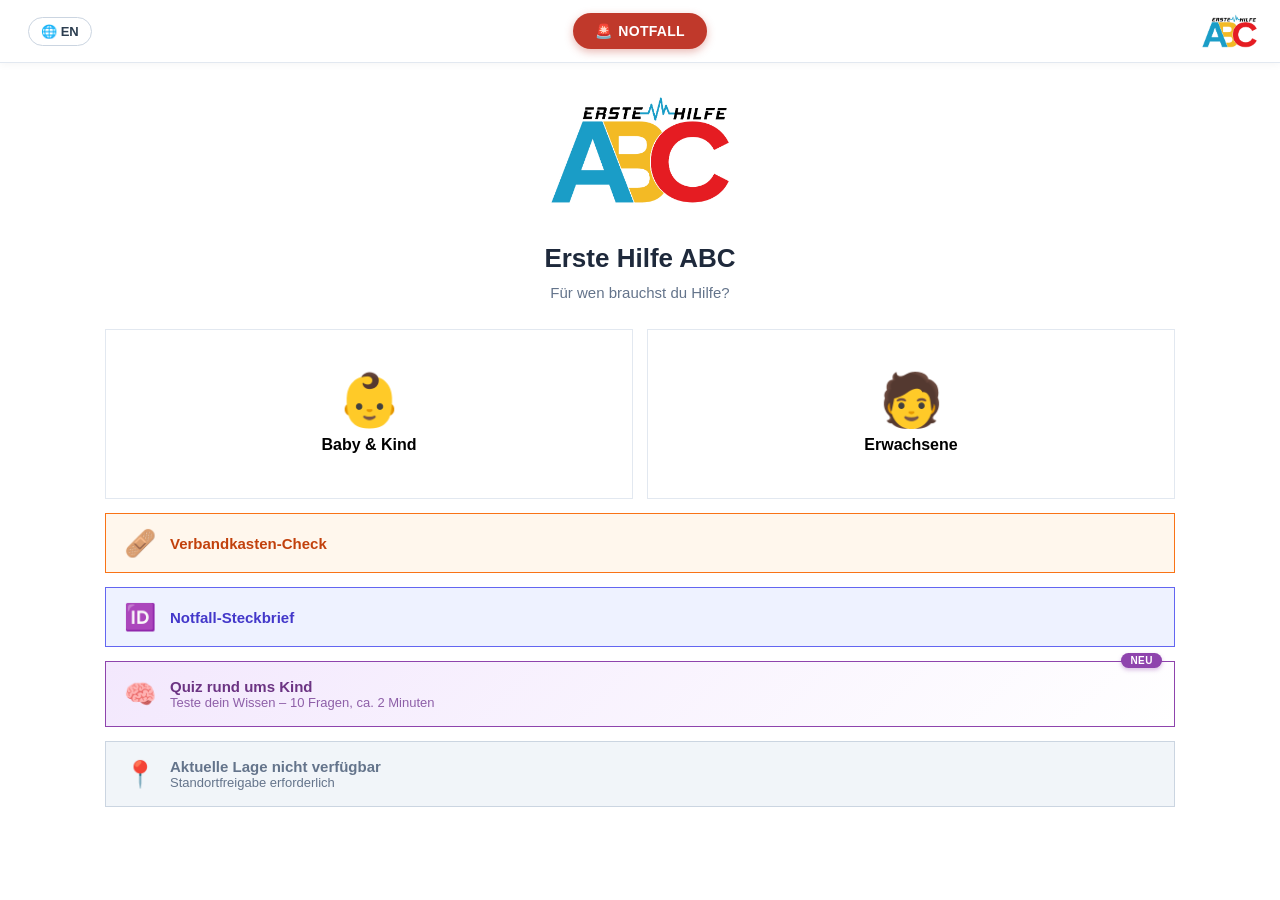
==== index.html @ 03a79d4d "Translation english" ====
<!DOCTYPE html>
<html lang="de">
<head>
    <meta charset="UTF-8">
    <meta name="viewport" content="width=device-width, initial-scale=1.0, maximum-scale=1.0, user-scalable=no"> 
    <title>Erste Hilfe ABC</title>
    
    <!-- 🍎 Apple / iOS Spezifika für PWAs -->
    <meta name="apple-mobile-web-app-capable" content="yes">
    <meta name="apple-mobile-web-app-status-bar-style" content="black-translucent">
    <meta name="apple-mobile-web-app-title" content="Erste Hilfe">
    <link rel="apple-touch-icon" href="./icons/icon-180.png">
    
    <link rel="stylesheet" href="./style.css">
    <link rel="manifest" href="./manifest.json">
</head>
<body>

    <!-- Globale Navigation: Notfall-Button (auf allen Screens an gleicher Stelle) -->
    <div id="mode-switcher-container">
        <div class="switch-inner">
            <button id="emergency-toggle-btn" class="emergency-toggle-btn" onclick="toggleEmergencyMode()">
                🚨 <span data-i18n="emergencyBtn">NOTFALL</span>
            </button>
        </div>

        <!-- Sprachumschalter -->
        <button id="lang-toggle-btn" onclick="toggleLanguage()" title="Language / Sprache" style="background:#fff; border:1px solid #cbd5e1; border-radius:20px; padding:6px 12px; font-size:13px; font-weight:700; color:#2c3e50; cursor:pointer; margin-left:8px;">
            🌐 <span id="lang-toggle-label">EN</span>
        </button>

        <!-- Kleines Logo im Header -->
        <img src="logo.jpg" alt="Erste Hilfe ABC Logo" class="header-logo" onclick="goToCategoryChooser()" style="cursor: pointer;">
    </div>

    <!-- Hauptinhalt der App -->
    <main id="app-content" class="mode-learn">

        <!-- KATEGORIE-AUSWAHL (NEUE STARTSEITE) -->
        <section id="screen-category" class="app-screen screen-active">

            <div style="text-align: center; margin-bottom: 15px; margin-top: 10px;">
                <img src="logo.jpg" alt="Erste Hilfe ABC" class="main-logo">
            </div>

            <h1 id="main-title" data-i18n="appTitle">Erste Hilfe ABC</h1>
            <p id="main-subtitle" data-i18n="categorySubtitle">Für wen brauchst du Hilfe?</p>

            <div class="category-grid">
                <button class="category-card" onclick="showScreen('screen-start')">
                    <span class="category-icon">👶</span>
                    <strong data-i18n="categoryChild">Baby &amp; Kind</strong>
                </button>
                <button class="category-card" onclick="showScreen('screen-erwachsene')">
                    <span class="category-icon">🧑</span>
                    <strong data-i18n="categoryAdult">Erwachsene</strong>
                </button>
            </div>

            <!-- Schnellzugriff: Verbandkasten-Check & Notfall-Steckbrief -->
            <button class="lage-tile" style="background-color:#fff7ed; border-color:#f97316; color:#c2410c; margin-bottom:12px;" onclick="showScreen('screen-verbandkasten')">
                <span class="lage-tile-icon">🩹</span>
                <span class="lage-tile-text" data-i18n="vkTileTitle">Verbandkasten-Check</span>
            </button>
            <button class="lage-tile" style="background-color:#eef2ff; border-color:#6366f1; color:#4338ca; margin-bottom:12px;" onclick="showScreen('screen-notfallsteckbrief')">
                <span class="lage-tile-icon">🆔</span>
                <span class="lage-tile-text" data-i18n="nsTileTitle">Notfall-Steckbrief</span>
            </button>

            <!-- Spiele-Kachel: Wissens-Quiz direkt von der Startseite aus spielbar -->
            <button id="quiz-home-tile-btn" class="lage-tile quiz-home-tile" onclick="showScreen('screen-wissensquiz')">
                <span class="quiz-home-badge">NEU</span>
                <span class="lage-tile-icon">🧠</span>
                <span class="lage-tile-text">
                    <span>Quiz rund ums Kind</span>
                    <span class="quiz-home-subtitle">Teste dein Wissen – 10 Fragen, ca. 2 Minuten</span>
                </span>
            </button>

            <!-- Saisonale Hinweise: Status-Kachel (Pollen/UV/Grippewelle) -->
            <button id="lage-status-tile" class="lage-tile lage-tile-neutral" onclick="showScreen('screen-aktuelle-lage')" style="display: none;">
                <span class="lage-tile-icon" id="lage-tile-icon">📍</span>
                <span class="lage-tile-text">
                    <span id="lage-tile-title" style="display:block;">Aktuelle Lage wird geprüft…</span>
                    <span id="lage-tile-subtitle" style="display:block; font-weight:400; font-size:13px;"></span>
                </span>
            </button>
        </section>

        <!-- DETAIL-SCREEN: AKTUELLE LAGE (Saisonale Hinweise) -->
        <section id="screen-aktuelle-lage" class="app-screen screen-hidden">
            <button class="back-btn" onclick="goToCategoryChooser()"><span data-i18n="backToChooser">⬅ Zurück zur Auswahl</span></button>

            <h1 id="main-title-lage">🌍 Aktuelle Lage</h1>
            <p id="main-subtitle-lage" style="text-align: center; font-size: 15px; color: #64748b; margin: 0 0 20px 0;">Saisonale Hinweise für deinen Standort</p>

            <div id="lage-liste"></div>

            <div class="app-disclaimer" style="margin-top: 20px;">
                Die Angaben stammen von den jeweils genannten Quellen (Deutscher Wetterdienst, Robert Koch-Institut) und werden automatisch alle paar Stunden aktualisiert. Sie ersetzen keine individuelle ärztliche oder amtliche Warnung.
            </div>
        </section>

        <!-- STARTSEITE: BABY & KIND -->
        <section id="screen-start" class="app-screen screen-hidden">
            <button class="back-btn" onclick="goToCategoryChooser()"><span data-i18n="backToChooser">⬅ Zurück zur Auswahl</span></button>

            <h1 id="main-title-kind">👶 Baby &amp; Kind</h1>
            <p id="main-subtitle-kind">Wähle eine Situation aus:</p>

            <!-- Prominenter Präventions-Banner -->
            <button onclick="showScreen('screen-pravention')" class="promo-banner">
                🛡️ Interaktiver Zuhause-Check (Prävention)
            </button>

            <!-- Suche -->
            <div style="margin-bottom: 20px;">
                <input type="text" id="search-input" onkeyup="filterTopics()" data-i18n-placeholder="searchPlaceholderChild" placeholder="🔍 Situation suchen... (z.B. Strom, Biene, Husten)">
            </div>
            
            <!-- Hier werden die Kacheln via script.js eingefügt (Feedback, Reanimation, SIDS, etc.) -->
            <div class="grid-container" id="topics-grid"></div>

            <!-- Installations-Button für das Handy -->
            <button onclick="showInstallGuide()" class="btn-secondary" style="background-color: #27ae60; color: white !important; border: none;">
                📲 <span data-i18n="installBtn">App zum Handy-Startbildschirm hinzufügen</span>
            </button>

            <!-- Feedback Button -->
            <button onclick="showScreen('screen-feedback')" class="btn-secondary">
                💬 <span data-i18n="feedbackBtn">Feedback &amp; Verbesserungsvorschläge</span>
            </button>

            <!-- ⚖️ RECHTLICHER HINWEIS / DISCLAIMER -->
            <div class="app-disclaimer">
                <strong>Rechtlicher Hinweis &amp; Haftungsausschluss:</strong><br>
                Die Inhalte dieser App wurden mit größter Sorgfalt und nach aktuellen medizinischen Leitlinien erstellt. Sie dienen ausschließlich der unverbindlichen Information und als Gedächtnisstütze. Die Nutzung der bereitgestellten Informationen erfolgt auf eigene Verantwortung. 
                <br><br>
                <strong>Wichtig:</strong> Diese App ersetzt im Ernstfall niemals den professionellen Notruf (112), die medizinische Diagnose oder die Behandlung durch einen Arzt! Es wird keinerlei Haftung für Schäden übernommen, die aus der Anwendung oder Nichtanwendung der hier bereitgestellten Informationen entstehen.
                <br><br>
                <small><em>Hinweis zur Transparenz: Als Amazon-Partner verdiene ich an qualifizierten Verkäufen über die in der App enthaltenen Empfehlungslinks.</em></small>
                <div style="text-align:center; margin-top:12px; font-size:12px;">
                    <a href="./datenschutz.html" style="color:#2980b9; text-decoration:none;" data-i18n="privacyLink">Datenschutz</a>
                    &nbsp;·&nbsp;
                    <a href="./impressum.html" style="color:#2980b9; text-decoration:none;" data-i18n="imprintLink">Impressum</a>
                </div>
            </div>
        </section>

        <!-- STARTSEITE: ERWACHSENE -->
        <section id="screen-erwachsene" class="app-screen screen-hidden">
            <button class="back-btn" onclick="goToCategoryChooser()"><span data-i18n="backToChooser">⬅ Zurück zur Auswahl</span></button>

            <h1 id="main-title-erwachsene">🧑 Erwachsene</h1>
            <p id="main-subtitle-erwachsene">Wähle eine Situation aus:</p>

            <!-- Suche -->
            <div style="margin-bottom: 20px;">
                <input type="text" id="search-input-erwachsene" onkeyup="filterAdultTopics()" data-i18n-placeholder="searchPlaceholderAdult" placeholder="🔍 Situation suchen...">
            </div>

            <!-- Hier werden die Kacheln via script.js eingefügt -->
            <div class="grid-container" id="topics-grid-erwachsene"></div>

            <!-- Feedback Button -->
            <button onclick="showScreen('screen-feedback')" class="btn-secondary">
                💬 <span data-i18n="feedbackBtn">Feedback &amp; Verbesserungsvorschläge</span>
            </button>

            <!-- ⚖️ RECHTLICHER HINWEIS / DISCLAIMER -->
            <div class="app-disclaimer">
                <strong>Rechtlicher Hinweis &amp; Haftungsausschluss:</strong><br>
                Die Inhalte dieser App wurden mit größter Sorgfalt und nach aktuellen medizinischen Leitlinien erstellt. Sie dienen ausschließlich der unverbindlichen Information und als Gedächtnisstütze. Die Nutzung der bereitgestellten Informationen erfolgt auf eigene Verantwortung. 
                <br><br>
                <strong>Wichtig:</strong> Diese App ersetzt im Ernstfall niemals den professionellen Notruf (112), die medizinische Diagnose oder die Behandlung durch einen Arzt! Es wird keinerlei Haftung für Schäden übernommen, die aus der Anwendung oder Nichtanwendung der hier bereitgestellten Informationen entstehen.
                <br><br>
                <small><em>Hinweis zur Transparenz: Als Amazon-Partner verdiene ich an qualifizierten Verkäufen über die in der App enthaltenen Empfehlungslinks.</em></small>
                <div style="text-align:center; margin-top:12px; font-size:12px;">
                    <a href="./datenschutz.html" style="color:#2980b9; text-decoration:none;" data-i18n="privacyLink">Datenschutz</a>
                    &nbsp;·&nbsp;
                    <a href="./impressum.html" style="color:#2980b9; text-decoration:none;" data-i18n="imprintLink">Impressum</a>
                </div>
            </div>
        </section>

        <!-- Ab hier werden nach und nach die einzelnen Erwachsenen-Themen-Screens ergänzt -->

        <!-- BILDSCHIRM: BEWUSSTLOSIGKEIT & SEITENLAGE (ERWACHSENE) -->
        <section id="screen-bewusstlosigkeit_erw" class="app-screen screen-hidden">
            <button class="back-btn" onclick="goToStart()"><span data-i18n="back">⬅ Zurück</span></button>

            <div class="panic-content" data-i18n-html="content_bewusstlosigkeit_erw_panic">
                <h1 style="color: #34495e;">😵 NOTFALL: BEWUSSTLOSIGKEIT</h1>

                <div class="emergency-step">
                    <span class="step-num">1</span>
                    <strong>ANSPRECHEN &amp; RÜTTELN:</strong> Person laut ansprechen ("Hören Sie mich?") und kräftig an beiden Schultern rütteln. Keine Reaktion? Laut um Hilfe rufen.
                </div>

                <div class="emergency-step">
                    <span class="step-num">2</span>
                    <strong>ATMUNG PRÜFEN (max. 10 Sek.):</strong> Kopf vorsichtig überstrecken (Kinn anheben, Stirn nach hinten drücken) und mit Wange/Ohr über Mund und Nase Atmung sehen, hören und fühlen.
                </div>

                <div class="emergency-step" style="background-color: #78281f; border-color: #c0392b;">
                    <span class="step-num">3</span>
                    <strong>ENTSCHEIDEN:</strong><br>
                    • Atmet <strong>normal</strong> → Sofort in die <strong>Seitenlage</strong> bringen (Schritt 4).<br>
                    • Atmet <strong>nicht oder nicht normal</strong> (z. B. Schnappatmung) → Notruf 112 und sofort mit der <strong>Reanimation</strong> beginnen!
                </div>

                <div class="emergency-step">
                    <span class="step-num">4</span>
                    <strong>SEITENLAGE:</strong><br>
                    • Seitlich neben die Person knien, nahen Arm angewinkelt neben den Kopf legen.<br>
                    • Fernen Arm über die Brust führen und die Hand an die nahe Wange legen und dort halten.<br>
                    • Fernes Bein am Knie fassen und die Person vorsichtig zu sich auf die Seite ziehen.<br>
                    • Kopf leicht in den Nacken beugen und Mund öffnen, damit Flüssigkeit ablaufen kann. Zudecken und bis zum Eintreffen der Rettung ständig die Atmung kontrollieren.
                </div>

                <div class="emergency-step" style="background-color: #2c0e0e; border-left-color: #c0392b;">
                    <span class="step-num">5</span>
                    <strong>NOTRUF 112</strong> nicht vergessen, sobald die Situation klar ist.
                </div>
            </div>

            <div class="learn-content" data-i18n-html="content_bewusstlosigkeit_erw_learn">
                <h1>🔬 Hintergrundwissen: Bewusstlosigkeit</h1>
                <p>Ist jemand bewusstlos, sind die schützenden Reflexe des Körpers ausgeschaltet und die Muskulatur vollkommen erschlafft. Dadurch kann die Zunge in den Rachen zurücksinken und die Atemwege blockieren. Weil auch der Hustenreflex fehlt, können außerdem Speichel, Erbrochenes oder Blut ungehindert in die Atemwege gelangen und zum Ersticken führen.</p>

                <h3>Mögliche Ursachen</h3>
                <p>Bewusstlosigkeit kann viele Auslöser haben: schwere Kopfverletzungen, Hitzschlag, Krampfanfälle, starke Blutungen sowie – speziell bei Erwachsenen – akute Erkrankungen wie Schlaganfall, Herzinfarkt oder Herzrhythmusstörungen.</p>

                <h3>Warum die Atemkontrolle so wichtig ist</h3>
                <p>Sobald du feststellst, dass jemand nicht reagiert, sich nicht bewegt und die Augen geschlossen bleiben, musst du als Erstes die Atmung überprüfen. Eine bewusstlose Person, die noch normal atmet, darf niemals auf dem Rücken liegen bleiben – sie könnte daran ersticken, dass die Zunge die Atemwege verlegt. Deshalb bringt man sie in die stabile Seitenlage. Atmet die Person hingegen nicht oder nur unregelmäßig (z. B. mit einzelnen "schnappenden" Atemzügen), ist sofortiges Handeln mit Wiederbelebungsmaßnahmen entscheidend.</p>
            </div>
        </section>

        <!-- BILDSCHIRM: REANIMATION & DEFIBRILLATION (ERWACHSENE) -->
        <section id="screen-reanimation_erw" class="app-screen screen-hidden">
            <button class="back-btn" onclick="goToStart()"><span data-i18n="back">⬅ Zurück</span></button>

            <div class="panic-content" data-i18n-html="content_reanimation_erw_panic">
                <h1 style="color: #c0392b;">🫀 NOTFALL: REANIMATION</h1>
                <p style="color: #e74c3c; font-weight: bold; text-align: center; margin-bottom: 15px;">⚠️ Person reagiert nicht und atmet nicht oder nicht normal? Sofort handeln!</p>

                <div class="emergency-step">
                    <span class="step-num">1</span>
                    <strong>HILFE HOLEN:</strong> Laut um Hilfe rufen. Notruf 112 wählen (Lautsprecher an!). Ist eine zweite Person da, soll sie sofort ein Defibrillationsgerät (AED) holen, falls in der Nähe eines vorhanden ist.
                </div>

                <div class="emergency-step" style="background-color: #78281f; border-color: #c0392b;">
                    <span class="step-num">2</span>
                    <strong>HERZDRUCKMASSAGE:</strong><br>
                    • Person auf harten Untergrund legen, Oberkörper freimachen.<br>
                    • Handballen auf die untere Hälfte des Brustbeins setzen, zweite Hand darüber, Finger verschränken.<br>
                    • Mit gestreckten Armen <strong>5–6 cm tief</strong> drücken, Frequenz <strong>100–120 Kompressionen/Minute</strong>. Nach jedem Druck das Brustbein vollständig entlasten.
                </div>

                <div class="emergency-step">
                    <span class="step-num">3</span>
                    <strong>IM WECHSEL BEATMEN:</strong> Nach 30 Herzdruckmassagen: Kopf überstrecken, Nase zuhalten, normal einatmen und ca. 1 Sekunde lang gleichmäßig in den Mund blasen, bis sich der Brustkorb hebt. Zweimal beatmen, dann wieder 30 Kompressionen. Immer im Rhythmus <strong>30 : 2</strong> weitermachen.
                </div>

                <div class="emergency-step" style="background-color: #2c0e0e; border-left-color: #c0392b;">
                    <span class="step-num">4</span>
                    <strong>AED (DEFIBRILLATOR) NUTZEN, SOBALD VERFÜGBAR:</strong> Gerät einschalten und den Sprachanweisungen folgen. Elektroden wie abgebildet auf den freien Brustkorb kleben. <strong>Bei der Analyse/Schockabgabe darf niemand die Person berühren!</strong> Zwischen den Analysen jeweils 2 Minuten mit Herzdruckmassage/Beatmung weitermachen.
                </div>

                <div class="emergency-step">
                    <span class="step-num">5</span>
                    <strong>WEITERMACHEN</strong> bis der Rettungsdienst übernimmt oder die Person Lebenszeichen zeigt (z. B. eigene Atmung, Husten, Bewegung) – dann in die Seitenlage bringen und die Atmung weiter beobachten.
                </div>

                <div style="text-align: center; margin-top: 20px; margin-bottom: 10px;">
                    <button class="metronome-btn" data-i18n="metronomeStart" onclick="toggleMetronome()" style="background-color: #e74c3c; color: white; border: 2px solid #ffffff; padding: 15px 25px; border-radius: 30px; font-weight: bold; font-size: 18px; cursor: pointer; display: inline-flex; align-items: center; gap: 8px; width: 100%; justify-content: center; box-shadow: 0 4px 6px rgba(0,0,0,0.3);">
                        🔊 Taktgeber starten (110 BPM)
                    </button>
                </div>
            </div>

            <div class="learn-content" data-i18n-html="content_reanimation_erw_learn">
                <h1>🔬 Hintergrundwissen: Reanimation</h1>
                <p>Bei einem Herz-Kreislauf-Stillstand verliert die betroffene Person innerhalb weniger Sekunden das Bewusstsein und reagiert nicht mehr auf Ansprache oder Berührung. Fast zeitgleich setzt die Atmung aus oder wird unregelmäßig. Bei Erwachsenen ist die häufigste Ursache eine Verengung oder ein Verschluss der Herzkranzgefäße, also ein Herzinfarkt. Aber auch starke Blutungen, Stromunfälle oder schwere Vergiftungen können den Kreislauf so stark schwächen, dass das Herz stehen bleibt.</p>

                <h3>Warum Tempo entscheidend ist</h3>
                <p>Wird das Gehirn nur wenige Minuten nicht mit Sauerstoff versorgt, entstehen bleibende Schäden. Deshalb zählt jede Sekunde – und deshalb ist die Kombination aus Herzdruckmassage und Beatmung so wichtig: Die Massage hält den Kreislauf notdürftig aufrecht, die Beatmung versorgt das Blut mit Sauerstoff.</p>

                <h3>Der Defibrillator (AED)</h3>
                <p>Ein automatisierter externer Defibrillator führt per Sprachansage durch die Anwendung und erkennt selbstständig, ob ein Schock notwendig ist – als Laie kann man dabei nichts falsch machen. Je schneller ein AED bei einem Herz-Kreislauf-Stillstand eingesetzt wird, desto größer die Überlebenschance.</p>

                <h3>Kinder und Säuglinge</h3>
                <p>Bei ihnen läuft die Wiederbelebung etwas anders ab: Es wird zunächst mit fünf Beatmungen begonnen, erst danach folgt die Herzdruckmassage. Details dazu findest du im Baby/Kind-Bereich unter "Reanimation".</p>
            </div>
        </section>

        <!-- BILDSCHIRM: ERSTICKEN / FREMDKÖRPER (ERWACHSENE) -->
        <section id="screen-ersticken_erw" class="app-screen screen-hidden">
            <button class="back-btn" onclick="goToStart()"><span data-i18n="back">⬅ Zurück</span></button>

            <div class="panic-content" data-i18n-html="content_ersticken_erw_panic">
                <h1 style="color: #e67e22;">🫁 NOTFALL: VERSCHLUCKT / ERSTICKUNGSGEFAHR</h1>

                <div class="emergency-step">
                    <span class="step-num">1</span>
                    <strong>ERKENNEN:</strong> Starker Husten, evtl. pfeifende Atemgeräusche, Schluckbeschwerden, bläuliche Gesichtsfarbe, Erstickungsangst.
                </div>

                <div class="emergency-step">
                    <span class="step-num">2</span>
                    <strong>SOLANGE HUSTEN MÖGLICH IST:</strong> Die Person aktiv zum kräftigen Husten auffordern – das ist der wirksamste Weg, den Fremdkörper alleine zu lösen. Notruf 112 verständigen.
                </div>

                <div class="emergency-step" style="background-color: #78281f; border-color: #c0392b;">
                    <span class="step-num">3</span>
                    <strong>WIRD ES SCHLIMMER – RÜCKENSCHLÄGE:</strong> Oberkörper der Person weit nach vorne beugen lassen. Mit dem Handballen bis zu <strong>5 kräftige Schläge</strong> zwischen die Schulterblätter geben. Nach jedem Schlag prüfen, ob sich der Fremdkörper gelöst hat.
                </div>

                <div class="emergency-step" style="background-color: #2c0e0e; border-left-color: #c0392b;">
                    <span class="step-num">4</span>
                    <strong>ALLERLETZTES MITTEL – OBERBAUCHKOMPRESSION:</strong> Hilft das nicht, von hinten an die Person herantreten, mit beiden Armen den Oberbauch umfassen. Eine Faust zwischen Nabel und Brustbeinende setzen, mit der anderen Hand umfassen und bis zu <strong>5-mal kräftig nach hinten-oben</strong> ziehen.
                </div>

                <div class="emergency-step">
                    <span class="step-num">5</span>
                    <strong>WEITER IM WECHSEL:</strong> Rückenschläge und Oberbauchkompression abwechselnd (je max. 5) fortsetzen, bis sich der Fremdkörper löst oder der Rettungsdienst eintrifft.
                </div>

                <div class="emergency-step" style="background-color: #78281f; border-color: #c0392b;">
                    <span class="step-num">6</span>
                    <strong>WIRD DIE PERSON BEWUSSTLOS:</strong> Sofort auf den Boden legen und mit der <strong>Reanimation</strong> beginnen.
                </div>
            </div>

            <div class="learn-content" data-i18n-html="content_ersticken_erw_learn">
                <h1>🔬 Hintergrundwissen: Ersticken durch Fremdkörper</h1>
                <p>Ob ein verschluckter Bissen in der Luftröhre oder in der Speiseröhre steckt, ist im ersten Moment oft nicht sicher zu erkennen – wichtig ist, dass schnell reagiert wird. Solange die betroffene Person noch atmen, sprechen oder husten kann, ist der eigene Hustenstoß die sicherste Methode, um den Fremdkörper wieder loszuwerden.</p>

                <h3>Warum die Oberbauchkompression nur die letzte Option ist</h3>
                <p>Rückenschläge und die Oberbauchkompression (auch als Heimlich-Handgriff bekannt) werden erst eingesetzt, wenn Husten allein nicht mehr hilft und sich die Situation verschlechtert – etwa wenn kein Atemstoß mehr erfolgt. Die kräftige, ruckartige Kompression des Oberbauchs kann Verletzungen verursachen, ist in dieser Notlage aber gerechtfertigt, weil akute Erstickungsgefahr besteht.</p>
            </div>
        </section>

        <!-- BILDSCHIRM: INSEKTENSTICH IM MUND-RACHENRAUM (ERWACHSENE) -->
        <section id="screen-insektenstich_mund_erw" class="app-screen screen-hidden">
            <button class="back-btn" onclick="goToStart()"><span data-i18n="back">⬅ Zurück</span></button>

            <div class="panic-content" data-i18n-html="content_insektenstich_mund_erw_panic">
                <h1 style="color: #c0392b;">🐝 NOTFALL: INSEKTENSTICH IM MUND/RACHEN</h1>

                <div class="emergency-step" style="background-color: #78281f; border-color: #c0392b;">
                    <span class="step-num">1</span>
                    <strong>SOFORT NOTRUF 112</strong> – ein Stich im Mund- oder Rachenraum kann sehr schnell gefährlich werden.
                </div>

                <div class="emergency-step">
                    <span class="step-num">2</span>
                    <strong>BERUHIGEN:</strong> Betroffene reagieren oft panisch. Ruhig und bestimmt zusprechen.
                </div>

                <div class="emergency-step">
                    <span class="step-num">3</span>
                    <strong>KÜHLEN:</strong> Speiseeis oder Eiswürfel lutschen lassen, um die Schwellung im Rachen zu bremsen. Hals zusätzlich von außen mit einem Kühlpack oder kalten Umschlägen kühlen.
                </div>

                <div class="emergency-step" style="background-color: #34495e; border-left-color: #f1c40f;">
                    <span class="step-num">4</span>
                    <strong>NOTFALLSET?</strong> Bei bekannter Allergie nach einem mitgeführten Adrenalin-Autoinjektor (Pen) fragen und bei der Anwendung helfen (senkrecht in den äußeren Oberschenkel drücken, 5–10 Sekunden halten).
                </div>

                <div class="emergency-step" style="background-color: #2c0e0e; border-left-color: #c0392b;">
                    <span class="step-num">5</span>
                    <strong>BEI ATEMSTILLSTAND:</strong> Sofort mit Beatmung/Reanimation beginnen und bis zum Eintreffen der Rettung weitermachen.
                </div>
            </div>

            <div class="learn-content" data-i18n-html="content_insektenstich_mund_erw_learn">
                <h1>🔬 Hintergrundwissen: Insektenstich im Mund-Rachenraum</h1>
                <p>Gelangt im Sommer versehentlich ein Insekt, etwa eine Wespe, beim Essen oder Trinken in den Mund, kann ein Stich im empfindlichen Rachenraum schwerwiegende Folgen haben. Die Schleimhäute oder die Zunge schwellen durch das Insektengift an, die Atemwege verengen sich – es droht akute Erstickungsgefahr. Bei Allergikern kommt zusätzlich das Risiko eines allergischen Schocks hinzu.</p>

                <h3>Typische Anzeichen</h3>
                <p>Starker Schmerz an der Stichstelle, zunehmende Schwellung im Mund oder an der Zunge sowie wachsende Atemnot mit bläulicher Gesichtsfarbe sind Warnsignale, die sofortiges Handeln erfordern.</p>

                <h3>Vorbeugen</h3>
                <p>Beim Essen und Trinken im Freien in der warmen Jahreszeit aufmerksam bleiben und z. B. einen Strohhalm benutzen. Wer eine bekannte Insektengiftallergie hat, sollte nach ärztlicher Absprache ein Notfallset mit sich führen.</p>
            </div>
        </section>

        <!-- BILDSCHIRM: ELEKTROUNFÄLLE (ERWACHSENE) -->
        <section id="screen-elektrounfall_erw" class="app-screen screen-hidden">
            <button class="back-btn" onclick="goToStart()"><span data-i18n="back">⬅ Zurück</span></button>

            <div class="panic-content" data-i18n-html="content_elektrounfall_erw_panic">
                <h1 style="color: #3498db;">⚡ NOTFALL: ELEKTROUNFALL</h1>
                <p style="color: #e74c3c; font-weight: bold; text-align: center; margin-bottom: 15px;">⚠️ Eigenschutz zuerst – nie selbst in den Stromkreis geraten!</p>

                <div class="emergency-step" style="background-color: #78281f; border-color: #c0392b;">
                    <span class="step-num">1</span>
                    <strong>STROMKREIS UNTERBRECHEN:</strong> Stecker ziehen oder Gerät ausschalten. Geht das nicht, die Hauptsicherung ausschalten. Die betroffene Person dabei nie direkt berühren!
                </div>

                <div class="emergency-step">
                    <span class="step-num">2</span>
                    <strong>WENN DAS NICHT MÖGLICH IST:</strong> Person nur mit nichtleitenden Gegenständen (trockene Kleidung, Holzstiel, Decke) von der Stromquelle wegziehen. In feuchten Räumen besonders vorsichtig sein.
                </div>

                <div class="emergency-step">
                    <span class="step-num">3</span>
                    <strong>NACH DER RETTUNG:</strong> Sofort Bewusstsein und Atmung prüfen. Notruf 112 verständigen.
                </div>

                <div class="emergency-step" style="background-color: #2c0e0e; border-left-color: #c0392b;">
                    <span class="step-num">4</span>
                    <strong>FALLS NÖTIG:</strong> Sofort mit der Reanimation beginnen – ein AED ist bei Elektrounfällen besonders oft lebensrettend. Brandwunden erst nach den lebensrettenden Maßnahmen versorgen, Person warmhalten.
                </div>

                <div class="emergency-step" style="background-color: #34495e; border-left-color: #f1c40f;">
                    <span class="step-num">5</span>
                    <strong>BEI HOCHSPANNUNG (z. B. Freileitung, Bahnstrom, Umspannwerk):</strong> Mindestens <strong>20 Meter Abstand</strong> halten – ein Lichtbogen kann überspringen! Sofort Notruf 112 mit dem Hinweis "Hochspannungsunfall" und genauer Ortsangabe. Die Rettung übernimmt ausschließlich die Feuerwehr/Fachpersonal.
                </div>

                <div class="emergency-step">
                    <span class="step-num">6</span>
                    Auch wenn sich die betroffene Person wieder gut fühlt: <strong>immer ärztlich abklären lassen</strong>, da Herzrhythmusstörungen erst zeitverzögert auftreten können.
                </div>
            </div>

            <div class="learn-content" data-i18n-html="content_elektrounfall_erw_learn">
                <h1>🔬 Hintergrundwissen: Elektrounfälle</h1>
                <p>Wie gefährlich ein Stromunfall ist, hängt von Stromstärke, Spannung und Einwirkdauer ab. Schon eine kurze Stromeinwirkung kann Atemnot, Herzjagen, ein Engegefühl in der Brust und Unruhe auslösen – meist klingen diese Beschwerden wieder ab. Bei stärkerer Durchströmung drohen dagegen Verbrennungen an Ein- und Austrittsstelle des Stroms sowie ernste Störungen der Herztätigkeit bis hin zum Herz-Kreislauf-Stillstand.</p>

                <h3>Warum das Herz so gefährdet ist</h3>
                <p>Weil das Herz seinen Rhythmus über eigene elektrische Impulse steuert, kann bereits eine kurze äußere Stromeinwirkung dieses System durcheinanderbringen – es kommt zum sogenannten Kammerflimmern, bei dem das Herz keine wirksame Pumpleistung mehr erbringt. Auch das Gehirn kann betroffen sein: Bewusstlosigkeit, Krämpfe und Atemstillstand sind mögliche Folgen.</p>

                <h3>Vorbeugen</h3>
                <p>Die meisten Stromunfälle entstehen durch leichtsinnigen Umgang mit Elektrogeräten, unsachgemäße Reparaturen oder das Missachten von Warnhinweisen. Elektrogeräte regelmäßig von einer Fachkraft prüfen zu lassen, senkt das Risiko deutlich.</p>
            </div>
        </section>

        <!-- BILDSCHIRM: SCHOCK (ERWACHSENE) -->
        <section id="screen-schock_erw" class="app-screen screen-hidden">
            <button class="back-btn" onclick="goToStart()"><span data-i18n="back">⬅ Zurück</span></button>

            <div class="panic-content" data-i18n-html="content_schock_erw_panic">
                <h1 style="color: #34495e;">🆘 NOTFALL: SCHOCK</h1>

                <div class="emergency-step" style="background-color: #78281f; border-color: #c0392b;">
                    <span class="step-num">1</span>
                    <strong>NOTRUF 112</strong> verständigen.
                </div>

                <div class="emergency-step">
                    <span class="step-num">2</span>
                    <strong>BETREUEN:</strong> Bei der Person bleiben, beruhigen, nicht allein lassen.
                </div>

                <div class="emergency-step">
                    <span class="step-num">3</span>
                    <strong>WARMHALTEN:</strong> Mit Rettungsdecke oder Decke zudecken – auch unter dem Körper, um Auskühlen am Boden zu verhindern.
                </div>

                <div class="emergency-step" style="background-color: #34495e; border-left-color: #f1c40f;">
                    <span class="step-num">4</span>
                    <strong>FLACHLAGERUNG:</strong> Die Person flach auf den Rücken legen. Auf ein Hochlagern der Beine wird bewusst verzichtet – es kann bei Herzschwäche, Herzinfarkt oder Herzklappenerkrankungen ein Lungenödem auslösen, und als Ersthelfer lässt sich eine solche Ursache meist nicht sicher ausschließen.<br>
                    <strong>AUSNAHME:</strong> Bei Atemnot oder Beschwerden im Brust-/Herzbereich stattdessen den Oberkörper leicht erhöht lagern.
                </div>

                <div class="emergency-step">
                    <span class="step-num">5</span>
                    Zustand und Atmung bis zum Eintreffen des Rettungsdienstes ständig weiter beobachten.
                </div>
            </div>

            <div class="learn-content" data-i18n-html="content_schock_erw_learn">
                <h1>🔬 Hintergrundwissen: Schock</h1>
                <p>Der Begriff "Schock" beschreibt allgemein eine schwere Störung des Kreislaufs, bei der die Körperzellen nicht mehr ausreichend mit Sauerstoff versorgt werden. Je länger dieser Zustand andauert, desto schneller verschlechtert sich das Befinden der betroffenen Person.</p>

                <h3>Mögliche Ursachen</h3>
                <p>Ein größerer Blutverlust – ob durch eine äußere Wunde oder eine innere Verletzung – kann ebenso zum Schock führen wie starker Flüssigkeitsverlust durch Erbrechen, Durchfall oder starkes Schwitzen. Auch plötzlicher Schreck, Angst oder Schmerz können über eine nervöse Fehlsteuerung der Blutgefäße einen sogenannten Kollaps auslösen. Vergiftungen und allergische Reaktionen zählen ebenfalls zu den möglichen Auslösern.</p>

                <h3>Typische Anzeichen</h3>
                <p>Betroffene wirken blass, unruhig und ängstlich, zittern, fühlen sich schwach und können sich oft nicht mehr auf den Beinen halten. Die Haut fühlt sich kalt und schweißig an, der Puls ist schwach und beschleunigt.</p>
            </div>
        </section>

        <!-- BILDSCHIRM: SCHWERE ALLERGISCHE REAKTION (ERWACHSENE) -->
        <section id="screen-allergie_erw" class="app-screen screen-hidden">
            <button class="back-btn" onclick="goToStart()"><span data-i18n="back">⬅ Zurück</span></button>

            <div class="panic-content" data-i18n-html="content_allergie_erw_panic">
                <h1 style="color: #c0392b;">🤧 NOTFALL: SCHWERE ALLERGISCHE REAKTION</h1>

                <div class="emergency-step" style="background-color: #78281f; border-color: #c0392b;">
                    <span class="step-num">1</span>
                    <strong>NOTRUF 112</strong> – so schnell wie möglich.
                </div>

                <div class="emergency-step">
                    <span class="step-num">2</span>
                    <strong>AUSLÖSER STOPPEN, wenn möglich:</strong> z. B. Insektenstachel entfernen und die Einstichstelle kühlen, oder die Zufuhr eines auslösenden Medikaments unterbrechen.
                </div>

                <div class="emergency-step">
                    <span class="step-num">3</span>
                    <strong>BERUHIGEN &amp; WARMHALTEN:</strong> Betroffene beruhigen, betreuen und mit einer Decke zudecken.
                </div>

                <div class="emergency-step" style="background-color: #34495e; border-left-color: #f1c40f;">
                    <span class="step-num">4</span>
                    <strong>BEI ATEMNOT:</strong> Enge Kleidung öffnen, Oberkörper erhöht lagern, für frische Luft sorgen (z. B. Fenster öffnen).
                </div>

                <div class="emergency-step">
                    <span class="step-num">5</span>
                    <strong>NOTFALLSET?</strong> Nach einem mitgeführten Adrenalin-Autoinjektor fragen und bei der Anwendung helfen.
                </div>

                <div class="emergency-step" style="background-color: #2c0e0e; border-left-color: #c0392b;">
                    <span class="step-num">6</span>
                    Zustand ständig beobachten – bei Bewusstlosigkeit oder Atemstillstand sofort mit der <strong>Reanimation</strong> beginnen.
                </div>
            </div>

            <div class="learn-content" data-i18n-html="content_allergie_erw_learn">
                <h1>🔬 Hintergrundwissen: Schwere allergische Reaktion</h1>
                <p>Bei manchen Menschen lösen bestimmte Stoffe – etwa Insektengift, bestimmte Lebensmittel oder Medikamente – eine heftige allergische Reaktion des Körpers aus. Diese kann sich innerhalb von Sekunden entwickeln, manchmal aber auch zeitverzögert auftreten.</p>

                <h3>Typische Anzeichen</h3>
                <p>Oft beginnt es mit einem Kribbeln im Mund, an Zunge oder Lippen sowie Quaddeln und Juckreiz auf der Haut. Zunehmende Atemnot durch anschwellende Atemwege ist ein ernstes Warnzeichen. Im weiteren Verlauf können Erbrechen, Kreislaufkollaps und Bewusstlosigkeit hinzukommen.</p>

                <h3>Warum das Notfallset so wichtig ist</h3>
                <p>Wer eine bekannte schwere Allergie hat, führt häufig ein Notfallset mit einem Adrenalin-Autoinjektor bei sich. Diese Sets sind bewusst für Laien entwickelt und einfach in der Anwendung – die Verabreichung durch Ersthelfende kann im Ernstfall Leben retten.</p>
            </div>
        </section>

        <!-- BILDSCHIRM: ZAHNVERLETZUNG (ERWACHSENE) -->
        <section id="screen-zahnverletzung_erw" class="app-screen screen-hidden">
            <button class="back-btn" onclick="goToStart()"><span data-i18n="back">⬅ Zurück</span></button>

            <div class="panic-content" data-i18n-html="content_zahnverletzung_erw_panic">
                <h1 style="color: #8e44ad;">🦷 NOTFALL: ZAHNVERLETZUNG</h1>

                <div class="emergency-step">
                    <span class="step-num">1</span>
                    <strong>RICHTIG ANFASSEN:</strong> Einen ausgeschlagenen Zahn nur an der Zahnkrone (dem weißen, sichtbaren Teil) anfassen – niemals an der Wurzel, dort sitzen empfindliche Zellen, die für den Wiedereinsatz entscheidend sind.
                </div>

                <div class="emergency-step" style="background-color: #78281f; border-color: #c0392b;">
                    <span class="step-num">2</span>
                    <strong>ZAHN RICHTIG LAGERN:</strong> Am besten in einer Zahnrettungsbox (Apotheke) aufbewahren. Ersatzweise in kalter H-Milch. Den Zahn <strong>nicht</strong> trocken lagern, nicht abreiben und nicht desinfizieren.
                </div>

                <div class="emergency-step">
                    <span class="step-num">3</span>
                    <strong>BLUTUNG STOPPEN:</strong> Auf ein sauberes Taschentuch oder eine sterile Kompresse beißen lassen.
                </div>

                <div class="emergency-step">
                    <span class="step-num">4</span>
                    <strong>SOFORT ZUM ZAHNARZT / ZUR KLINIK:</strong> Je schneller (idealerweise innerhalb von 30–60 Minuten) der Zahn wieder eingesetzt wird, desto größer die Chance, ihn zu erhalten. Zahnärztlichen Notdienst kontaktieren.
                </div>

                <div class="emergency-step" style="background-color: #34495e; border-left-color: #f1c40f;">
                    <span class="step-num">5</span>
                    Auch ein nur <strong>abgebrochenes Zahnstück</strong> aufbewahren und mitbringen – oft kann es angeklebt werden. Ging der Vorfall mit einem Sturz auf den Kopf einher, zusätzlich auf Anzeichen einer <strong>Gehirnerschütterung</strong> achten.
                </div>
            </div>

            <div class="learn-content" data-i18n-html="content_zahnverletzung_erw_learn">
                <h1>🔬 Hintergrundwissen: Zahnverletzung</h1>
                <p>Ausgeschlagene oder abgebrochene Zähne gehören zu den häufigsten Verletzungen bei Stürzen, im Sport oder bei einem Schlag ins Gesicht. Entscheidend für den Erhalt des Zahnes ist, wie schnell und wie schonend er behandelt wird.</p>

                <h3>Warum die Lagerung so wichtig ist</h3>
                <p>An der Zahnwurzel befinden sich feine Zellen des Zahnhalteapparats, die für ein erneutes Anwachsen nötig sind. Trocknet der Zahn aus oder wird die Wurzel berührt, sterben diese Zellen ab. Eine Zahnrettungsbox oder kalte H-Milch hat eine ähnliche Zusammensetzung wie das körpereigene Gewebe und hält die Zellen am Leben, bis der Zahn wieder eingesetzt werden kann.</p>

                <h3>Auch bei losen oder verschobenen Zähnen handeln</h3>
                <p>Nicht nur komplett ausgeschlagene, auch stark gelockerte oder verschobene Zähne gehören zeitnah in zahnärztliche Behandlung, damit sie wieder fest einheilen können.</p>
            </div>
        </section>

        <!-- BILDSCHIRM: NASENBLUTEN (ERWACHSENE) -->
        <section id="screen-nasenbluten_erw" class="app-screen screen-hidden">
            <button class="back-btn" onclick="goToStart()"><span data-i18n="back">⬅ Zurück</span></button>

            <div class="panic-content" data-i18n-html="content_nasenbluten_erw_panic">
                <h1 style="color: #c0392b;">🩸 NOTFALL: NASENBLUTEN</h1>

                <div class="emergency-step">
                    <span class="step-num">1</span>
                    <strong>HINSETZEN, KOPF LEICHT NACH VORNE:</strong> Niemals den Kopf in den Nacken legen – sonst läuft Blut in den Rachen und kann Übelkeit auslösen.
                </div>

                <div class="emergency-step">
                    <span class="step-num">2</span>
                    <strong>NASENFLÜGEL ZUDRÜCKEN:</strong> Den weichen Teil der Nase (unterhalb des Nasenbeins) für mindestens 5–10 Minuten fest zusammendrücken, dabei durch den Mund atmen.
                </div>

                <div class="emergency-step">
                    <span class="step-num">3</span>
                    <strong>KÜHLEN:</strong> Einen kühlen, feuchten Waschlappen oder ein Kühlpack in den Nacken legen – das verengt reflektorisch die Blutgefäße.
                </div>

                <div class="emergency-step">
                    <span class="step-num">4</span>
                    Nach 10 Minuten prüfen, ob die Blutung steht. Falls nicht, den Druck erneut für 10 Minuten anwenden.
                </div>

                <div class="emergency-step" style="background-color: #34495e; border-left-color: #f1c40f;">
                    <span class="step-num">5</span>
                    <strong>ARZT AUFSUCHEN</strong>, wenn die Blutung nach 20–30 Minuten nicht steht, sehr stark ist, nach einer Kopfverletzung auftritt oder häufiger vorkommt (z. B. unter Blutverdünnern).
                </div>
            </div>

            <div class="learn-content" data-i18n-html="content_nasenbluten_erw_learn">
                <h1>🔬 Hintergrundwissen: Nasenbluten</h1>
                <p>Nasenbluten entsteht meist durch kleine, oberflächliche Gefäße in der Nasenscheidewand, die z. B. durch trockene Heizungsluft, kräftiges Schnäuzen, Nasenbohren oder eine leichte Verletzung aufreißen. Auch Bluthochdruck oder blutverdünnende Medikamente begünstigen es.</p>

                <h3>Warum der Kopf nach vorne gehört</h3>
                <p>Wird der Kopf in den Nacken gelegt, läuft das Blut ungehindert den Rachen hinunter, gelangt in den Magen und kann dort Übelkeit und Erbrechen auslösen. Mit nach vorne geneigtem Kopf fließt das Blut sichtbar nach außen ab und der Druck auf die Nasenflügel kann die Blutung gezielt stoppen.</p>
            </div>
        </section>

        <!-- BILDSCHIRM: ZECKENSTICH (ERWACHSENE) -->
        <section id="screen-zeckenstich_erw" class="app-screen screen-hidden">
            <button class="back-btn" onclick="goToStart()"><span data-i18n="back">⬅ Zurück</span></button>

            <div class="panic-content" data-i18n-html="content_zeckenstich_erw_panic">
                <h1 style="color: #16a085;">🕷️ NOTFALL: ZECKENSTICH</h1>

                <div class="emergency-step">
                    <span class="step-num">1</span>
                    <strong>ZECKE ENTFERNEN:</strong> Mit einer Zeckenzange oder -karte möglichst hautnah am Kopf der Zecke fassen und gerade herausziehen. Nicht drehen und den Körper der Zecke nicht quetschen.
                </div>

                <div class="emergency-step">
                    <span class="step-num">2</span>
                    <strong>STICHSTELLE DESINFIZIEREN</strong> und anschließend gründlich Hände waschen.
                </div>

                <div class="emergency-step">
                    <span class="step-num">3</span>
                    <strong>DATUM NOTIEREN:</strong> Tag des Stichs und Stelle merken oder fotografieren – das erleichtert später die Einordnung von Hautveränderungen.
                </div>

                <div class="emergency-step" style="background-color: #34495e; border-left-color: #f1c40f;">
                    <span class="step-num">4</span>
                    <strong>BEOBACHTEN:</strong> In den folgenden Tagen und Wochen auf eine sich ausbreitende, ringförmige Rötung um die Einstichstelle sowie grippeähnliche Beschwerden achten.
                </div>

                <div class="emergency-step">
                    <span class="step-num">5</span>
                    <strong>ARZT AUFSUCHEN</strong> bei Wanderröte, Fieber, Kopf- oder Gliederschmerzen, oder wenn Teile der Zecke in der Haut stecken geblieben sind.
                </div>
            </div>

            <div class="learn-content" data-i18n-html="content_zeckenstich_erw_learn">
                <h1>🔬 Hintergrundwissen: Zeckenstich</h1>
                <p>Zecken lauern in Gräsern, Sträuchern und Waldrändern und können beim Blutsaugen Krankheitserreger übertragen – vor allem Borreliose-Bakterien und in bestimmten Risikogebieten auch das FSME-Virus.</p>

                <h3>Warum schnelles, richtiges Entfernen zählt</h3>
                <p>Je länger eine Zecke saugt, desto höher das Übertragungsrisiko für Borreliose. Hausmittel wie Öl, Klebstoff oder Nagellack sind ungeeignet und teils sogar riskant, weil die gereizte Zecke dabei vermehrt Speichel und Erreger abgeben kann. Eine spitze Zeckenzange oder -karte ist die zuverlässigste Methode.</p>

                <h3>FSME-Risikogebiete</h3>
                <p>In bestimmten Regionen (u. a. Süddeutschland) besteht ein erhöhtes FSME-Risiko, gegen das eine Impfung möglich ist. Wer sich häufig im Freien in solchen Gebieten aufhält, kann sich dazu ärztlich beraten lassen.</p>
            </div>
        </section>

        <!-- BILDSCHIRM: WUNDEN & WUNDVERSORGUNG (ERWACHSENE) -->
        <section id="screen-wundversorgung_erw" class="app-screen screen-hidden">
            <button class="back-btn" onclick="goToStart()"><span data-i18n="back">⬅ Zurück</span></button>

            <div class="panic-content" data-i18n-html="content_wundversorgung_erw_panic">
                <h1 style="color: #2980b9;">🩹 NOTFALL: WUNDVERSORGUNG</h1>

                <div class="emergency-step">
                    <span class="step-num">1</span>
                    <strong>HÄNDE REINIGEN</strong>, wenn möglich, bevor die Wunde versorgt wird.
                </div>

                <div class="emergency-step">
                    <span class="step-num">2</span>
                    <strong>BLUTUNG STOPPEN:</strong> Bei leichtem Bluten mit einer sterilen Kompresse oder einem sauberen Tuch leichten Druck ausüben.
                </div>

                <div class="emergency-step">
                    <span class="step-num">3</span>
                    <strong>WUNDE REINIGEN:</strong> Mit klarem Leitungswasser ausspülen, um grobe Verunreinigungen wie Sand oder Splitter zu entfernen.
                </div>

                <div class="emergency-step">
                    <span class="step-num">4</span>
                    <strong>KEIMFREI ABDECKEN:</strong> Mit einem sterilen Wundpflaster oder einer Kompresse und Verband abdecken.
                </div>

                <div class="emergency-step" style="background-color: #34495e; border-left-color: #f1c40f;">
                    <span class="step-num">5</span>
                    <strong>TETANUSSCHUTZ PRÜFEN:</strong> Bei tiefen, verschmutzten Wunden (z. B. durch Rost, Erde, Tierbiss) den eigenen Impfschutz überprüfen und im Zweifel auffrischen lassen.
                </div>

                <div class="emergency-step">
                    <span class="step-num">6</span>
                    <strong>ARZT AUFSUCHEN</strong> bei tiefen, stark klaffenden oder verschmutzten Wunden, Wunden im Gesicht, oder wenn sich eine Wunde entzündet (Rötung, Schwellung, Wärme, Eiter).
                </div>
            </div>

            <div class="learn-content" data-i18n-html="content_wundversorgung_erw_learn">
                <h1>🔬 Hintergrundwissen: Wundversorgung</h1>
                <p>Die meisten kleineren Schnitt-, Schürf- oder Platzwunden im Alltag lassen sich gut selbst versorgen. Wichtig ist vor allem, die Wunde sauber zu halten, damit sie ungestört heilen kann und sich keine Keime ansiedeln.</p>

                <h3>Wann ärztliche Hilfe nötig ist</h3>
                <p>Klaffende Wunden, die sich nicht von selbst schließen, Wunden über Gelenken, im Gesicht oder an Händen sowie stark verschmutzte oder tiefe Wunden sollten fachärztlich beurteilt und gegebenenfalls genäht oder geklammert werden.</p>

                <h3>Anzeichen einer Wundinfektion</h3>
                <p>Zunehmende Rötung, Schwellung, Überwärmung, pochender Schmerz oder Eiteraustritt in den Tagen nach der Verletzung sind Warnzeichen, bei denen zeitnah ein Arzt aufgesucht werden sollte.</p>
            </div>
        </section>

        <!-- BILDSCHIRM: FREMDKÖRPER IM AUGE (ERWACHSENE) -->
        <section id="screen-fremdkoerper_auge_erw" class="app-screen screen-hidden">
            <button class="back-btn" onclick="goToStart()"><span data-i18n="back">⬅ Zurück</span></button>

            <div class="panic-content" data-i18n-html="content_fremdkoerper_auge_erw_panic">
                <h1 style="color: #2980b9;">👁️ NOTFALL: FREMDKÖRPER IM AUGE</h1>

                <div class="emergency-step">
                    <span class="step-num">1</span>
                    <strong>NICHT REIBEN:</strong> Das Auge keinesfalls reiben – das kann den Fremdkörper tiefer eindrücken oder die Hornhaut verletzen.
                </div>

                <div class="emergency-step">
                    <span class="step-num">2</span>
                    <strong>AUSSPÜLEN:</strong> Mit sauberem, lauwarmem Wasser oder steriler Kochsalzlösung vorsichtig von der Nasenseite nach außen spülen, dabei das Lid mit den Fingern offen halten.
                </div>

                <div class="emergency-step">
                    <span class="step-num">3</span>
                    <strong>UNTER DEM LID SCHAUEN:</strong> Das Oberlid vorsichtig über das Unterlid ziehen – das löst oft kleine Partikel, die unter dem Lid stecken.
                </div>

                <div class="emergency-step" style="background-color: #34495e; border-left-color: #f1c40f;">
                    <span class="step-num">4</span>
                    Lässt sich der Fremdkörper nicht lösen: <strong>beide Augen locker abdecken</strong> (das reduziert unwillkürliche Augenbewegungen) und einen Augenarzt oder eine Notaufnahme aufsuchen.
                </div>

                <div class="emergency-step" style="background-color: #78281f; border-color: #c0392b;">
                    <span class="step-num">5</span>
                    <strong>BEI CHEMIKALIEN IM AUGE ODER SPITZEN, TIEF SITZENDEN FREMDKÖRPERN:</strong> Sofort mindestens 10–15 Minuten mit viel klarem Wasser spülen. Fremdkörper NICHT selbst entfernen und Notruf 112 bzw. eine Augenklinik kontaktieren.
                </div>
            </div>

            <div class="learn-content" data-i18n-html="content_fremdkoerper_auge_erw_learn">
                <h1>🔬 Hintergrundwissen: Fremdkörper im Auge</h1>
                <p>Staubkörner, Wimpern oder kleine Splitter geraten im Alltag schnell ins Auge und verursachen sofort ein starkes Fremdkörpergefühl, Tränenfluss und Rötung – die Hornhaut ist eine der empfindlichsten Stellen des Körpers.</p>

                <h3>Warum vorsichtiges Spülen so wichtig ist</h3>
                <p>Sanftes Ausspülen entfernt lose Partikel meist zuverlässig, ohne die empfindliche Augenoberfläche zu verletzen. Reiben dagegen kann kleine Kratzer auf der Hornhaut verursachen oder den Fremdkörper noch tiefer eindrücken.</p>
            </div>
        </section>

        <!-- BILDSCHIRM: TIERBISSVERLETZUNG (ERWACHSENE) -->
        <section id="screen-tierbiss_erw" class="app-screen screen-hidden">
            <button class="back-btn" onclick="goToStart()"><span data-i18n="back">⬅ Zurück</span></button>

            <div class="panic-content" data-i18n-html="content_tierbiss_erw_panic">
                <h1 style="color: #935116;">🐕 NOTFALL: TIERBISSVERLETZUNG</h1>

                <div class="emergency-step">
                    <span class="step-num">1</span>
                    <strong>GRÜNDLICH AUSSPÜLEN:</strong> Die Wunde sofort mehrere Minuten mit klarem Wasser und, wenn vorhanden, Seife ausspülen – Bisswunden sind stark keimbelastet.
                </div>

                <div class="emergency-step">
                    <span class="step-num">2</span>
                    <strong>BLUTUNG STILLEN:</strong> Bei Bedarf mit einer sterilen Kompresse leichten Druck ausüben.
                </div>

                <div class="emergency-step">
                    <span class="step-num">3</span>
                    <strong>LOCKER ABDECKEN</strong> mit einem sterilen Verband, ohne die Wunde fest zu verschließen.
                </div>

                <div class="emergency-step" style="background-color: #34495e; border-left-color: #f1c40f;">
                    <span class="step-num">4</span>
                    <strong>TIER MERKEN:</strong> Wenn möglich Art des Tieres, Halter und Impfstatus notieren – bei Wildtieren besteht ein Tollwutrisiko, das dem Arzt mitgeteilt werden sollte.
                </div>

                <div class="emergency-step">
                    <span class="step-num">5</span>
                    <strong>ARZT AUFSUCHEN:</strong> Auch kleine Bisswunden sollten immer ärztlich beurteilt werden – hohes Infektionsrisiko, ggf. ist eine Auffrischung des Tetanusschutzes nötig.
                </div>
            </div>

            <div class="learn-content" data-i18n-html="content_tierbiss_erw_learn">
                <h1>🔬 Hintergrundwissen: Tierbissverletzung</h1>
                <p>Ob Hunde-, Katzen- oder in seltenen Fällen Wildtierbiss: Die Zähne von Tieren tragen viele Bakterien in tiefere Gewebeschichten, weshalb Bisswunden ein deutlich höheres Infektionsrisiko haben als vergleichbare Schnittwunden.</p>

                <h3>Warum Wunden nicht sofort verschlossen werden</h3>
                <p>Ein zu früh und zu fest verschlossener Biss kann Keime im Gewebe einschließen. Ärztinnen und Ärzte entscheiden je nach Wunde, ob genäht wird oder die Wunde offen unter Beobachtung abheilen soll.</p>
            </div>
        </section>

        <!-- BILDSCHIRM: PRELLUNG, ZERRUNG & VERSTAUCHUNG (ERWACHSENE) -->
        <section id="screen-gelenkverletzung_erw" class="app-screen screen-hidden">
            <button class="back-btn" onclick="goToStart()"><span data-i18n="back">⬅ Zurück</span></button>

            <div class="panic-content" data-i18n-html="content_gelenkverletzung_erw_panic">
                <h1 style="color: #d35400;">🦵 NOTFALL: PRELLUNG, ZERRUNG & VERSTAUCHUNG</h1>
                <p style="text-align:center; color:#f1c40f; font-weight:bold; margin-bottom:15px;">Merkhilfe: die PECH-Regel</p>

                <div class="emergency-step">
                    <span class="step-num">1</span>
                    <strong>PAUSE:</strong> Belastung sofort stoppen, das betroffene Gelenk oder Körperteil ruhigstellen.
                </div>

                <div class="emergency-step">
                    <span class="step-num">2</span>
                    <strong>EIS:</strong> Für ca. 15–20 Minuten kühlen – nie direkt auf die Haut, immer in ein Tuch gewickelt.
                </div>

                <div class="emergency-step">
                    <span class="step-num">3</span>
                    <strong>COMPRESSION:</strong> Einen elastischen Verband anlegen, um die Schwellung einzudämmen – nicht zu fest wickeln.
                </div>

                <div class="emergency-step">
                    <span class="step-num">4</span>
                    <strong>HOCHLAGERN:</strong> Das betroffene Körperteil über Herzhöhe lagern, das lindert Schwellung und Schmerz.
                </div>

                <div class="emergency-step" style="background-color: #34495e; border-left-color: #f1c40f;">
                    <span class="step-num">5</span>
                    <strong>ARZT AUFSUCHEN</strong> bei starker Schwellung, sichtbarer Fehlstellung, wenn das Gelenk nicht belastet werden kann, oder wenn sich die Beschwerden nach 1–2 Tagen nicht bessern – ein Bruch muss ausgeschlossen werden.
                </div>
            </div>

            <div class="learn-content" data-i18n-html="content_gelenkverletzung_erw_learn">
                <h1>🔬 Hintergrundwissen: Prellung, Zerrung & Verstauchung</h1>
                <p>Sport- und Alltagsunfälle wie Umknicken, Stürze oder Stöße führen häufig zu Verletzungen an Muskeln, Bändern und Gelenken. Die PECH-Regel (Pause, Eis, Compression, Hochlagern) hat sich als einfach zu merkende Erstmaßnahme bewährt.</p>

                <h3>Prellung, Zerrung, Verstauchung – der Unterschied</h3>
                <p>Bei einer <strong>Prellung</strong> trifft eine stumpfe Gewalt direkt auf das Gewebe. Eine <strong>Zerrung</strong> entsteht, wenn ein Muskel über sein normales Maß hinaus gedehnt wird. Bei einer <strong>Verstauchung</strong> wird ein Gelenk kurzzeitig über seinen normalen Bewegungsspielraum hinausgedrückt, wodurch Bänder überdehnt oder angerissen werden.</p>
            </div>
        </section>

        <!-- BILDSCHIRM: SONNENBRAND (ERWACHSENE) -->
        <section id="screen-sonnenbrand_erw" class="app-screen screen-hidden">
            <button class="back-btn" onclick="goToStart()"><span data-i18n="back">⬅ Zurück</span></button>

            <div class="panic-content" data-i18n-html="content_sonnenbrand_erw_panic">
                <h1 style="color: #e67e22;">☀️ NOTFALL: SONNENBRAND</h1>

                <div class="emergency-step">
                    <span class="step-num">1</span>
                    <strong>AUS DER SONNE:</strong> Betroffene Person sofort in den Schatten oder einen kühlen Raum bringen.
                </div>

                <div class="emergency-step">
                    <span class="step-num">2</span>
                    <strong>KÜHLEN:</strong> Die betroffenen Hautstellen mit kühlen, feuchten Umschlägen oder einer kühlen (nicht eiskalten) Dusche behandeln.
                </div>

                <div class="emergency-step">
                    <span class="step-num">3</span>
                    <strong>VIEL TRINKEN:</strong> Ausreichend Wasser trinken, um den Flüssigkeitsverlust der Haut auszugleichen.
                </div>

                <div class="emergency-step">
                    <span class="step-num">4</span>
                    <strong>PFLEGEN:</strong> Nach dem Kühlen eine feuchtigkeitsspendende, kühlende Lotion (z. B. mit Aloe Vera) auftragen – keine fetthaltigen Cremes auf frisch verbrannter Haut.
                </div>

                <div class="emergency-step" style="background-color: #34495e; border-left-color: #f1c40f;">
                    <span class="step-num">5</span>
                    <strong>ARZT AUFSUCHEN</strong> bei großflächiger Blasenbildung, Fieber, Schüttelfrost, Übelkeit oder starkem Krankheitsgefühl – dann zusätzlich an Sonnenstich/Hitzschlag denken.
                </div>
            </div>

            <div class="learn-content" data-i18n-html="content_sonnenbrand_erw_learn">
                <h1>🔬 Hintergrundwissen: Sonnenbrand</h1>
                <p>Ein Sonnenbrand ist im Grunde eine Verbrennung der Haut durch UV-Strahlung. Je nach Ausmaß reicht das von leichter Rötung bis zu schmerzhafter Blasenbildung.</p>

                <h3>Vorbeugen ist der beste Schutz</h3>
                <p>Ausreichend Sonnencreme, schützende Kleidung, Kopfbedeckung und das Meiden der intensiven Mittagssonne senken das Risiko deutlich. Wiederholte, starke Sonnenbrände erhöhen langfristig das Hautkrebsrisiko.</p>
            </div>
        </section>

        <!-- BILDSCHIRM: KOPFVERLETZUNG & GEHIRNERSCHÜTTERUNG (ERWACHSENE) -->
        <section id="screen-kopfverletzung_erw" class="app-screen screen-hidden">
            <button class="back-btn" onclick="goToStart()"><span data-i18n="back">⬅ Zurück</span></button>

            <div class="panic-content" data-i18n-html="content_kopfverletzung_erw_panic">
                <h1 style="color: #34495e;">🤕 NOTFALL: KOPFVERLETZUNG</h1>

                <div class="emergency-step">
                    <span class="step-num">1</span>
                    <strong>RUHIGSTELLEN:</strong> Betroffene Person hinsetzen oder hinlegen lassen und weitere Anstrengung vermeiden.
                </div>

                <div class="emergency-step">
                    <span class="step-num">2</span>
                    <strong>KÜHLEN:</strong> Bei einer Beule oder Schwellung ein Kühlpack, in ein Tuch gewickelt, auflegen.
                </div>

                <div class="emergency-step" style="background-color: #34495e; border-left-color: #f1c40f;">
                    <span class="step-num">3</span>
                    <strong>WARNZEICHEN PRÜFEN:</strong> Kreuze an, was auf die betroffene Person zutrifft:
                    <div style="margin-top: 12px; text-align: left; font-weight: normal;">
                        <label style="display:flex; gap:8px; align-items:flex-start; margin-bottom:9px;">
                            <input type="checkbox" class="kopf-warnzeichen-check" style="margin-top:3px; width:auto;">
                            <span>Bewusstlosigkeit (auch wenn sie nur kurz war)</span>
                        </label>
                        <label style="display:flex; gap:8px; align-items:flex-start; margin-bottom:9px;">
                            <input type="checkbox" class="kopf-warnzeichen-check" style="margin-top:3px; width:auto;">
                            <span>Verwirrtheit, Orientierungslosigkeit oder plötzliche Wesensänderung</span>
                        </label>
                        <label style="display:flex; gap:8px; align-items:flex-start; margin-bottom:9px;">
                            <input type="checkbox" class="kopf-warnzeichen-check" style="margin-top:3px; width:auto;">
                            <span>Krampfanfall</span>
                        </label>
                        <label style="display:flex; gap:8px; align-items:flex-start; margin-bottom:9px;">
                            <input type="checkbox" class="kopf-warnzeichen-check" style="margin-top:3px; width:auto;">
                            <span>Lähmungserscheinungen oder Probleme beim Sprechen oder Sehen</span>
                        </label>
                        <label style="display:flex; gap:8px; align-items:flex-start; margin-bottom:9px;">
                            <input type="checkbox" class="kopf-warnzeichen-check" style="margin-top:3px; width:auto;">
                            <span>Wiederholtes Erbrechen oder starke, zunehmende Kopfschmerzen</span>
                        </label>
                        <label style="display:flex; gap:8px; align-items:flex-start; margin-bottom:9px;">
                            <input type="checkbox" class="kopf-warnzeichen-check" style="margin-top:3px; width:auto;">
                            <span>Flüssigkeits- oder Blutaustritt aus Nase oder Ohren</span>
                        </label>
                        <label style="display:flex; gap:8px; align-items:flex-start; margin-bottom:9px;">
                            <input type="checkbox" class="kopf-warnzeichen-check" style="margin-top:3px; width:auto;">
                            <span>Offene Kopfverletzung</span>
                        </label>
                        <label style="display:flex; gap:8px; align-items:flex-start; margin-bottom:0;">
                            <input type="checkbox" class="kopf-warnzeichen-check" style="margin-top:3px; width:auto;">
                            <span>Betroffene Person ist ein Kind/Säugling und Du bist unsicher</span>
                        </label>
                    </div>
                    <button onclick="kopfverletzungAuswerten()" style="margin-top:14px; background-color:#f1c40f; color:#2c0e0e; border:none; padding:12px 20px; border-radius:25px; font-weight:bold; width:100%; cursor:pointer; font-size:15px;">
                        Einschätzen
                    </button>
                    <div id="kopf-warnzeichen-ergebnis" style="margin-top:12px;"></div>
                </div>

                <div class="emergency-step">
                    <span class="step-num">4</span>
                    Auch bei zunächst unauffälligem Verlauf: Betroffene Person nach einem harten Schlag auf den Kopf mindestens 24 Stunden beobachten und bei neu auftretenden Warnzeichen sofort 112 wählen. Bei Kindern/Säuglingen im Zweifel immer eine (Kinder-)Notaufnahme oder den Notarzt aufsuchen, da sie Beschwerden oft nicht klar beschreiben können.
                </div>
            </div>

            <div class="learn-content" data-i18n-html="content_kopfverletzung_erw_learn">
                <h1>🔬 Hintergrundwissen: Kopfverletzung & Gehirnerschütterung</h1>
                <p>Ein Schlag oder Sturz auf den Kopf kann das Gehirn kurzzeitig in seiner Funktion stören – eine Gehirnerschütterung. Typisch sind kurzzeitige Benommenheit, Übelkeit oder Kopfschmerzen, die sich meist innerhalb weniger Tage bessern.</p>

                <h3>Warum die Beobachtungszeit wichtig ist</h3>
                <p>Manche Blutungen im Kopf entwickeln sich erst zeitversetzt und machen sich erst Stunden nach dem Unfall bemerkbar. Deshalb sollte eine betroffene Person nach einem harten Kopftreffer für mindestens 24 Stunden beobachtet und bei Verschlechterung sofort ärztliche Hilfe gesucht werden.</p>
            </div>
        </section>

        <!-- BILDSCHIRM: STARKE BLUTUNG (ERWACHSENE) -->
        <section id="screen-starke_blutung_erw" class="app-screen screen-hidden">
            <button class="back-btn" onclick="goToStart()"><span data-i18n="back">⬅ Zurück</span></button>

            <div class="panic-content" data-i18n-html="content_starke_blutung_erw_panic">
                <h1 style="color: #c0392b;">💥 NOTFALL: STARKE BLUTUNG</h1>

                <div class="emergency-step" style="background-color: #78281f; border-color: #c0392b;">
                    <span class="step-num">1</span>
                    <strong>SOFORT DRUCK AUSÜBEN:</strong> Mit der Hand (wenn möglich mit Handschuhen oder einem Tuch dazwischen) kräftig direkt auf die Wunde drücken.
                </div>

                <div class="emergency-step">
                    <span class="step-num">2</span>
                    <strong>DRUCKVERBAND ANLEGEN:</strong> Sterile Wundauflage auflegen, mit einer Mullbinde und einem festen Druckpolster (z. B. zusammengerolltes Verbandpäckchen) fixieren – nicht abschnüren.
                </div>

                <div class="emergency-step">
                    <span class="step-num">3</span>
                    <strong>HOCHLAGERN:</strong> Die blutende Körperstelle, wenn möglich, über Herzhöhe lagern.
                </div>

                <div class="emergency-step" style="background-color: #78281f; border-color: #c0392b;">
                    <span class="step-num">4</span>
                    <strong>NOTRUF 112</strong> sofort bei spritzender oder nicht zu stillender Blutung.
                </div>

                <div class="emergency-step" style="background-color: #2c0e0e; border-left-color: #c0392b;">
                    <span class="step-num">5</span>
                    Lässt sich eine Blutung an Arm oder Bein trotz Druckverband nicht stillen, als allerletztes Mittel körpernah der Wunde mit der Hand oder einem Abbindesystem (Tourniquet) abbinden – nur bei lebensbedrohlicher Blutung.
                </div>

                <div class="emergency-step">
                    <span class="step-num">6</span>
                    Auf <strong>Schockanzeichen</strong> achten (Blässe, Kaltschweißigkeit, Unruhe) und die Person entsprechend betreuen.
                </div>
            </div>

            <div class="learn-content" data-i18n-html="content_starke_blutung_erw_learn">
                <h1>🔬 Hintergrundwissen: Starke Blutung</h1>
                <p>Ein größerer Blutverlust kann innerhalb weniger Minuten lebensbedrohlich werden, weil der Kreislauf zusammenbricht. Direkter, kräftiger Druck auf die Wunde ist die wirksamste und schnellste Erstmaßnahme, um die Blutung zu verlangsamen oder zu stoppen.</p>

                <h3>Warum Druck vor allem anderen kommt</h3>
                <p>Ein Druckverband presst die verletzten Gefäße zusammen und unterstützt die körpereigene Blutgerinnung. Ein Tourniquet wird nur in absoluten Ausnahmefällen eingesetzt, weil es die Durchblutung des gesamten Körperteils unterbindet.</p>
            </div>
        </section>

        <!-- BILDSCHIRM: AMPUTATIONSVERLETZUNG (ERWACHSENE) -->
        <section id="screen-amputationsverletzung_erw" class="app-screen screen-hidden">
            <button class="back-btn" onclick="goToStart()"><span data-i18n="back">⬅ Zurück</span></button>

            <div class="panic-content" data-i18n-html="content_amputationsverletzung_erw_panic">
                <h1 style="color: #922b21;">✂️ NOTFALL: AMPUTATIONSVERLETZUNG</h1>

                <div class="emergency-step" style="background-color: #78281f; border-color: #c0392b;">
                    <span class="step-num">1</span>
                    <strong>BLUTUNG STOPPEN:</strong> Den Stumpf mit sterilen Kompressen abdecken und kräftigen Druck ausüben, bei Bedarf einen Druckverband anlegen.
                </div>

                <div class="emergency-step" style="background-color: #78281f; border-color: #c0392b;">
                    <span class="step-num">2</span>
                    <strong>NOTRUF 112</strong> sofort verständigen.
                </div>

                <div class="emergency-step">
                    <span class="step-num">3</span>
                    <strong>AMPUTAT SICHERN:</strong> Das abgetrennte Körperteil in eine sterile oder saubere Kompresse einwickeln, in einen wasserdichten Plastikbeutel legen und diesen Beutel dann in ein zweites Gefäß mit Eiswasser stellen.
                </div>

                <div class="emergency-step" style="background-color: #34495e; border-left-color: #f1c40f;">
                    <span class="step-num">4</span>
                    Das Amputat <strong>niemals</strong> direkt auf Eis oder ins Wasser legen – nur indirekt kühlen (Beutel-im-Beutel-Prinzip).
                </div>

                <div class="emergency-step">
                    <span class="step-num">5</span>
                    <strong>AMPUTAT MITGEBEN:</strong> Das gekühlte Amputat dem Rettungsdienst übergeben – eine Replantation ist oft noch Stunden später möglich.
                </div>

                <div class="emergency-step">
                    <span class="step-num">6</span>
                    Die verletzte Person betreuen, auf Schockzeichen achten, warmhalten und beruhigen, bis der Rettungsdienst eintrifft.
                </div>
            </div>

            <div class="learn-content" data-i18n-html="content_amputationsverletzung_erw_learn">
                <h1>🔬 Hintergrundwissen: Amputationsverletzung</h1>
                <p>Bei Unfällen mit Maschinen, Werkzeugen oder im Straßenverkehr können Finger, Zehen oder größere Körperteile abgetrennt werden. Die Erstversorgung entscheidet mit darüber, ob das Teil später wieder angenäht werden kann.</p>

                <h3>Warum indirekte Kühlung entscheidend ist</h3>
                <p>Direkter Kontakt mit Eis oder Wasser schädigt das Gewebe des Amputats zusätzlich (Erfrierung, Aufquellen). Wird es dagegen trocken, steril verpackt und nur indirekt über ein zweites, eisgekühltes Gefäß heruntergekühlt, bleibt das Gewebe deutlich länger für eine Replantation geeignet.</p>
            </div>
        </section>

        <!-- BILDSCHIRM: BAUCH- & BRUSTKORBVERLETZUNG (ERWACHSENE) -->
        <section id="screen-bauch_brustverletzung_erw" class="app-screen screen-hidden">
            <button class="back-btn" onclick="goToStart()"><span data-i18n="back">⬅ Zurück</span></button>

            <div class="panic-content" data-i18n-html="content_bauch_brustverletzung_erw_panic">
                <h1 style="color: #7d3c98;">🩻 NOTFALL: BAUCH- & BRUSTKORBVERLETZUNG</h1>

                <div class="emergency-step" style="background-color: #78281f; border-color: #c0392b;">
                    <span class="step-num">1</span>
                    <strong>NOTRUF 112</strong> sofort verständigen.
                </div>

                <div class="emergency-step">
                    <span class="step-num">2</span>
                    <strong>LAGERUNG:</strong> Bei einer Bauchverletzung mit angewinkelten Beinen lagern, das entspannt die Bauchdecke. Bei Atemnot durch eine Brustkorbverletzung den Oberkörper hoch lagern.
                </div>

                <div class="emergency-step" style="background-color: #34495e; border-left-color: #f1c40f;">
                    <span class="step-num">3</span>
                    <strong>OFFENE BAUCHWUNDE:</strong> Ausgetretene Organe NIEMALS zurückschieben – locker mit sterilen, feuchten Kompressen abdecken.
                </div>

                <div class="emergency-step" style="background-color: #34495e; border-left-color: #f1c40f;">
                    <span class="step-num">4</span>
                    <strong>EINGESPIESSTE GEGENSTÄNDE:</strong> Niemals herausziehen – er kann eine Blutung verhindern. Nur ringförmig mit Verbandmaterial umpolstern und fixieren.
                </div>

                <div class="emergency-step">
                    <span class="step-num">5</span>
                    Bei einer offenen Brustkorbverletzung mit hörbarem, saugendem Geräusch: Wunde locker mit einem an drei Seiten abgeklebten, luftdichten Material abdecken, damit Luft entweichen, aber nicht neu eindringen kann.
                </div>

                <div class="emergency-step">
                    <span class="step-num">6</span>
                    Atmung und Bewusstsein ständig beobachten. Bei Bewusstlosigkeit ohne normale Atmung sofort mit der Reanimation beginnen.
                </div>
            </div>

            <div class="learn-content" data-i18n-html="content_bauch_brustverletzung_erw_learn">
                <h1>🔬 Hintergrundwissen: Bauch- & Brustkorbverletzung</h1>
                <p>Stumpfe oder offene Verletzungen von Bauch und Brustkorb – etwa durch Stürze, Verkehrsunfälle oder Stichverletzungen – können innere Organe, große Gefäße oder die Lunge betreffen und sind grundsätzlich als lebensbedrohlich einzustufen.</p>

                <h3>Warum eingespießte Gegenstände nicht entfernt werden</h3>
                <p>Ein steckender Gegenstand kann verletzte Gefäße mechanisch abdichten. Wird er entfernt, kann eine massive, nicht mehr kontrollierbare Blutung einsetzen. Deshalb wird er nur ringförmig gepolstert und für den Transport fixiert.</p>
            </div>
        </section>

        <!-- BILDSCHIRM: KNOCHENBRUCH (ERWACHSENE) -->
        <section id="screen-knochenbruch_erw" class="app-screen screen-hidden">
            <button class="back-btn" onclick="goToStart()"><span data-i18n="back">⬅ Zurück</span></button>

            <div class="panic-content" data-i18n-html="content_knochenbruch_erw_panic">
                <h1 style="color: #34495e;">🦴 NOTFALL: KNOCHENBRUCH</h1>

                <div class="emergency-step">
                    <span class="step-num">1</span>
                    <strong>RUHIGSTELLEN:</strong> Das betroffene Körperteil nicht mehr bewegen, die verletzte Person zur Bewegungslosigkeit anhalten.
                </div>

                <div class="emergency-step" style="background-color: #34495e; border-left-color: #f1c40f;">
                    <span class="step-num">2</span>
                    <strong>NICHT SELBST RICHTEN:</strong> Eine Fehlstellung niemals selbst geraderücken – nur so lagern oder stützen, wie es am wenigsten schmerzt.
                </div>

                <div class="emergency-step">
                    <span class="step-num">3</span>
                    <strong>POLSTERN & KÜHLEN:</strong> Die Bruchstelle vorsichtig mit weichem Material polstern und, wenn möglich, ohne Druck kühlen.
                </div>

                <div class="emergency-step" style="background-color: #78281f; border-color: #c0392b;">
                    <span class="step-num">4</span>
                    <strong>NOTRUF 112</strong>, besonders bei Verdacht auf Becken- oder Wirbelsäulenbruch, offenen Brüchen oder starken Schmerzen.
                </div>

                <div class="emergency-step" style="background-color: #2c0e0e; border-left-color: #c0392b;">
                    <span class="step-num">5</span>
                    <strong>VERDACHT AUF WIRBELSÄULENBRUCH</strong> (z. B. nach Sturz aus großer Höhe, Kopfsprung, Verkehrsunfall): Person auf keinen Fall unnötig bewegen oder aufsetzen – Kopf und Wirbelsäule in der vorgefundenen Position stabilisieren, bis professionelle Hilfe eintrifft.
                </div>

                <div class="emergency-step">
                    <span class="step-num">6</span>
                    <strong>OFFENER BRUCH</strong> (Knochen sichtbar): Wunde locker und steril abdecken, ohne Druck auf den Knochen auszuüben, und keinesfalls versuchen, ihn zu reponieren.
                </div>
            </div>

            <div class="learn-content" data-i18n-html="content_knochenbruch_erw_learn">
                <h1>🔬 Hintergrundwissen: Knochenbruch</h1>
                <p>Typische Anzeichen für einen Bruch sind Schwellung, sichtbare Fehlstellung, ungewöhnliche Beweglichkeit an einer Stelle, an der kein Gelenk ist, sowie starker, punktgenauer Schmerz. Auch Rippen-, Becken- und Wirbelsäulenbrüche zählen dazu, sind aber besonders vorsichtig zu behandeln.</p>

                <h3>Warum bei Verdacht auf Wirbelsäulenbruch besondere Vorsicht gilt</h3>
                <p>Eine unnötige Bewegung der Wirbelsäule kann im schlimmsten Fall das Rückenmark schädigen und zu einer bleibenden Lähmung führen. Deshalb wird die betroffene Person möglichst in der vorgefundenen Lage stabilisiert und der Bewegungsspielraum minimiert, bis geschultes Rettungspersonal übernimmt.</p>
            </div>
        </section>

        <!-- BILDSCHIRM: HITZSCHLAG & SONNENSTICH (ERWACHSENE) -->
        <section id="screen-hitzschlag_erw" class="app-screen screen-hidden">
            <button class="back-btn" onclick="goToStart()"><span data-i18n="back">⬅ Zurück</span></button>

            <div class="panic-content" data-i18n-html="content_hitzschlag_erw_panic">
                <h1 style="color: #e74c3c;">🥵 NOTFALL: HITZSCHLAG & SONNENSTICH</h1>

                <div class="emergency-step">
                    <span class="step-num">1</span>
                    <strong>ERKENNEN:</strong> Sonnenstich – hochroter, heißer Kopf, Nackensteifigkeit, Kopfschmerzen, Übelkeit nach Sonneneinstrahlung auf den Kopf. Hitzschlag – sehr hohe Körpertemperatur, heiße Haut, Verwirrtheit bis Bewusstlosigkeit: lebensbedrohlich!
                </div>

                <div class="emergency-step">
                    <span class="step-num">2</span>
                    <strong>AUS DER HITZE:</strong> Sofort in einen kühlen, schattigen oder klimatisierten Bereich bringen.
                </div>

                <div class="emergency-step">
                    <span class="step-num">3</span>
                    <strong>KÜHLEN:</strong> Kleidung öffnen/lockern, mit lauwarmem Wasser besprühen oder feuchte Tücher auflegen – besonders Nacken, Achseln und Leisten kühlen.
                </div>

                <div class="emergency-step">
                    <span class="step-num">4</span>
                    <strong>LAGERUNG:</strong> Bei Sonnenstich Oberkörper und Kopf leicht erhöht lagern. Bei Bewusstseinseintrübung: stabile Seitenlage.
                </div>

                <div class="emergency-step" style="background-color: #34495e; border-left-color: #f1c40f;">
                    <span class="step-num">5</span>
                    Nur bei vollem Bewusstsein in kleinen Schlucken Wasser anbieten.
                </div>

                <div class="emergency-step" style="background-color: #78281f; border-color: #c0392b;">
                    <span class="step-num">6</span>
                    <strong>NOTRUF 112</strong> bei Hitzschlag (sehr hohe Temperatur, Bewusstseinsstörung) sofort verständigen – unbehandelt lebensgefährlich!
                </div>
            </div>

            <div class="learn-content" data-i18n-html="content_hitzschlag_erw_learn">
                <h1>🔬 Hintergrundwissen: Hitzschlag & Sonnenstich</h1>
                <p>Ein Sonnenstich entsteht durch direkte, längere Sonneneinstrahlung auf den unbedeckten Kopf und reizt die Hirnhäute – die Körperkerntemperatur bleibt dabei meist normal. Ein Hitzschlag dagegen ist eine Überhitzung des ganzen Körpers, bei der die körpereigene Wärmeregulation versagt, und stellt einen akuten Notfall dar.</p>

                <h3>Besonders gefährdete Gruppen</h3>
                <p>Kleinkinder, ältere Menschen und Personen, die bei großer Hitze körperlich aktiv sind, haben ein erhöhtes Risiko. Ausreichend trinken, Kopfbedeckung und das Meiden praller Mittagssonne beugen wirksam vor.</p>
            </div>
        </section>

        <!-- BILDSCHIRM: UNTERKÜHLUNG & ERFRIERUNG (ERWACHSENE) -->
        <section id="screen-unterkuehlung_erw" class="app-screen screen-hidden">
            <button class="back-btn" onclick="goToStart()"><span data-i18n="back">⬅ Zurück</span></button>

            <div class="panic-content" data-i18n-html="content_unterkuehlung_erw_panic">
                <h1 style="color: #2980b9;">🥶 NOTFALL: UNTERKÜHLUNG & ERFRIERUNG</h1>

                <div class="emergency-step">
                    <span class="step-num">1</span>
                    <strong>AUS DER KÄLTE:</strong> Person aus Kälte und Nässe bringen, nasse Kleidung durch trockene ersetzen.
                </div>

                <div class="emergency-step">
                    <span class="step-num">2</span>
                    <strong>LANGSAM WÄRMEN:</strong> Mit Decken (auch Rettungsdecke, goldene Seite nach innen) einhüllen. Nur bei vollem Bewusstsein warme, gezuckerte Getränke anbieten.
                </div>

                <div class="emergency-step" style="background-color: #78281f; border-color: #c0392b;">
                    <span class="step-num">3</span>
                    <strong>KEIN ALKOHOL, KEINE DIREKTE HITZE:</strong> Keine heiße Dusche und kein Heizkissen bei starker Unterkühlung – das kann einen gefährlichen Kreislaufschock auslösen.
                </div>

                <div class="emergency-step" style="background-color: #34495e; border-left-color: #f1c40f;">
                    <span class="step-num">4</span>
                    <strong>SCHONEND BEWEGEN:</strong> Bei starker Unterkühlung die Person so wenig und so vorsichtig wie möglich bewegen, um Herzrhythmusstörungen zu vermeiden.
                </div>

                <div class="emergency-step">
                    <span class="step-num">5</span>
                    <strong>ERFRORENE KÖRPERTEILE:</strong> Nicht reiben, langsam und schonend erwärmen (z. B. an der eigenen Körperwärme), nicht mit heißem Wasser übergießen.
                </div>

                <div class="emergency-step">
                    <span class="step-num">6</span>
                    <strong>NOTRUF 112</strong> bei starker Unterkühlung (Verwirrtheit, Muskelsteifheit, Bewusstseinstrübung) oder ausgedehnten Erfrierungen.
                </div>
            </div>

            <div class="learn-content" data-i18n-html="content_unterkuehlung_erw_learn">
                <h1>🔬 Hintergrundwissen: Unterkühlung & Erfrierung</h1>
                <p>Sinkt die Körperkerntemperatur unter 35 °C, spricht man von Unterkühlung. Zunächst zittert der Körper, um Wärme zu erzeugen, später lässt dieser Schutzmechanismus nach, Bewegungen werden unkoordiniert und das Bewusstsein trübt sich ein.</p>

                <h3>Der "Bergungstod" – warum vorsichtiges Bewegen wichtig ist</h3>
                <p>Bei starker Unterkühlung kann kaltes, saures Blut aus den Extremitäten bei ruckartiger Bewegung oder plötzlicher Erwärmung Richtung Herz strömen und dort gefährliche Herzrhythmusstörungen auslösen. Deshalb wird stark unterkühlten Personen so schonend wie möglich geholfen.</p>
            </div>
        </section>

        <!-- BILDSCHIRM: VERBRENNUNG & VERBRÜHUNG (ERWACHSENE) -->
        <section id="screen-verbrennung_erw" class="app-screen screen-hidden">
            <button class="back-btn" onclick="goToStart()"><span data-i18n="back">⬅ Zurück</span></button>

            <div class="panic-content" data-i18n-html="content_verbrennung_erw_panic">
                <h1 style="color: #e67e22;">🔥 NOTFALL: VERBRENNUNG & VERBRÜHUNG</h1>

                <div class="emergency-step">
                    <span class="step-num">1</span>
                    <strong>URSACHE STOPPEN:</strong> Flammen löschen, aus der Hitzequelle bringen, heiße oder durchnässte Kleidung vorsichtig entfernen – außer sie klebt an der Haut.
                </div>

                <div class="emergency-step">
                    <span class="step-num">2</span>
                    <strong>KÜHLEN:</strong> Die betroffene Stelle sofort 10–20 Minuten mit handwarmem/kühlem (nicht eiskaltem) Wasser kühlen – keine Eiswürfel direkt auf die Haut.
                </div>

                <div class="emergency-step">
                    <span class="step-num">3</span>
                    <strong>STERIL ABDECKEN:</strong> Nach dem Kühlen locker mit einem sterilen, keimfreien Verbandtuch abdecken.
                </div>

                <div class="emergency-step" style="background-color: #34495e; border-left-color: #f1c40f;">
                    <span class="step-num">4</span>
                    <strong>BLASEN NICHT ÖFFNEN:</strong> Brandblasen keinesfalls selbst aufstechen – Infektionsgefahr.
                </div>

                <div class="emergency-step" style="background-color: #78281f; border-color: #c0392b;">
                    <span class="step-num">5</span>
                    <strong>NOTRUF 112</strong> bei großflächigen Verbrennungen (größer als die Handfläche der betroffenen Person), Verbrennungen im Gesicht, an Händen, Gelenken oder Genitalien – bei Kindern und älteren Menschen grundsätzlich großzügig Hilfe holen.
                </div>

                <div class="emergency-step">
                    <span class="step-num">6</span>
                    Bei großflächiger Verbrennung nicht mehr großflächig kühlen (Unterkühlungsgefahr) – stattdessen warmhalten und auf den Rettungsdienst warten.
                </div>
            </div>

            <div class="learn-content" data-i18n-html="content_verbrennung_erw_learn">
                <h1>🔬 Hintergrundwissen: Verbrennung & Verbrühung</h1>
                <p>Verbrennungen entstehen durch Hitze, Feuer oder heiße Gegenstände, Verbrühungen durch heiße Flüssigkeiten oder Dampf. Beide werden nach Tiefe eingeteilt: von der oberflächlichen Rötung (Grad 1) über schmerzhafte Blasen (Grad 2) bis zur tiefen, oft weniger schmerzhaften Zerstörung aller Hautschichten (Grad 3).</p>

                <h3>Warum Kühlen zeitlich begrenzt sinnvoll ist</h3>
                <p>Kühlung lindert Schmerzen und begrenzt das Nachbrennen in tiefere Gewebeschichten. Bei großflächigen Verbrennungen überwiegt jedoch ab einem gewissen Punkt die Gefahr der Unterkühlung des gesamten Körpers – hier zählt der schnelle Transport in eine Klinik mehr als weiteres Kühlen.</p>
            </div>
        </section>

        <!-- BILDSCHIRM: VERGIFTUNG (ERWACHSENE) -->
        <section id="screen-vergiftung_erw" class="app-screen screen-hidden">
            <button class="back-btn" onclick="goToStart()"><span data-i18n="back">⬅ Zurück</span></button>

            <div class="panic-content" data-i18n-html="content_vergiftung_erw_panic">
                <h1 style="color: #6c3483;">🧪 NOTFALL: VERGIFTUNG</h1>

                <div class="emergency-step">
                    <span class="step-num">1</span>
                    <strong>RUHE BEWAHREN & URSACHE SICHERN:</strong> Wenn möglich Verpackung, Reste des Stoffes oder Erbrochenes für die spätere Diagnose aufbewahren.
                </div>

                <div class="emergency-step" style="background-color: #78281f; border-color: #c0392b;">
                    <span class="step-num">2</span>
                    <strong>GIFTNOTRUF KONTAKTIEREN</strong> und um eine Handlungsempfehlung bitten. Die Nummer der zuständigen Giftnotrufzentrale lässt sich auch über den Notruf 112 erfragen.
                </div>

                <div class="emergency-step" style="background-color: #34495e; border-left-color: #f1c40f;">
                    <span class="step-num">3</span>
                    <strong>NICHTS OHNE RÜCKSPRACHE TUN:</strong> Kein Erbrechen auslösen und keine Milch oder Kohle geben, ohne dass dies ausdrücklich empfohlen wurde – bei Verätzungen kann Erbrechen zusätzlichen Schaden anrichten.
                </div>

                <div class="emergency-step">
                    <span class="step-num">4</span>
                    <strong>BEI GIFTIGEN DÄMPFEN/GASEN:</strong> Person sofort an die frische Luft bringen, eigenen Schutz beachten – nicht selbst in einen verrauchten oder vergasten Raum gehen.
                </div>

                <div class="emergency-step" style="background-color: #78281f; border-color: #c0392b;">
                    <span class="step-num">5</span>
                    <strong>NOTRUF 112</strong> bei Bewusstseinstrübung, Atemnot, Krampfanfällen oder wenn große Mengen bzw. unklare Substanzen aufgenommen wurden.
                </div>

                <div class="emergency-step">
                    <span class="step-num">6</span>
                    Atmung und Bewusstsein beobachten, bei Bewusstlosigkeit mit normaler Atmung in die stabile Seitenlage bringen.
                </div>
            </div>

            <div class="learn-content" data-i18n-html="content_vergiftung_erw_learn">
                <h1>🔬 Hintergrundwissen: Vergiftung</h1>
                <p>Bei Erwachsenen entstehen Vergiftungen häufig durch verwechselte oder überdosierte Medikamente, Alkohol, Haushaltschemikalien oder das Einatmen giftiger Gase wie Kohlenmonoxid. Die Symptome reichen von Übelkeit über Verwirrtheit bis zur Bewusstlosigkeit.</p>

                <h3>Warum der Giftnotruf so wichtig ist</h3>
                <p>Giftnotrufzentralen kennen die Wirkung tausender Substanzen und können anhand von Menge, Zeitpunkt und Art des Stoffes eine gezielte Empfehlung geben – oft lässt sich so unnötige Panik vermeiden oder gezielt die richtige Maßnahme einleiten.</p>
            </div>
        </section>

        <!-- BILDSCHIRM: VERÄTZUNG (ERWACHSENE) -->
        <section id="screen-veraetzung_erw" class="app-screen screen-hidden">
            <button class="back-btn" onclick="goToStart()"><span data-i18n="back">⬅ Zurück</span></button>

            <div class="panic-content" data-i18n-html="content_veraetzung_erw_panic">
                <h1 style="color: #7f8c8d;">⚗️ NOTFALL: VERÄTZUNG (HAUT & AUGE)</h1>

                <div class="emergency-step">
                    <span class="step-num">1</span>
                    <strong>KONTAKT BEENDEN:</strong> Kontaminierte Kleidung sofort entfernen – eigenen Hautkontakt mit der Chemikalie dabei vermeiden, ggf. Handschuhe nutzen.
                </div>

                <div class="emergency-step" style="background-color: #78281f; border-color: #c0392b;">
                    <span class="step-num">2</span>
                    <strong>LANGE UND VIEL SPÜLEN:</strong> Betroffene Haut- oder Augenpartie sofort mindestens 10–15 Minuten mit viel klarem, lauwarmem Wasser spülen. Am Auge von der Nasenseite nach außen spülen, Lider dabei offen halten.
                </div>

                <div class="emergency-step" style="background-color: #34495e; border-left-color: #f1c40f;">
                    <span class="step-num">3</span>
                    <strong>NICHT NEUTRALISIEREN:</strong> Niemals versuchen, Säuren oder Laugen mit Gegenmitteln zu neutralisieren – die entstehende Wärme kann die Verletzung verschlimmern.
                </div>

                <div class="emergency-step">
                    <span class="step-num">4</span>
                    <strong>STERIL ABDECKEN</strong> nach dem Spülen locker mit einer sauberen, keimfreien Auflage.
                </div>

                <div class="emergency-step" style="background-color: #78281f; border-color: #c0392b;">
                    <span class="step-num">5</span>
                    <strong>NOTRUF 112</strong> bei großflächigen Verätzungen, Verätzungen im Gesicht/Auge oder wenn die Chemikalie verschluckt wurde. Verpackung oder Sicherheitsdatenblatt für die Rettung bereithalten.
                </div>
            </div>

            <div class="learn-content" data-i18n-html="content_veraetzung_erw_learn">
                <h1>🔬 Hintergrundwissen: Verätzung</h1>
                <p>Säuren und Laugen – etwa in Reinigungsmitteln, Batteriesäure oder Industriechemikalien – zerstören bei Hautkontakt Gewebeschichten und können bei Augenkontakt bleibende Schäden verursachen.</p>

                <h3>Warum langes Spülen so entscheidend ist</h3>
                <p>Nur ausreichend langes Spülen verdünnt und entfernt die Chemikalie vollständig von der Haut oder aus dem Auge. Wird zu früh abgebrochen, wirkt der Stoff weiter und die Schädigung schreitet fort.</p>
            </div>
        </section>

        <!-- BILDSCHIRM: HERZINFARKT (ERWACHSENE) -->
        <section id="screen-herzinfarkt_erw" class="app-screen screen-hidden">
            <button class="back-btn" onclick="goToStart()"><span data-i18n="back">⬅ Zurück</span></button>

            <div class="panic-content" data-i18n-html="content_herzinfarkt_erw_panic">
                <h1 style="color: #c0392b;">❤️‍🩹 NOTFALL: HERZINFARKT</h1>

                <div class="emergency-step">
                    <span class="step-num">1</span>
                    <strong>ERKENNEN:</strong> Plötzlicher, starker, oft drückender oder brennender Schmerz hinter dem Brustbein, ausstrahlend in Arm, Schulter, Rücken, Hals oder Kiefer – oft begleitet von Angst, Atemnot, Kaltschweißigkeit oder Übelkeit. Bei Frauen können die Anzeichen untypischer ausfallen.
                </div>

                <div class="emergency-step" style="background-color: #78281f; border-color: #c0392b;">
                    <span class="step-num">2</span>
                    <strong>NOTRUF 112 SOFORT</strong> verständigen – bei jedem Verdacht, auch wenn die Symptome zwischenzeitlich nachlassen.
                </div>

                <div class="emergency-step">
                    <span class="step-num">3</span>
                    <strong>LAGERUNG:</strong> Betroffene Person beruhigen und mit erhöhtem Oberkörper bequem hinsetzen oder halb sitzend lagern.
                </div>

                <div class="emergency-step">
                    <span class="step-num">4</span>
                    <strong>ENGE KLEIDUNG ÖFFNEN</strong> (Kragen, Krawatte, Gürtel), für frische Luft sorgen.
                </div>

                <div class="emergency-step" style="background-color: #34495e; border-left-color: #f1c40f;">
                    <span class="step-num">5</span>
                    Bei bekannter Herzerkrankung: Falls vorhanden und ärztlich verordnet, bei der Einnahme von Nitro-Spray oder Medikamenten unterstützen.
                </div>

                <div class="emergency-step" style="background-color: #2c0e0e; border-left-color: #c0392b;">
                    <span class="step-num">6</span>
                    Zustand ständig beobachten – bei Bewusstlosigkeit und Atemstillstand sofort mit der <strong>Reanimation</strong> beginnen.
                </div>
            </div>

            <div class="learn-content" data-i18n-html="content_herzinfarkt_erw_learn">
                <h1>🔬 Hintergrundwissen: Herzinfarkt</h1>
                <p>Ein Herzinfarkt entsteht meist, wenn ein Herzkranzgefäß durch ein Blutgerinnsel plötzlich verschlossen wird und ein Teil des Herzmuskels nicht mehr durchblutet wird. Ohne Behandlung stirbt dieses Gewebe innerhalb kurzer Zeit ab.</p>

                <h3>Warum jede Minute zählt</h3>
                <p>Je schneller die verschlossene Ader in der Klinik wieder eröffnet wird, desto mehr Herzmuskelgewebe bleibt erhalten. Ein Herzinfarkt ist zudem eine der häufigsten Ursachen für einen plötzlichen Herz-Kreislauf-Stillstand, weshalb Betroffene bis zum Eintreffen der Rettung engmaschig beobachtet werden müssen.</p>
            </div>
        </section>

        <!-- BILDSCHIRM: SCHLAGANFALL (ERWACHSENE) -->
        <section id="screen-schlaganfall_erw" class="app-screen screen-hidden">
            <button class="back-btn" onclick="goToStart()"><span data-i18n="back">⬅ Zurück</span></button>

            <div class="panic-content" data-i18n-html="content_schlaganfall_erw_panic">
                <h1 style="color: #8e44ad;">🧠 NOTFALL: SCHLAGANFALL</h1>

                <div class="emergency-step" style="background-color: #78281f; border-color: #c0392b;">
                    <span class="step-num">1</span>
                    <strong>FAST-TEST:</strong> <em>Face</em> – lächeln lassen: hängt ein Mundwinkel? <em>Arms</em> – beide Arme gleichzeitig heben lassen: sinkt einer ab? <em>Speech</em> – einen Satz nachsprechen lassen: klingt die Sprache verwaschen? <em>Time</em> – bei Auffälligkeiten sofort handeln!
                </div>

                <div class="emergency-step" style="background-color: #78281f; border-color: #c0392b;">
                    <span class="step-num">2</span>
                    <strong>NOTRUF 112 SOFORT</strong> verständigen und die genaue Uhrzeit des Symptombeginns nennen – das ist für die Behandlung entscheidend.
                </div>

                <div class="emergency-step">
                    <span class="step-num">3</span>
                    <strong>BERUHIGEN & BEGLEITEN:</strong> Person beruhigen, nicht alleine lassen, nichts zu essen oder trinken geben (Schluckstörung möglich).
                </div>

                <div class="emergency-step">
                    <span class="step-num">4</span>
                    <strong>LAGERUNG:</strong> Bei ansprechbarer Person mit erhöhtem Oberkörper lagern. Bei Bewusstlosigkeit mit normaler Atmung: stabile Seitenlage, auf die betroffene (gelähmte) Seite legen.
                </div>

                <div class="emergency-step">
                    <span class="step-num">5</span>
                    Bis zum Eintreffen des Rettungsdienstes ständig beobachten, Atmung kontrollieren.
                </div>
            </div>

            <div class="learn-content" data-i18n-html="content_schlaganfall_erw_learn">
                <h1>🔬 Hintergrundwissen: Schlaganfall</h1>
                <p>Ein Schlaganfall entsteht meist durch ein Blutgerinnsel, das ein Gefäß im Gehirn verschließt (deutlich seltener durch eine Hirnblutung). Der betroffene Hirnbereich wird nicht mehr durchblutet – abhängig von der Region fallen Sprache, Bewegung oder andere Funktionen teilweise aus.</p>

                <h3>Warum der FAST-Test und die Zeit so wichtig sind</h3>
                <p>Bei einem Gefäßverschluss kann in einem begrenzten Zeitfenster nach Symptombeginn mit Medikamenten oder einem Eingriff versucht werden, das Gefäß wieder zu öffnen. Je genauer die Uhrzeit des Symptombeginns bekannt ist, desto besser können die behandelnden Ärztinnen und Ärzte entscheiden, welche Therapie noch möglich ist.</p>
            </div>
        </section>

        <!-- BILDSCHIRM: DIABETISCHER NOTFALL (ERWACHSENE) -->
        <section id="screen-diabetes_erw" class="app-screen screen-hidden">
            <button class="back-btn" onclick="goToStart()"><span data-i18n="back">⬅ Zurück</span></button>

            <div class="panic-content" data-i18n-html="content_diabetes_erw_panic">
                <h1 style="color: #b7950b;">🍬 NOTFALL: DIABETISCHER NOTFALL</h1>

                <div class="emergency-step">
                    <span class="step-num">1</span>
                    <strong>UNTERZUCKER ERKENNEN</strong> (häufiger, schnell einsetzend): Zittern, Heißhunger, Blässe, Schwitzen, Verwirrtheit, ungewohnt gereizte Stimmung bis Bewusstlosigkeit.
                </div>

                <div class="emergency-step" style="background-color: #34495e; border-left-color: #f1c40f;">
                    <span class="step-num">2</span>
                    <strong>BEI ANSPRECHBARER PERSON:</strong> Sofort schnell wirksamen Zucker geben (Traubenzucker, gezuckerter Saft oder Cola) – NICHT bei Bewusstlosigkeit oder Schluckstörung!
                </div>

                <div class="emergency-step">
                    <span class="step-num">3</span>
                    Meist bessert sich der Zustand innerhalb weniger Minuten. Danach zusätzlich langsam wirkende Kohlenhydrate (z. B. Brot) anbieten.
                </div>

                <div class="emergency-step">
                    <span class="step-num">4</span>
                    <strong>ÜBERZUCKER ERKENNEN</strong> (langsamer einsetzend): starker Durst, häufiges Wasserlassen, tiefe, schnelle Atmung, obstartiger (Azeton-)Geruch der Atemluft, Bewusstseinstrübung.
                </div>

                <div class="emergency-step" style="background-color: #78281f; border-color: #c0392b;">
                    <span class="step-num">5</span>
                    <strong>NOTRUF 112</strong> bei Bewusstlosigkeit, wenn sich der Zustand nach Zuckergabe nicht innerhalb weniger Minuten bessert, oder bei Verdacht auf Überzuckerung.
                </div>

                <div class="emergency-step">
                    <span class="step-num">6</span>
                    Bei Bewusstlosigkeit mit normaler Atmung: stabile Seitenlage, Atmung ständig kontrollieren, bei Atemstillstand Reanimation.
                </div>
            </div>

            <div class="learn-content" data-i18n-html="content_diabetes_erw_learn">
                <h1>🔬 Hintergrundwissen: Diabetischer Notfall</h1>
                <p>Bei Menschen mit Diabetes kann der Blutzuckerspiegel entgleisen – entweder zu niedrig (Unterzuckerung, Hypoglykämie) durch zu viel Insulin, zu wenig Essen oder ungewohnte Anstrengung, oder zu hoch (Überzuckerung, Hyperglykämie) durch zu wenig Insulin oder eine akute Erkrankung.</p>

                <h3>Warum nur bei Bewusstsein Zucker gegeben wird</h3>
                <p>Eine Unterzuckerung entwickelt sich meist rasch und lässt sich durch Zuckerzufuhr gut beheben. Ist die Person jedoch bewusstlos oder kann nicht mehr sicher schlucken, besteht Erstickungsgefahr – hier ist der Notruf 112 der richtige Weg.</p>
            </div>
        </section>

        <!-- BILDSCHIRM: SEPSIS (ERWACHSENE) -->
        <section id="screen-sepsis_erw" class="app-screen screen-hidden">
            <button class="back-btn" onclick="goToStart()"><span data-i18n="back">⬅ Zurück</span></button>

            <div class="panic-content" data-i18n-html="content_sepsis_erw_panic">
                <h1 style="color: #922b21;">🦠 NOTFALL: SEPSIS (BLUTVERGIFTUNG)</h1>

                <div class="emergency-step">
                    <span class="step-num">1</span>
                    <strong>WARNZEICHEN ERKENNEN:</strong> Hohes Fieber oder ungewöhnlich niedrige Körpertemperatur, schneller Puls, schnelle Atmung, extreme Schwäche, Verwirrtheit, kalte oder fleckige Haut – oft nach einer vorausgegangenen Infektion oder Wunde.
                </div>

                <div class="emergency-step" style="background-color: #78281f; border-color: #c0392b;">
                    <span class="step-num">2</span>
                    <strong>NOTRUF 112</strong> verständigen – eine Sepsis ist ein akut lebensbedrohlicher Notfall, bei dem jede Stunde zählt.
                </div>

                <div class="emergency-step" style="background-color: #34495e; border-left-color: #f1c40f;">
                    <span class="step-num">3</span>
                    Dem Rettungsdienst unbedingt mitteilen, wenn eine bekannte Infektion, eine frische Operation, eine Wunde oder ein Harnwegsinfekt vorausging – das beschleunigt die Diagnose.
                </div>

                <div class="emergency-step">
                    <span class="step-num">4</span>
                    <strong>LAGERUNG:</strong> Betroffene Person warmhalten und beruhigen, flach oder mit leicht erhöhten Beinen lagern, wenn keine Atemnot besteht.
                </div>

                <div class="emergency-step">
                    <span class="step-num">5</span>
                    Bewusstsein und Atmung bis zum Eintreffen des Rettungsdienstes ständig kontrollieren.
                </div>
            </div>

            <div class="learn-content" data-i18n-html="content_sepsis_erw_learn">
                <h1>🔬 Hintergrundwissen: Sepsis</h1>
                <p>Eine Sepsis entsteht, wenn der Körper auf eine Infektion mit einer überschießenden Reaktion des gesamten Kreislaufs reagiert und dabei eigenes Gewebe und Organe schädigt. Sie kann sich aus scheinbar harmlosen Infektionen – etwa einer entzündeten Wunde oder einem Harnwegsinfekt – entwickeln.</p>

                <h3>Warum schnelles Handeln entscheidend ist</h3>
                <p>Ähnlich wie bei Herzinfarkt und Schlaganfall gilt bei einer Sepsis: Je früher die Behandlung mit Antibiotika und Kreislaufunterstützung beginnt, desto besser die Überlebenschancen. Besonders gefährdet sind Säuglinge, ältere Menschen und Personen mit geschwächtem Immunsystem.</p>
            </div>
        </section>

        <!-- BILDSCHIRM: AKUTE BAUCHERKRANKUNG (ERWACHSENE) -->
        <section id="screen-bauchschmerz_erw" class="app-screen screen-hidden">
            <button class="back-btn" onclick="goToStart()"><span data-i18n="back">⬅ Zurück</span></button>

            <div class="panic-content" data-i18n-html="content_bauchschmerz_erw_panic">
                <h1 style="color: #af601a;">🤢 NOTFALL: AKUTE BAUCHERKRANKUNG</h1>

                <div class="emergency-step">
                    <span class="step-num">1</span>
                    <strong>RUHIGSTELLEN:</strong> Betroffene Person hinlegen lassen, mit angewinkelten Beinen, um die Bauchdecke zu entspannen.
                </div>

                <div class="emergency-step" style="background-color: #34495e; border-left-color: #f1c40f;">
                    <span class="step-num">2</span>
                    <strong>NICHTS ESSEN ODER TRINKEN</strong> geben, solange die Ursache unklar ist – falls eine Operation nötig wird, sollte der Magen möglichst leer sein.
                </div>

                <div class="emergency-step" style="background-color: #34495e; border-left-color: #f1c40f;">
                    <span class="step-num">3</span>
                    <strong>KEINE SCHMERZMITTEL</strong> ohne ärztliche Rücksprache geben – sie können Symptome verschleiern und die Diagnose erschweren.
                </div>

                <div class="emergency-step">
                    <span class="step-num">4</span>
                    Auf Warnzeichen achten: bretthart gespannte Bauchdecke, starke oder zunehmende Schmerzen, Fieber, Erbrechen (v. a. mit Blut), Blut im Stuhl oder Kreislaufschwäche.
                </div>

                <div class="emergency-step" style="background-color: #78281f; border-color: #c0392b;">
                    <span class="step-num">5</span>
                    <strong>NOTRUF 112</strong> bei plötzlich einsetzenden, sehr starken Bauchschmerzen, einer harten/druckempfindlichen Bauchdecke, Kreislaufproblemen oder Fieber – ansonsten zeitnah einen Arzt aufsuchen.
                </div>
            </div>

            <div class="learn-content" data-i18n-html="content_bauchschmerz_erw_learn">
                <h1>🔬 Hintergrundwissen: Akute Baucherkrankung</h1>
                <p>Plötzliche, starke Bauchschmerzen (der sogenannte "akute Bauch") können viele Ursachen haben – von einer Blinddarmentzündung über eine Gallenkolik bis zu einem Darmverschluss. Als Ersthelfende lässt sich die genaue Ursache nicht bestimmen, wichtig ist aber, keine Zeit zu verlieren.</p>

                <h3>Warum auf Schmerzmittel verzichtet werden sollte</h3>
                <p>Schmerzmittel können die typischen Warnzeichen überdecken, an denen Ärztinnen und Ärzte die Ursache erkennen. Deshalb sollten sie im akuten Fall nur nach ärztlicher Anweisung gegeben werden.</p>
            </div>
        </section>

        <!-- BILDSCHIRM: ASTHMAANFALL (ERWACHSENE) -->
        <section id="screen-asthma_erw" class="app-screen screen-hidden">
            <button class="back-btn" onclick="goToStart()"><span data-i18n="back">⬅ Zurück</span></button>

            <div class="panic-content" data-i18n-html="content_asthma_erw_panic">
                <h1 style="color: #2471a3;">😮‍💨 NOTFALL: ASTHMAANFALL</h1>

                <div class="emergency-step">
                    <span class="step-num">1</span>
                    <strong>BERUHIGEN:</strong> Betroffene Person beruhigen – Angst und Aufregung verschlimmern die Atemnot zusätzlich.
                </div>

                <div class="emergency-step">
                    <span class="step-num">2</span>
                    <strong>KUTSCHERSITZ:</strong> Aufrecht sitzen lassen, Arme auf den Oberschenkeln oder einer Tischkante abstützen – das entlastet die Atemhilfsmuskulatur.
                </div>

                <div class="emergency-step">
                    <span class="step-num">3</span>
                    <strong>ENGE KLEIDUNG ÖFFNEN</strong> und für frische, nicht zu kalte Luft sorgen.
                </div>

                <div class="emergency-step" style="background-color: #34495e; border-left-color: #f1c40f;">
                    <span class="step-num">4</span>
                    <strong>NOTFALLSPRAY:</strong> Bei bekanntem Asthma nach dem mitgeführten Bedarfsspray fragen und beim Gebrauch unterstützen.
                </div>

                <div class="emergency-step">
                    <span class="step-num">5</span>
                    <strong>LIPPENBREMSE ANLEITEN:</strong> Langsam gegen leicht geschlossene Lippen ausatmen lassen – das hält die Bronchien länger offen.
                </div>

                <div class="emergency-step" style="background-color: #78281f; border-color: #c0392b;">
                    <span class="step-num">6</span>
                    <strong>NOTRUF 112</strong> bei starker, sich verschlechternder Atemnot, bläulichen Lippen, Erschöpfung oder wenn das Notfallspray nicht hilft.
                </div>
            </div>

            <div class="learn-content" data-i18n-html="content_asthma_erw_learn">
                <h1>🔬 Hintergrundwissen: Asthmaanfall</h1>
                <p>Bei einem Asthmaanfall verengen sich die Bronchien durch eine Verkrampfung der Muskulatur, eine Schwellung der Schleimhaut und vermehrte Schleimbildung. Das Ausatmen fällt dabei besonders schwer, oft hörbar pfeifend.</p>

                <h3>Warum Ruhe und Körperhaltung helfen</h3>
                <p>Der aufrechte Sitz mit abgestützten Armen erleichtert der Atemhilfsmuskulatur die Arbeit, während die Lippenbremse einen leichten Gegendruck erzeugt, der die Atemwege beim Ausatmen offenhält. Stress und Panik verstärken die Verengung der Bronchien zusätzlich, daher ist ruhiges Zusprechen ein wichtiger Teil der Erstversorgung.</p>
            </div>
        </section>

        <!-- BILDSCHIRM: KRAMPFANFALL / EPILEPSIE (ERWACHSENE) -->
        <section id="screen-krampfanfall_erw" class="app-screen screen-hidden">
            <button class="back-btn" onclick="goToStart()"><span data-i18n="back">⬅ Zurück</span></button>

            <div class="panic-content" data-i18n-html="content_krampfanfall_erw_panic">
                <h1 style="color: #6c3483;">⚡ NOTFALL: KRAMPFANFALL</h1>

                <div class="emergency-step">
                    <span class="step-num">1</span>
                    <strong>RUHE BEWAHREN:</strong> Ein Krampfanfall sieht oft dramatisch aus, dauert aber meist nur 1–3 Minuten und endet von selbst.
                </div>

                <div class="emergency-step">
                    <span class="step-num">2</span>
                    <strong>VERLETZUNGEN VERHINDERN:</strong> Gefährliche Gegenstände aus der Nähe entfernen, den Kopf mit etwas Weichem (Kleidung, Jacke) polstern.
                </div>

                <div class="emergency-step" style="background-color: #78281f; border-color: #c0392b;">
                    <span class="step-num">3</span>
                    <strong>NICHTS IN DEN MUND STECKEN</strong> und die Person NICHT festhalten oder die Bewegungen unterdrücken – das kann zu Verletzungen führen.
                </div>

                <div class="emergency-step">
                    <span class="step-num">4</span>
                    <strong>NACH DEM ANFALL:</strong> Sobald die Krämpfe aufhören, die Person in die stabile Seitenlage bringen und die Atmung kontrollieren.
                </div>

                <div class="emergency-step" style="background-color: #34495e; border-left-color: #f1c40f;">
                    <span class="step-num">5</span>
                    Die Dauer des Anfalls stoppen.
                </div>

                <div class="emergency-step">
                    <span class="step-num">6</span>
                    <strong>NOTRUF 112</strong>, wenn der Anfall länger als 5 Minuten dauert, mehrere Anfälle direkt hintereinander auftreten, sich die Person verletzt hat, es der erste bekannte Anfall ist, oder die Person nach dem Anfall nicht wieder zu Bewusstsein kommt.
                </div>
            </div>

            <div class="learn-content" data-i18n-html="content_krampfanfall_erw_learn">
                <h1>🔬 Hintergrundwissen: Krampfanfall</h1>
                <p>Ein Krampfanfall entsteht durch eine plötzliche, überschießende elektrische Aktivität im Gehirn und kann sich in Zuckungen des ganzen Körpers, aber auch in stillen "Abwesenheitszuständen" äußern. Bekannte Ursachen sind Epilepsie, aber auch Fieber (siehe dazu den Fieberkrampf im Baby/Kind-Bereich), Unterzuckerung oder Kopfverletzungen können Krampfanfälle auslösen.</p>

                <h3>Warum man die Person nicht festhalten sollte</h3>
                <p>Die krampfenden Bewegungen mit Kraft zu unterdrücken kann zu Knochenbrüchen oder Muskelverletzungen führen. Wichtiger ist es, die Umgebung sicher zu machen und den Kopf zu schützen, während der Anfall von selbst abklingt.</p>
            </div>
        </section>

        <!-- BILDSCHIRM: NOTFALL ODER NICHT? (3-A-REGEL FÜR ERWACHSENE) -->
        <section id="screen-notfallcheck_erw" class="app-screen screen-hidden">
            <button class="back-btn" onclick="resetNotfallCheckErw(); goToStart();"><span data-i18n="back">⬅ Zurück</span></button>

            <div class="learn-content" style="display: block;">
                <h1 style="color: #d35400;">❓ Notfall oder nicht?</h1>
                <p>Nutze die <strong>3-A-Regel</strong>, um herauszufinden, ob eine erwachsene Person sofortige Hilfe (Notruf 112) braucht. Klicke auf die Antwort, die am besten zutrifft.</p>

                <!-- SCHRITT 1: Ansprechbarkeit -->
                <div id="checkerw-step-1" class="quiz-card screen-active" style="background: #ffffff; padding: 20px; border-radius: 12px; margin-bottom: 20px; box-shadow: 0 4px 12px rgba(0,0,0,0.1); border: 2px solid #cbd5e1;">
                    <h2 style="margin-top:0; color: #2c3e50; font-size: 18px;">1. A – Ansprechbarkeit</h2>
                    <p style="margin-bottom: 20px; color: #475569;">Wie reagiert die Person auf Ansprache oder eine Berührung/Rütteln an der Schulter?</p>

                    <div style="display: flex; flex-direction: column; gap: 12px;">
                        <button onclick="nextCheckStepErw('checkerw-step-1', 'checkerw-step-2', false)" style="background: #f8fafc; border: 2px solid #27ae60; color: #1e8449; padding: 15px; border-radius: 8px; font-weight: bold; font-size: 15px; cursor: pointer; text-align: left;">
                            ✅ Sie reagiert klar, antwortet und ist orientiert (weiß, wo sie ist und was passiert ist).
                        </button>
                        <button onclick="nextCheckStepErw('checkerw-step-1', '', true)" style="background: #fadbd8; border: 2px solid #e74c3c; color: #900C3F; padding: 15px; border-radius: 8px; font-weight: bold; font-size: 15px; cursor: pointer; text-align: left;">
                            🚨 Sie reagiert gar nicht, ist stark verwirrt oder plötzlich extrem schläfrig/apathisch.
                        </button>
                    </div>
                </div>

                <!-- SCHRITT 2: Atmung -->
                <div id="checkerw-step-2" class="quiz-card screen-hidden" style="background: #ffffff; padding: 20px; border-radius: 12px; margin-bottom: 20px; box-shadow: 0 4px 12px rgba(0,0,0,0.1); border: 2px solid #cbd5e1;">
                    <h2 style="margin-top:0; color: #2c3e50; font-size: 18px;">2. A – Atmung</h2>
                    <p style="margin-bottom: 20px; color: #475569;">Atmet die Person normal?</p>

                    <div style="display: flex; flex-direction: column; gap: 12px;">
                        <button onclick="nextCheckStepErw('checkerw-step-2', 'checkerw-step-3', false)" style="background: #f8fafc; border: 2px solid #27ae60; color: #1e8449; padding: 15px; border-radius: 8px; font-weight: bold; font-size: 15px; cursor: pointer; text-align: left;">
                            ✅ Ja, ruhig und regelmäßig (auch wenn sie z. B. vor Schmerz oder Aufregung etwas schneller atmet).
                        </button>
                        <button onclick="nextCheckStepErw('checkerw-step-2', '', true)" style="background: #fadbd8; border: 2px solid #e74c3c; color: #900C3F; padding: 15px; border-radius: 8px; font-weight: bold; font-size: 15px; cursor: pointer; text-align: left;">
                            🚨 Nein, die Atmung ist stark angestrengt, pfeifend, röchelnd, sehr flach oder setzt zeitweise aus.
                        </button>
                    </div>
                </div>

                <!-- SCHRITT 3: Aussehen -->
                <div id="checkerw-step-3" class="quiz-card screen-hidden" style="background: #ffffff; padding: 20px; border-radius: 12px; margin-bottom: 20px; box-shadow: 0 4px 12px rgba(0,0,0,0.1); border: 2px solid #cbd5e1;">
                    <h2 style="margin-top:0; color: #2c3e50; font-size: 18px;">3. A – Aussehen</h2>
                    <p style="margin-bottom: 20px; color: #475569;">Wie sieht die Haut der Person aus?</p>

                    <div style="display: flex; flex-direction: column; gap: 12px;">
                        <button onclick="nextCheckStepErw('checkerw-step-3', 'checkerw-step-4', false)" style="background: #f8fafc; border: 2px solid #27ae60; color: #1e8449; padding: 15px; border-radius: 8px; font-weight: bold; font-size: 15px; cursor: pointer; text-align: left;">
                            ✅ Normale Farbe, ggf. durch Anstrengung gerötet oder vor Schmerz etwas blass.
                        </button>
                        <button onclick="nextCheckStepErw('checkerw-step-3', '', true)" style="background: #fadbd8; border: 2px solid #e74c3c; color: #900C3F; padding: 15px; border-radius: 8px; font-weight: bold; font-size: 15px; cursor: pointer; text-align: left;">
                            🚨 Aschfahl, bläulich (v. a. Lippen), kaltschweißig oder plötzlich fleckig/marmoriert.
                        </button>
                    </div>
                </div>

                <!-- SCHRITT 4: Alarmsignale (FAST, Brustschmerz, starke Blutung) -->
                <div id="checkerw-step-4" class="quiz-card screen-hidden" style="background: #ffffff; padding: 20px; border-radius: 12px; margin-bottom: 20px; box-shadow: 0 4px 12px rgba(0,0,0,0.1); border: 2px solid #cbd5e1;">
                    <h2 style="margin-top:0; color: #2c3e50; font-size: 18px;">4. Alarmsignale</h2>
                    <p style="margin-bottom: 20px; color: #475569;">Zeigt die Person eines dieser akuten Warnzeichen: hängender Mundwinkel, plötzliche Lähmung/Schwäche auf einer Seite, verwaschene Sprache, plötzlicher starker Brustschmerz mit Ausstrahlung in Arm/Kiefer, oder eine starke, nicht zu stillende Blutung?</p>

                    <div style="display: flex; flex-direction: column; gap: 12px;">
                        <button onclick="nextCheckStepErw('checkerw-step-4', 'checkerw-step-5', false)" style="background: #f8fafc; border: 2px solid #27ae60; color: #1e8449; padding: 15px; border-radius: 8px; font-weight: bold; font-size: 15px; cursor: pointer; text-align: left;">
                            ✅ Nein, nichts davon trifft zu.
                        </button>
                        <button onclick="nextCheckStepErw('checkerw-step-4', '', true)" style="background: #fadbd8; border: 2px solid #e74c3c; color: #900C3F; padding: 15px; border-radius: 8px; font-weight: bold; font-size: 15px; cursor: pointer; text-align: left;">
                            🚨 Ja, mindestens eines dieser Anzeichen trifft zu.
                        </button>
                    </div>
                </div>

                <!-- SCHRITT 5: Bauchgefühl -->
                <div id="checkerw-step-5" class="quiz-card screen-hidden" style="background: #ffffff; padding: 20px; border-radius: 12px; margin-bottom: 20px; box-shadow: 0 4px 12px rgba(0,0,0,0.1); border: 2px solid #cbd5e1;">
                    <h2 style="margin-top:0; color: #2c3e50; font-size: 18px;">Das Bauchgefühl</h2>
                    <p style="margin-bottom: 20px; color: #475569;">Was sagt dir dein Bauchgefühl – oder das der betroffenen Person selbst?</p>

                    <div style="display: flex; flex-direction: column; gap: 12px;">
                        <button onclick="nextCheckStepErw('checkerw-step-5', 'checkerw-result-relax', false)" style="background: #f8fafc; border: 2px solid #27ae60; color: #1e8449; padding: 15px; border-radius: 8px; font-weight: bold; font-size: 15px; cursor: pointer; text-align: left;">
                            ✅ Die Person ist zwar angeschlagen, aber im Großen und Ganzen wie sonst auch.
                        </button>
                        <button onclick="nextCheckStepErw('checkerw-step-5', '', true)" style="background: #fadbd8; border: 2px solid #e74c3c; color: #900C3F; padding: 15px; border-radius: 8px; font-weight: bold; font-size: 15px; cursor: pointer; text-align: left;">
                            🚨 Irgendetwas ist plötzlich ganz anders als sonst. Der innere Alarm schlägt an.
                        </button>
                    </div>
                </div>

                <!-- ERGEBNIS: NOTFALL -->
                <div id="checkerw-result-emergency" class="screen-hidden" style="background: #2c0e0e; padding: 25px; border-radius: 12px; border-left: 6px solid #e74c3c; color: white;">
                    <h2 style="margin-top:0; color: #e74c3c;">🚨 NOTFALL ERKANNT</h2>
                    <p style="font-size: 15px; line-height: 1.5; margin-bottom: 15px;">
                        Eines der lebenswichtigen Vitalzeichen ist gestört, ein Alarmsignal trifft zu, oder das Bauchgefühl schlägt Alarm. Zögere nicht!
                    </p>

                    <!-- Standortanzeige direkt im Notfall-Check-Ergebnis -->
                    <div id="checkerw-geo-display" style="background: rgba(231, 76, 60, 0.2); border: 1px solid #e74c3c; padding: 10px; border-radius: 8px; margin-bottom: 15px; font-size: 14px; color: #f1c40f; font-weight: bold;">
                        📍 Standort wird ermittelt...
                    </div>

                    <button onclick="triggerEmergencyCall()" style="background-color: #e74c3c; color: white; border: none; padding: 15px; border-radius: 25px; font-size: 16px; font-weight: bold; cursor: pointer; width: 100%; box-shadow: 0 4px 6px rgba(0,0,0,0.3);">
                        📞 Jetzt 112 anrufen
                    </button>
                    <button onclick="resetNotfallCheckErw()" style="background: transparent; color: #cbd5e1; border: 1px solid #cbd5e1; padding: 10px; border-radius: 20px; font-size: 14px; cursor: pointer; width: 100%; margin-top: 15px;">
                        🔄 Check neu starten
                    </button>
                </div>

                <!-- ERGEBNIS: STABIL -->
                <div id="checkerw-result-relax" class="screen-hidden" style="background: #e8f8f5; padding: 25px; border-radius: 12px; border-left: 6px solid #27ae60; color: #1e8449;">
                    <h2 style="margin-top:0; color: #27ae60;">💚 PERSON IST STABIL</h2>
                    <p style="font-size: 15px; line-height: 1.5; margin-bottom: 20px; color: #2c3e50;">
                        Die Person ist ansprechbar, atmet normal, sieht unauffällig aus, zeigt keine Alarmsignale und das Bauchgefühl ist entspannt. Das ist ein sehr gutes Zeichen! Es handelt sich sehr wahrscheinlich um keinen akuten Notfall.
                        <br><br>
                        <em>Tipp: Bei Beschwerden, die trotzdem Sorgen bereiten, kannst Du in Ruhe die 116 117 (Ärztlicher Bereitschaftsdienst) kontaktieren oder eine Arztpraxis aufsuchen.</em>
                    </p>
                    <button onclick="resetNotfallCheckErw(); goToStart();" style="background-color: #27ae60; color: white; border: none; padding: 15px; border-radius: 25px; font-size: 16px; font-weight: bold; cursor: pointer; width: 100%;">
                        🏠 Zurück zur Startseite
                    </button>
                </div>

            </div>
        </section>

        <!-- BILDSCHIRM: PRÄVENTIONS- & RISIKO-CHECK -->

        <!-- BILDSCHIRM: PRÄVENTIONS- & RISIKO-CHECK -->
        <section id="screen-pravention" class="app-screen screen-hidden">
            <button class="back-btn" onclick="goToStart()"><span data-i18n="back">⬅ Zurück</span></button>
            
            <div class="learn-content" style="display: block;">
                <h1 style="color: #27ae60;">🛡️ Interaktiver Zuhause-Check</h1>
                
                <div style="background: #e8f8f5; border-left: 5px solid #27ae60; padding: 16px; margin-bottom: 25px; border-radius: 8px; box-shadow: 0 2px 5px rgba(0,0,0,0.05);">
                    <strong style="color: #1e8449; font-size: 16px; display: block; margin-bottom: 8px;">💡 Wusstest Du, dass sich rund 60% der Kindernotfälle präventiv verhindern lassen?</strong>
                    <p style="margin: 0; color: #2c3e50; font-size: 14px; line-height: 1.6;">
                        Die richtigen Sicherheitsmaßnahmen zum richtigen Zeitpunkt sorgen dafür, dass Deine Wohnung kindersicher ist, Du Dich aber darin auch noch frei bewegen kannst. Mache Dein Zuhause jetzt Schritt für Schritt sicher – maßgeschneidert auf das Alter Deines Kindes und Eure Wohnsituation!
                    </p>
                </div>

                <div id="quiz-step-1" class="quiz-card" style="background: #ffffff; padding: 15px; border-radius: 12px; margin-bottom: 20px; box-shadow: 0 2px 8px rgba(0,0,0,0.1); border: 1px solid #cbd5e1;">
                    <h3 style="margin-top:0; color: #2c3e50;">👶 1. Wähle die Entwicklungsstufe:</h3>
                    <div style="display: flex; flex-direction: column; gap: 10px; margin-top: 10px;">
                        <label style="padding: 10px; border: 2px solid #e2e8f0; border-radius: 8px; cursor: pointer; color: #2c3e50;">
                            <input type="radio" name="dev_stage" value="baby" checked> <strong>Säugling (0–5 Monate):</strong> Noch immobil, liegt auf Rücken/Bauch.
                        </label>
                        <label style="padding: 10px; border: 2px solid #e2e8f0; border-radius: 8px; cursor: pointer; color: #2c3e50;">
                            <input type="radio" name="dev_stage" value="crawler"> <strong>Krabbelkind (6–12 Monate):</strong> Robben, Krabbeln, Greifen (orale Phase).
                        </label>
                        <label style="padding: 10px; border: 2px solid #e2e8f0; border-radius: 8px; cursor: pointer; color: #2c3e50;">
                            <input type="radio" name="dev_stage" value="toddler"> <strong>Kleinkind (1–3+ Jahre):</strong> Laufen, Klettern, Schränke öffnen.
                        </label>
                    </div>
                </div>

                <div id="quiz-step-2" class="quiz-card" style="background: #ffffff; padding: 15px; border-radius: 12px; margin-bottom: 20px; box-shadow: 0 2px 8px rgba(0,0,0,0.1); border: 1px solid #cbd5e1;">
                    <h3 style="margin-top:0; color: #2c3e50;">🏡 2. Was trifft auf eure Wohnsituation zu?</h3>
                    <div style="display: flex; flex-direction: column; gap: 10px; margin-top: 10px; color: #2c3e50;">
                        <label><input type="checkbox" id="has-grandparents" checked> Besuche bei Oma &amp; Opa / Verwandten</label>
                        <label><input type="checkbox" id="has-stairs"> Treppen im Haus/Wohnung</label>
                        <label><input type="checkbox" id="has-fireplace"> Kaminofen vorhanden</label>
                        <label><input type="checkbox" id="has-pets"> Haustiere (Hund / Katze / Nagetiere)</label>
                        <label><input type="checkbox" id="has-water"> Gartenteich, Pool, Brunnen oder Regentonne</label>
                        <label><input type="checkbox" id="has-garage"> Garage / Gartenschuppen / Abstellraum</label>
                    </div>

                    <button onclick="generateRiskCheck()" style="margin-top: 20px; background: #27ae60; color: white; border: none; padding: 14px 25px; border-radius: 25px; font-size: 16px; font-weight: bold; width: 100%; cursor: pointer; box-shadow: 0 4px 6px rgba(0,0,0,0.1);">
                        🚀 Persönlichen Check starten
                    </button>
                </div>

                <div id="quiz-step-3" class="screen-hidden">
                    <div id="questions-container"></div>
                    <button onclick="evaluateRiskCheck()" style="margin-top: 20px; background: #c0392b; color: white; border: none; padding: 15px 25px; border-radius: 30px; font-size: 18px; font-weight: bold; width: 100%; cursor: pointer; box-shadow: 0 4px 6px rgba(0,0,0,0.2);">
                        📊 Ergebnis anzeigen
                    </button>
                </div>

                <div id="quiz-results" class="screen-hidden" style="background: #ffffff; padding: 20px; border-radius: 12px; box-shadow: 0 4px 12px rgba(0,0,0,0.15); border: 1px solid #cbd5e1;">
                    <h2 style="margin-top:0; color: #2c3e50; text-align: center;">🎯 Dein Sicherheits-Ergebnis</h2>
                    <div id="score-display" style="font-size: 32px; font-weight: bold; text-align: center; margin: 15px 0;"></div>
                    <div id="recommendations-container"></div>
                    
                    <button onclick="resetRiskCheck()" style="margin-top: 20px; background: #34495e; color: white; border: none; padding: 12px 20px; border-radius: 20px; width: 100%; font-size: 15px; font-weight: bold; cursor: pointer;">
                        🔄 Check erneut durchführen
                    </button>
                </div>
            </div>
        </section>

        <!-- BILDSCHIRM: FEEDBACK & HINWEISE -->
        <section id="screen-feedback" class="app-screen screen-hidden">
            <button class="back-btn" onclick="goToStart()"><span data-i18n="back">⬅ Zurück</span></button>
            
            <div class="learn-content" style="display: block;">
                <h1 style="color: #2980b9;">💬 Feedback &amp; Unterstützung</h1>
                <p>Deine Rückmeldung hilft uns, diese App für alle Nutzer:innen noch besser und sicherer zu machen!</p>

                <div style="background: #ffffff; padding: 20px; border-radius: 12px; box-shadow: 0 2px 8px rgba(0,0,0,0.1); border: 1px solid #cbd5e1; margin-bottom: 20px; color: #2c3e50;">
                    <h3 style="margin-top: 0;">🐛 Etwas funktioniert nicht?</h3>
                    <p style="font-size: 14px; line-height: 1.5;">Ein Button reagiert nicht, ein Bild wird nicht geladen oder eine Ansicht sieht komisch aus? Sag mir kurz Bescheid, damit ich es sofort reparieren kann.</p>
                    
                    <a href="mailto:info@erstehilfeabc.de?subject=%5BErste%20Hilfe%20ABC%20App%5D%20Fehlermeldung" target="_blank" style="display: block; background-color: #e74c3c; color: white !important; text-decoration: none; padding: 14px 20px; border-radius: 25px; font-weight: bold; font-size: 15px; text-align: center; box-shadow: 0 4px 6px rgba(0,0,0,0.1); margin-top: 10px;">
                        🚨 Fehler per E-Mail melden
                    </a>
                </div>

                <div style="background: #ffffff; padding: 20px; border-radius: 12px; box-shadow: 0 2px 8px rgba(0,0,0,0.1); border: 1px solid #cbd5e1; color: #2c3e50;">
                    <h3 style="margin-top: 0;">💡 Idee oder Verbesserungswunsch?</h3>
                    <p style="font-size: 14px; line-height: 1.5;">Vermisst du ein bestimmtes Notfall-Thema, einen Tipp im Zuhause-Check oder hast du Ideen zur Verbesserung? Ich freue mich über jede Nachricht!</p>
                    
                    <a href="mailto:info@erstehilfeabc.de?subject=%5BErste%20Hilfe%20ABC%20App%5D%20Feedback%20%26%20Idee" target="_blank" style="display: block; background-color: #2980b9; color: white !important; text-decoration: none; padding: 14px 20px; border-radius: 25px; font-weight: bold; font-size: 15px; text-align: center; box-shadow: 0 4px 6px rgba(0,0,0,0.1); margin-top: 10px;">
                        ✉️ Vorschlag per E-Mail senden
                    </a>
                </div>
            </div>
        </section>

        <!-- BILDSCHIRM: VERBANDKASTEN-CHECK (Ablaufdaten + Push-Erinnerung) -->
        <section id="screen-verbandkasten" class="app-screen screen-hidden">
            <button class="back-btn" onclick="goToCategoryChooser()"><span data-i18n="backToChooser">⬅ Zurück zur Auswahl</span></button>

            <h1 style="color:#c2410c;">🩹 <span data-i18n="vkTitle">Verbandkasten-Check</span></h1>
            <p style="text-align:center; font-size:15px; color:#64748b; margin:0 0 20px 0;" data-i18n="vkSubtitle">
                Nie wieder ein abgelaufener Verbandkasten
            </p>

            <div class="app-disclaimer" style="margin-bottom:20px;" data-i18n="vkLegalNote">
                Ein Verbandkasten im Auto ist in Deutschland Pflicht (DIN 13164). Das aufgedruckte Verfalldatum ist eine Herstellerempfehlung für die volle Funktionsfähigkeit (z.&nbsp;B. Sterilität) – ein deutlich überschrittenes Datum kann bei der Hauptuntersuchung dennoch beanstandet werden.
            </div>

            <form id="vk-form" onsubmit="vkHinzufuegen(event)" style="margin-bottom:24px;">
                <input type="text" id="vk-name-input" data-i18n-placeholder="vkNamePlaceholder" placeholder="Bezeichnung (z. B. Auto - VW Golf)" required
                    style="width:100%; box-sizing:border-box; margin-bottom:10px; padding:12px; border-radius:10px; border:1px solid #cbd5e1; font-size:15px;">
                <input type="date" id="vk-datum-input" required
                    style="width:100%; box-sizing:border-box; margin-bottom:10px; padding:12px; border-radius:10px; border:1px solid #cbd5e1; font-size:15px;">
                <button type="submit" class="btn-secondary" style="background-color:#2980b9; color:white !important; border:none; width:100%;">
                    ➕ <span data-i18n="vkAddBtn">Verbandkasten hinzufügen</span>
                </button>
            </form>

            <div id="vk-liste" style="margin-bottom:24px;"></div>

            <div style="background-color:#fff7ed; border:1px solid #f97316; border-radius:12px; padding:14px 16px; margin-bottom:20px;">
                <p style="margin:0 0 8px 0; font-weight:600; color:#c2410c;">🔔 <span data-i18n="vkReminderTitle">Erinnerung per Push-Benachrichtigung</span></p>
                <p style="margin:0 0 10px 0; font-size:13px; color:#7c2d12;" data-i18n="vkReminderText">Wir erinnern dich automatisch 30 Tage vor Ablauf – direkt auf deinem Handy.</p>
                <button onclick="vkErinnerungAktivieren()" class="btn-secondary" style="background-color:#f97316; color:white !important; border:none; width:100%;">
                    <span data-i18n="vkActivateBtn">Erinnerungen aktivieren</span>
                </button>
                <p id="vk-push-status" style="margin:10px 0 0 0; font-size:13px; color:#7c2d12;"></p>
            </div>

            <a href="https://www.amazon.de/s?k=kfz+verbandkasten+din+13164+lange+haltbarkeit&tag=ehabc-21" target="_blank"
                style="display:block; background-color:#ebf5fb; border:1px solid #2980b9; border-radius:12px; padding:14px 16px; text-decoration:none; margin-bottom:20px;">
                <strong style="color:#2980b9;">👉 <span data-i18n="vkAffiliateTitle">Verbandkasten mit langer Haltbarkeit ansehen</span></strong>
                <div style="font-size:13px; color:#1b4f72; margin-top:4px;" data-i18n="vkAffiliateSubtitle">Spart dir den nächsten Austausch für mehrere Jahre</div>
            </a>

            <div class="app-disclaimer">
                <small><em data-i18n="affiliateDisclaimer">Hinweis zur Transparenz: Als Amazon-Partner verdiene ich an qualifizierten Verkäufen über die in der App enthaltenen Empfehlungslinks.</em></small>
            </div>
        </section>

        <!-- BILDSCHIRM: NOTFALL-STECKBRIEF (rein lokal, keine Server-Übertragung) -->
        <section id="screen-notfallsteckbrief" class="app-screen screen-hidden">
            <button class="back-btn" onclick="goToCategoryChooser()"><span data-i18n="backToChooser">⬅ Zurück zur Auswahl</span></button>

            <h1 style="color:#4338ca;">🆔 <span data-i18n="nsTitle">Notfall-Steckbrief</span></h1>
            <p style="text-align:center; font-size:15px; color:#64748b; margin:0 0 20px 0;" data-i18n="nsSubtitle">
                Wichtige Infos für Rettungskräfte, Kita &amp; Schule – immer griffbereit
            </p>

            <div class="app-disclaimer" style="margin-bottom:20px;" data-i18n="nsPrivacyNote">
                Diese Daten werden ausschließlich auf deinem Gerät gespeichert und niemals an einen Server übertragen.
            </div>

            <div id="ns-liste" style="margin-bottom:20px;"></div>

            <button onclick="nsFormOeffnen()" id="ns-neu-btn" class="btn-secondary" style="background-color:#4338ca; color:white !important; border:none; width:100%; margin-bottom:24px;">
                ➕ <span data-i18n="nsAddPerson">Person hinzufügen</span>
            </button>

            <form id="ns-form" onsubmit="nsSpeichern(event)" style="display:none; margin-bottom:24px;">
                <h3 id="ns-form-titel" style="margin:0 0 12px 0; color:#4338ca;">➕ <span data-i18n="nsAddPerson">Person hinzufügen</span></h3>
                <input type="hidden" id="ns-edit-id">

                <input type="text" id="ns-name-input" class="ns-input" data-i18n-placeholder="nsNamePlaceholder" placeholder="Name *" required>
                <input type="date" id="ns-geburtsdatum-input" class="ns-input" placeholder="Geburtsdatum (optional)">
                <select id="ns-blutgruppe-input" class="ns-input">
                    <option value="" data-i18n="nsBloodTypeOption">Blutgruppe (optional)</option>
                    <option>A+</option><option>A-</option>
                    <option>B+</option><option>B-</option>
                    <option>AB+</option><option>AB-</option>
                    <option>0+</option><option>0-</option>
                </select>
                <textarea id="ns-allergien-input" class="ns-input" data-i18n-placeholder="nsAllergiesPlaceholder" placeholder="Allergien (optional)"></textarea>
                <textarea id="ns-medikation-input" class="ns-input" data-i18n-placeholder="nsMedicationPlaceholder" placeholder="Dauermedikation (optional)"></textarea>
                <textarea id="ns-vorerkrankungen-input" class="ns-input" data-i18n-placeholder="nsConditionsPlaceholder" placeholder="Vorerkrankungen (optional)"></textarea>
                <input type="text" id="ns-arzt-name-input" class="ns-input" data-i18n-placeholder="nsDoctorNamePlaceholder" placeholder="Hausarzt (optional)">
                <input type="tel" id="ns-arzt-telefon-input" class="ns-input" data-i18n-placeholder="nsDoctorPhonePlaceholder" placeholder="Telefon Hausarzt (optional)">
                <input type="text" id="ns-kontakt-name-input" class="ns-input" data-i18n-placeholder="nsContactNamePlaceholder" placeholder="Notfallkontakt Name (optional)">
                <input type="tel" id="ns-kontakt-telefon-input" class="ns-input" data-i18n-placeholder="nsContactPhonePlaceholder" placeholder="Notfallkontakt Telefon (optional)">

                <div style="display:flex; gap:10px; margin-top:6px;">
                    <button type="submit" class="btn-secondary" style="flex:1; background-color:#4338ca; color:white !important; border:none;">💾 <span data-i18n="save">Speichern</span></button>
                    <button type="button" onclick="nsFormSchliessen()" class="btn-secondary" style="flex:1;"><span data-i18n="cancel">Abbrechen</span></button>
                </div>
            </form>

            <div id="ns-kartenansicht" style="display:none;"></div>

            <div style="background-color:#eef2ff; border:1px solid #6366f1; border-radius:12px; padding:14px 16px; margin-bottom:20px;">
                <p style="margin:0 0 8px 0; font-weight:600; color:#4338ca;">💡 <span data-i18n="nsLockTipTitle">Tipp: Auch für den gesperrten Bildschirm</span></p>
                <p style="margin:0 0 10px 0; font-size:13px; color:#3730a3;" data-i18n="nsLockTipText">Dieser Steckbrief ist nur sichtbar, wenn das Handy entsperrt ist und die App geöffnet wird. Trag die wichtigsten Angaben zusätzlich in die Notfallfunktion deines Handys ein – die ist auch bei gesperrtem Display direkt über den Notruf-Bildschirm abrufbar:</p>
                <p style="margin:0 0 6px 0; font-size:13px; color:#3730a3;" data-i18n-html="nsLockTipIos"><strong>iPhone:</strong> Health-App öffnen → Profil (oben rechts) → "Medizinische ID" → "Bearbeiten"</p>
                <p style="margin:0; font-size:13px; color:#3730a3;" data-i18n-html="nsLockTipAndroid"><strong>Android:</strong> Einstellungen → "Sicherheit &amp; Notfall" → "Medizinische Infos" (Name je nach Hersteller leicht abweichend)</p>
            </div>

            <div class="app-disclaimer" data-i18n-html="nsLegalDisclaimer">
                <strong>Rechtlicher Hinweis &amp; Haftungsausschluss:</strong><br>
                Die hier hinterlegten Angaben werden von dir selbst eingegeben und nicht von uns geprüft. Für Richtigkeit und Aktualität dieser Daten bist du als Nutzer:in selbst verantwortlich.
                <br><br>
                Dieser Steckbrief ersetzt im Ernstfall niemals den professionellen Notruf (112), die medizinische Diagnose oder die Behandlung durch einen Arzt! Er dient ausschließlich als unterstützende Gedächtnisstütze für Ersthelfer, Kita oder Schule.
            </div>
        </section>

        <!-- BILDSCHIRM: WISSENS-QUIZ ("Teste dein Wissen" / "Quiz rund ums Kind") -->
        <section id="screen-wissensquiz" class="app-screen screen-hidden">
            <button class="back-btn" onclick="goToStart()"><span data-i18n="back">⬅ Zurück</span></button>

            <div id="wq-container">
                <!-- Fragen-Ansicht -->
                <div id="wq-question-view">
                    <div class="wq-progress-row">
                        <div class="wq-progress-text">Frage <span id="wq-current-num">1</span> / 10</div>
                        <div class="wq-score-text">🏆 <span id="wq-score-display">0</span> Punkte</div>
                    </div>
                    <div class="wq-timer-bar-outer">
                        <div id="wq-timer-bar" class="wq-timer-bar-inner"></div>
                    </div>
                    <div id="wq-question-text" class="wq-question-text"></div>

                    <div id="wq-answers-mc" class="wq-answers-mc"></div>
                    <div id="wq-answers-tf" class="wq-answers-tf">
                        <button id="wq-tf-yes" class="wq-tf-btn wq-tf-yes">✅ Richtig</button>
                        <button id="wq-tf-no" class="wq-tf-btn wq-tf-no">❌ Falsch</button>
                    </div>
                </div>

                <!-- Feedback-Ansicht (nach jeder Frage) -->
                <div id="wq-feedback-view" style="display:none;">
                    <div id="wq-feedback-icon" class="wq-feedback-icon"></div>
                    <div id="wq-feedback-points" class="wq-feedback-points"></div>
                    <div id="wq-feedback-explain" class="wq-feedback-explain"></div>
                    <button class="wq-next-btn" onclick="wqNextQuestion()">Weiter ➡️</button>
                </div>

                <!-- Ergebnis-Ansicht (am Ende der Runde) -->
                <div id="wq-results-view" style="display:none;">
                    <h1 style="text-align:center; color:#6c3483;">🎉 Runde geschafft!</h1>
                    <div id="wq-results-tier" class="wq-results-tier"></div>
                    <div id="wq-results-tier-text" class="wq-results-tier-text"></div>
                    <div id="wq-results-score" class="wq-results-score"></div>
                    <div id="wq-results-correct" class="wq-results-correct"></div>

                    <div class="wq-course-hint">
                        📚 Noch mehr lernen? Der ausführliche Erste-Hilfe-Kurs für Baby &amp; Kind kommt bald!
                        <br>
                        <a href="https://www.erste-hilfe-abc.de/rund-ums-baby/e-learning-baby" class="wq-course-btn" target="_blank" rel="noopener">Jetzt unverbindlich vormerken</a>
                    </div>

                    <button class="wq-restart-btn" onclick="wqStart()">🔄 Nochmal spielen</button>
                    <button class="back-btn" onclick="goToStart()" style="width:100%; text-align:center; margin-top:10px;">⬅ Zurück zur Startseite</button>
                </div>
            </div>
        </section>

        <!-- BILDSCHIRM: NOTFALL ODER NICHT? (3-A-REGEL) -->
        <section id="screen-notfallcheck" class="app-screen screen-hidden">
            <button class="back-btn" onclick="resetNotfallCheck(); goToStart();"><span data-i18n="back">⬅ Zurück</span></button>
            
            <div class="learn-content" style="display: block;">
                <h1 style="color: #d35400;">❓ Notfall oder nicht?</h1>
                <p>Nutze die <strong>3-A-Regel</strong>, um herauszufinden, ob Dein Kind sofortige ärztliche Hilfe braucht. Klicke auf die Antwort, die am besten zutrifft.</p>

                <!-- SCHRITT 1: Ansprechbarkeit -->
                <div id="check-step-1" class="quiz-card screen-active" style="background: #ffffff; padding: 20px; border-radius: 12px; margin-bottom: 20px; box-shadow: 0 4px 12px rgba(0,0,0,0.1); border: 2px solid #cbd5e1;">
                    <h2 style="margin-top:0; color: #2c3e50; font-size: 18px;">1. A – Ansprechbarkeit</h2>
                    <p style="margin-bottom: 20px; color: #475569;">Wie reagiert Dein Kind auf Deine Ansprache oder Berührung?</p>
                    
                    <div style="display: flex; flex-direction: column; gap: 12px;">
                        <button onclick="nextCheckStep('check-step-1', 'check-step-2', false)" style="background: #f8fafc; border: 2px solid #27ae60; color: #1e8449; padding: 15px; border-radius: 8px; font-weight: bold; font-size: 15px; cursor: pointer; text-align: left;">
                            ✅ Es weint laut, wehrt sich, meckert oder blickt mich an.
                        </button>
                        <button onclick="nextCheckStep('check-step-1', '', true)" style="background: #fadbd8; border: 2px solid #e74c3c; color: #900C3F; padding: 15px; border-radius: 8px; font-weight: bold; font-size: 15px; cursor: pointer; text-align: left;">
                            🚨 Es ist extrem apathisch, schlaff wie ein nasser Sack oder lässt sich gar nicht wecken.
                        </button>
                    </div>
                </div>

                <!-- SCHRITT 2: Atmung -->
                <div id="check-step-2" class="quiz-card screen-hidden" style="background: #ffffff; padding: 20px; border-radius: 12px; margin-bottom: 20px; box-shadow: 0 4px 12px rgba(0,0,0,0.1); border: 2px solid #cbd5e1;">
                    <h2 style="margin-top:0; color: #2c3e50; font-size: 18px;">2. A – Atmung</h2>
                    <p style="margin-bottom: 20px; color: #475569;">Atmet Dein Kind normal?</p>
                    
                    <div style="display: flex; flex-direction: column; gap: 12px;">
                        <button onclick="nextCheckStep('check-step-2', 'check-step-3', false)" style="background: #f8fafc; border: 2px solid #27ae60; color: #1e8449; padding: 15px; border-radius: 8px; font-weight: bold; font-size: 15px; cursor: pointer; text-align: left;">
                            ✅ Ja, die Atmung ist ruhig, regelmäßig (auch wenn das Kind z.B. bei Fieber schnieft).
                        </button>
                        <button onclick="nextCheckStep('check-step-2', '', true)" style="background: #fadbd8; border: 2px solid #e74c3c; color: #900C3F; padding: 15px; border-radius: 8px; font-weight: bold; font-size: 15px; cursor: pointer; text-align: left;">
                            🚨 Nein, die Atmung ist pumpend, pfeifend, röchelnd oder die Nasenflügel blähen sich extrem auf.
                        </button>
                    </div>
                </div>

                <!-- SCHRITT 3: Aussehen -->
                <div id="check-step-3" class="quiz-card screen-hidden" style="background: #ffffff; padding: 20px; border-radius: 12px; margin-bottom: 20px; box-shadow: 0 4px 12px rgba(0,0,0,0.1); border: 2px solid #cbd5e1;">
                    <h2 style="margin-top:0; color: #2c3e50; font-size: 18px;">3. A – Aussehen</h2>
                    <p style="margin-bottom: 20px; color: #475569;">Wie sieht die Hautfarbe Deines Kindes aus?</p>
                    
                    <div style="display: flex; flex-direction: column; gap: 12px;">
                        <button onclick="nextCheckStep('check-step-3', 'check-step-4', false)" style="background: #f8fafc; border: 2px solid #27ae60; color: #1e8449; padding: 15px; border-radius: 8px; font-weight: bold; font-size: 15px; cursor: pointer; text-align: left;">
                            ✅ Rosig, normale Farbe oder bei Fieber typisch heiße, rote Wangen.
                        </button>
                        <button onclick="nextCheckStep('check-step-3', '', true)" style="background: #fadbd8; border: 2px solid #e74c3c; color: #900C3F; padding: 15px; border-radius: 8px; font-weight: bold; font-size: 15px; cursor: pointer; text-align: left;">
                            🚨 Aschfahl, extrem blass, bläulich (besonders um die Lippen) oder fleckig/marmoriert.
                        </button>
                    </div>
                </div>

                <!-- SCHRITT 4: Mama-/Papameter -->
                <div id="check-step-4" class="quiz-card screen-hidden" style="background: #ffffff; padding: 20px; border-radius: 12px; margin-bottom: 20px; box-shadow: 0 4px 12px rgba(0,0,0,0.1); border: 2px solid #cbd5e1;">
                    <h2 style="margin-top:0; color: #2c3e50; font-size: 18px;">Das Mama- &amp; Papameter</h2>
                    <p style="margin-bottom: 20px; color: #475569;">Niemand kennt Dein Kind so gut wie Du. Was sagt Dir Dein Bauchgefühl?</p>
                    
                    <div style="display: flex; flex-direction: column; gap: 12px;">
                        <button onclick="nextCheckStep('check-step-4', 'check-result-relax', false)" style="background: #f8fafc; border: 2px solid #27ae60; color: #1e8449; padding: 15px; border-radius: 8px; font-weight: bold; font-size: 15px; cursor: pointer; text-align: left;">
                            ✅ Mein Kind ist zwar krank oder unruhig, aber an sich verhält es sich so, wie ich es von ihm kenne.
                        </button>
                        <button onclick="nextCheckStep('check-step-4', '', true)" style="background: #fadbd8; border: 2px solid #e74c3c; color: #900C3F; padding: 15px; border-radius: 8px; font-weight: bold; font-size: 15px; cursor: pointer; text-align: left;">
                            🚨 Irgendetwas ist plötzlich ganz anders als sonst. Mein innerer Alarm schlägt an.
                        </button>
                    </div>
                </div>

                <!-- ERGEBNIS: NOTFALL -->
                <div id="check-result-emergency" class="screen-hidden" style="background: #2c0e0e; padding: 25px; border-radius: 12px; border-left: 6px solid #e74c3c; color: white;">
                    <h2 style="margin-top:0; color: #e74c3c;">🚨 NOTFALL ERKANNT</h2>
                    <p style="font-size: 15px; line-height: 1.5; margin-bottom: 15px;">
                        Eines der lebenswichtigen Vitalzeichen ist gestört oder Dein Bauchgefühl schlägt Alarm. Zögere nicht!
                    </p>
                    
                    <!-- NEU: Standortanzeige direkt im Notfall-Check-Ergebnis -->
                    <div id="check-geo-display" style="background: rgba(231, 76, 60, 0.2); border: 1px solid #e74c3c; padding: 10px; border-radius: 8px; margin-bottom: 15px; font-size: 14px; color: #f1c40f; font-weight: bold;">
                        📍 Standort wird ermittelt...
                    </div>

                    <button onclick="triggerEmergencyCall()" style="background-color: #e74c3c; color: white; border: none; padding: 15px; border-radius: 25px; font-size: 16px; font-weight: bold; cursor: pointer; width: 100%; box-shadow: 0 4px 6px rgba(0,0,0,0.3);">
                        📞 Jetzt 112 anrufen
                    </button>
                    <button onclick="resetNotfallCheck()" style="background: transparent; color: #cbd5e1; border: 1px solid #cbd5e1; padding: 10px; border-radius: 20px; font-size: 14px; cursor: pointer; width: 100%; margin-top: 15px;">
                        🔄 Check neu starten
                    </button>
                </div>

                <!-- ERGEBNIS: BAGATELLE / STABIL -->
                <div id="check-result-relax" class="screen-hidden" style="background: #e8f8f5; padding: 25px; border-radius: 12px; border-left: 6px solid #27ae60; color: #1e8449;">
                    <h2 style="margin-top:0; color: #27ae60;">💚 KIND IST STABIL</h2>
                    <p style="font-size: 15px; line-height: 1.5; margin-bottom: 20px; color: #2c3e50;">
                        Dein Kind ist ansprechbar, atmet normal, sieht rosig aus und Dein Bauchgefühl ist entspannt. Das ist ein sehr gutes Zeichen! Es handelt sich sehr wahrscheinlich um keinen akuten Notfall.
                        <br><br>
                        <em>Tipp: Bei Fieber, Schmerzen oder Unwohlsein kannst Du ganz in Ruhe die 116 117 (Ärztlicher Bereitschaftsdienst) kontaktieren oder zum Kinderarzt gehen.</em>
                    </p>
                    <button onclick="resetNotfallCheck(); goToStart();" style="background-color: #27ae60; color: white; border: none; padding: 15px; border-radius: 25px; font-size: 16px; font-weight: bold; cursor: pointer; width: 100%;">
                        🏠 Zurück zur Startseite
                    </button>
                </div>

            </div>
        </section>

        <!-- BILDSCHIRM: KINDER-REANIMATION -->
        <section id="screen-reanimation" class="app-screen screen-hidden">
            <button class="back-btn" onclick="goToStart()"><span data-i18n="back">⬅ Zurück</span></button>
            
            <div class="panic-content" data-i18n-html="content_reanimation_panic">
                <h1 style="color: #c0392b;">🫀 NOTFALL: REANIMATION</h1>
                <div class="emergency-step">
                    <span class="step-num">1</span>
                    <strong>BLITZ-ERKENNUNG:</strong> Kind reagiert nicht und atmet nicht normal? Leg das Kind sofort auf den <strong>harten Boden</strong>!
                </div>
                
                <div class="emergency-step">
                    <span class="step-num">2</span>
                    <strong>ATEMWEGE FREIMACHEN:</strong><br>
                    • <em>Unter 1 Jahr (Baby):</em> Kopf in Neutralposition lassen (Gesicht zeigt gerade nach oben – es muss reinregnen können!).<br>
                    • <em>Ab 1 Jahr (Kind):</em> Kopf vorsichtig nach hinten überstrecken.
                </div>

                <div class="emergency-step" style="background-color: #78281f; border-color: #c0392b;">
                    <span class="step-num">3</span>
                    <strong>SOFORT-START (1 MINUTE):</strong><br>
                    • Gib <strong>5 initiale Beatmungen</strong> (Luft sanft reinblasen, bis sich der Brustkorb hebt).<br>
                    • Danach 1 Minute lang im Wechsel: <strong>30 Herzdruckmassagen : 2 Beatmungen</strong>.
                </div>

                <div class="emergency-step">
                    <span class="step-num">4</span>
                    <strong>NOTRUF 112:</strong> Jetzt erst den Notruf wählen! Handy auf Lautsprecher neben das Kind legen und ohne Unterbrechung <strong>30:2 weiterdrücken/beatmen</strong>, bis Hilfe da ist.
                </div>

                <div style="text-align: center; margin-top: 20px; margin-bottom: 10px;">
                    <button class="metronome-btn" onclick="toggleMetronome()" style="background-color: #e74c3c; color: white; border: 2px solid #ffffff; padding: 15px 25px; border-radius: 30px; font-weight: bold; font-size: 18px; cursor: pointer; display: inline-flex; align-items: center; gap: 8px; width: 100%; justify-content: center; box-shadow: 0 4px 6px rgba(0,0,0,0.3);">
                        🔊 Taktgeber starten (110 BPM)
                    </button>
                </div>
            </div>

            <div class="learn-content" data-i18n-html="content_reanimation_learn">
                <h1>🔬 Hintergrundwissen: Reanimation</h1>
                <p>Eine fehlende oder stark eingeschränkte Atmung ist bei Babys und Kleinkindern der häufigste Grund für einen Herz-Kreislauf-Stillstand. Die Ursache liegt meist an akutem Sauerstoffmangel, weshalb die initiale Beatmung absolut überlebenswichtig ist.</p>
                
                <h3>Anatomische Besonderheiten der Atemwege</h3>
                <p>Babys haben einen verhältnismäßig größeren Kopf und eine deutlich größere Zunge als Erwachsene, weshalb sie durchweg durch die Nase atmen. Bei Säuglingen unter einem Jahr ist der Hinterkopf so groß, dass ein Überstrecken des Kopfes die Atemwege abknicken würde. Die neutrale "Schnüffelstellung" (Gesicht zeigt gerade nach oben) hält die Atemwege frei. Erst ab etwa einem Jahr ist der Atemweg so verändert, dass der Kopf zur Atemkontrolle leicht überstreckt werden muss.</p>
                
                <h3>Das Herz-Kreislauf-System</h3>
                <p>Der Herzmuskel ist zu Beginn des Lebens noch nicht stark ausgeprägt, weshalb das Herz schneller schlagen muss. Eine deutlich verlangsamte Herzfrequenz bei Säuglingen ist meist das erste Alarmzeichen für eine schwere Sauerstoffminderversorgung. Wer sich bei der Reanimation als Laie unsicher mit dem 15:2 Rhythmus für Kinder ist, reanimiert einfach 30:2 – das ist deutlich besser, als aus Verunsicherung gar nichts zu tun!</p>

                <div class="source-box" style="margin-top: 20px; padding: 10px; background: #e2e8f0; border-radius: 8px; font-size: 14px;">
                    <strong>Wissenschaftliche Quellen (Evidenzbasierte Leitlinien &amp; Fachinfos):</strong><br>
                    <a href="https://www.kinderaerzte-im-netz.de/krankheiten/ploetzlicher-kindstod-anscheinend-lebensbedrohliches-ereignis/ursachen-risikofaktoren/" target="_blank">🔗 Kinderärzte im Netz – Ursachen &amp; Risikofaktoren für lebensbedrohliche Ereignisse</a>
                </div>
            </div>
        </section>

        <!-- BILDSCHIRM: PLÖTZLICHER KINDSTOD (SIDS) -->
        <section id="screen-sids" class="app-screen screen-hidden">
            <button class="back-btn" onclick="goToStart()"><span data-i18n="back">⬅ Zurück</span></button>
            
            <div class="panic-content" data-i18n-html="content_sids_panic">
                <h1 style="color: #c0392b;">🛏️ NOTFALL: KEINE ATMUNG</h1>
                <p style="color: #e74c3c; font-weight: bold; text-align: center; margin-bottom: 15px;">⚠️ Wenn dein Baby nicht reagiert und nicht normal atmet, beginne SOFORT mit der Reanimation!</p>
                
                <div class="emergency-step">
                    <span class="step-num">1</span>
                    <strong>BLITZ-ERKENNUNG:</strong> Kind sofort auf den <strong>harten Boden</strong> legen. Kopf in Neutralposition (Gesicht zeigt gerade nach oben, damit es "reinregnen" kann).
                </div>
                
                <div class="emergency-step" style="background-color: #78281f; border-color: #c0392b;">
                    <span class="step-num">2</span>
                    <strong>SOFORT-START:</strong><br>
                    • Gib <strong>5 initiale Beatmungen</strong> (Luft sanft über Mund UND Nase reinblasen, bis sich der Brustkorb hebt).
                </div>

                <div class="emergency-step">
                    <span class="step-num">3</span>
                    <strong>MASSAGE (1 MINUTE):</strong><br>
                    • 1 Minute lang im Wechsel: <strong>15 Herzdruckmassagen : 2 Beatmungen</strong> (mit zwei Fingern im unteren Drittel des Brustbeins). <em>Hinweis: Wenn du im Stress bist, ist 30:2 genauso in Ordnung! Hauptsache du tust etwas!</em>
                </div>

                <div class="emergency-step" style="background-color: #2c0e0e; border-left-color: #c0392b;">
                    <span class="step-num">4</span>
                    <strong>NOTRUF 112:</strong> Jetzt erst den Notruf wählen! Handy auf Lautsprecher neben das Kind legen und ohne Unterbrechung weiter reanimieren, bis Hilfe da ist.
                </div>

                <div style="text-align: center; margin-top: 20px; margin-bottom: 10px;">
                    <button onclick="showScreen('screen-reanimation')" style="background-color: #34495e; color: white; border: none; padding: 12px 20px; border-radius: 20px; font-weight: bold; width: 100%; cursor: pointer; box-shadow: 0 4px 6px rgba(0,0,0,0.1);">
                        ➡️ Zum ausführlichen Reanimations-Screen (Taktgeber)
                    </button>
                </div>
            </div>

            <div class="learn-content" data-i18n-html="content_sids_learn">
                <h1>🔬 Hintergrundwissen: Plötzlicher Kindstod (SIDS)</h1>
                <p>SIDS (Sudden Infant Death Syndrome) bezeichnet den plötzlichen und unvorhersehbaren Tod eines Säuglings im Schlaf. Die gute Nachricht: Durch Aufklärung und die konsequente Umsetzung von Präventionsmaßnahmen konnte die Anzahl der Fälle in den letzten 14 Jahren um rund 80% gesenkt werden.</p>
                
                <h3>Die wichtigsten Präventions-Maßnahmen:</h3>
                <ul style="padding-left: 20px; margin-bottom: 20px; line-height: 1.6;">
                    <li><strong>Rückenlage:</strong> Lass dein Baby immer in Rückenlage schlafen.</li>
                    <li><strong>Schlafsack statt Decke:</strong> Verwende einen Schlafsack ohne zusätzliche Decke, damit die Atmung deines Kindes nicht durch das Überdecken des Gesichtes gestört wird.</li>
                    <li><strong>Feste Matratze & leeres Bett:</strong> Nutze eine feste, luftdurchlässige Matratze, die sich nur relativ wenig eindrücken lässt. Kopfkissen, Fellunterlagen, Nestchen sowie Kuscheltiere haben im Kinderbett absolut nichts zu suchen!</li>
                    <li><strong>Temperatur:</strong> Die ideale Raumtemperatur zum Schlafen liegt zwischen 16 und 18°C. Stelle das Babybett nicht in die pralle Sonne oder direkt neben einen heizenden Heizkörper.</li>
                    <li><strong>Keine Mütze drinnen:</strong> Keine Kopfbedeckung im Bett, da Babys überschüssige Wärme über den Kopf abgeben.</li>
                    <li><strong>Rauchfreie Umgebung:</strong> Verzichte während des ersten Lebensjahres auf das Rauchen. Wenn beide Eltern im Familienbett schlafen und Raucher sind, erhöht sich das SIDS-Risiko.</li>
                    <li><strong>Krankheiten abklären:</strong> Babys unter 3 Monaten mit Fieber, oder Kinder mit mehr als drei Tagen Fieber/Schnupfen sollten dem Kinderarzt vorgestellt werden, um die Atemwege wieder zu befreien.</li>
                </ul>

                <div class="product-box">
                    <strong>🛡️ Smarte Schlaf- &amp; Vitalüberwachung:</strong><br>
                    Um beruhigt schlafen zu können, während das Baby im Nebenzimmer ruht, setzen viele Eltern auf moderne Überwachungstechnik. Die **Owlet Dream Sock** überwacht den Schlaf, die Herzfrequenz und die Sauerstoffsättigung live. Sollten die Werte (z. B. die O₂-Sättigung oder Herzfrequenz) abfallen, schlägt das System sofort Alarm auf dem Smartphone.
                    <br><br>
                    💡 <strong>ABC-Tipp:</strong> Gibt Eltern zusätzliche Sicherheit in kritischen Entwicklungsphasen.
                    <a href="https://www.amazon.de/Owlet-Dream-Sock-Live%C3%bcbertragung-Sauerstoffs%C3%A4ttigung/dp/B0D7QHKDBG?tag=ehabc-21" target="_blank" class="product-link-btn" style="background-color: #ff9900; color: #111111 !important;">
                        📦 Owlet Dream Sock auf Amazon ansehen →
                    </a>
                </div>
            </div>
        </section>

        <!-- BILDSCHIRM: FIEBERKRAMPF -->
        <section id="screen-fieberkrampf" class="app-screen screen-hidden">
            <button class="back-btn" onclick="goToStart()"><span data-i18n="back">⬅ Zurück</span></button>
            
            <div class="panic-content" data-i18n-html="content_fieberkrampf_panic">
                <h1 style="color: #3498db;">🌡️ NOTFALL: FIEBERKRAMPF</h1>
                <p style="color: #e74c3c; font-weight: bold; text-align: center; margin-bottom: 15px;">⚠️ RUHE BEWAHREN! Ein typischer Fieberkrampf hört fast immer von alleine auf.</p>
                
                <div class="emergency-step">
                    <span class="step-num">1</span>
                    <strong>VERLETZUNGEN VERHINDERN:</strong> 
                    <br>• Räume harte oder scharfe Gegenstände aus dem Weg.
                    <br>• Polstere den Kopf des Kindes weich ab (z. B. mit einem Kissen oder einer Jacke).
                    <br>• <strong>Wichtig:</strong> Das Kind auf keinen Fall festhalten oder schütteln!
                </div>
                
                <div class="emergency-step" style="background-color: #34495e; border-left-color: #f1c40f;">
                    <span class="step-num">2</span>
                    <strong>NIX IN DEN MUND:</strong> 
                    <br>• Stecke dem Kind <strong>keine</strong> Gegenstände (wie Beißringe oder Löffel) in den Mund.
                    <br>• Versuche nicht, den Mund gewaltsam zu öffnen. 
                    <br>• Gib ihm während des Krampfes keine Medikamente oder Flüssigkeiten oral (Erstickungsgefahr!).
                </div>

                <div class="emergency-step" style="background-color: #2c0e0e; border-left-color: #c0392b;">
                    <span class="step-num">3</span>
                    <strong>NOTRUF 112 WÄHLEN, WENN...</strong>
                    <br>• ...es der **erste** Fieberkrampf im Leben des Kindes ist.
                    <br>• ...der Krampf länger als **5 Minuten** dauert.
                    <br>• ...das Kind nach dem Krampf nicht richtig zu sich kommt oder blau anläuft.
                </div>

                <div class="emergency-step">
                    <span class="step-num">4</span>
                    <strong>NACH DEM KRAMPF:</strong>
                    <br>• Wenn das Zucken aufhört: Bringe das Kind in die <strong>Stabile Seitenlage</strong>, damit Speichel abfließen kann und die Atemwege frei bleiben.
                    <br>• Überprüfe fortlaufend die Atmung.
                </div>
            </div>

            <div class="learn-content" data-i18n-html="content_fieberkrampf_learn">
                <h1>🔬 Hintergrundwissen: Fieberkrampf</h1>
                <p>Etwa 5% aller Kinder im Alter von 6 Monaten bis zum 6. Lebensjahr erleiden einen Fieberkrampf. Dieser tritt meist zu Beginn eines Infektes in einer Phase des rasch ansteigenden Fiebers über 38,5°C auf. Das unreife kindliche Gehirn reagiert auf diese rasche Veränderung mit einer temporären "Überladung".</p>
                
                <h3>Warum sieht das so schlimm aus?</h3>
                <p>Der Fieberkrampf bedeutet für das Kind eine Bewusstseinsstörung, bei der die normalen Schutzreflexe ausfallen. Den Symptomen nach kann es sich um einen Streckkrampf handeln ("Kind macht sich steif") oder um rhythmische, tonisch-klonische Zuckungen des gesamten Körpers. Eine leichte Grau- oder Blaufärbung der Lippen während des Krampfes ist durch die unregelmäßige Atmung oft normal. Wichtig für Eltern: Ein typischer Fieberkrampf dauert meist nicht länger als 5 Minuten und ist kein Hinweis auf ein generelles Krampfleiden wie Epilepsie.</p>
                
                <h3>Was man im Alltag tun kann:</h3>
                <p>Sollte dein Kind zu Fieberkrämpfen neigen, besprich mit dem Kinderarzt die Gabe von fiebersenkenden Mitteln ab einer bestimmten Temperatur. Sorge nach einem Krampf dafür, dass das Kind in die stabile Seitenlage oder eine stabile Bauchlage gebracht wird und ausreichend Sauerstoff bekommt.</p>
                
                <div class="source-box" style="margin-top: 20px; padding: 10px; background: #e2e8f0; border-radius: 8px; font-size: 14px;">
                    <strong>Wissenschaftliche Quellen (Evidenzbasierte Patienteninformationen):</strong><br>
                    <a href="https://register.awmf.org/de/leitlinien/detail/027-074" target="_blank">🔗 AWMF Register – S3-Leitlinie Fiebermanagement</a><br>
                </div>

                <div class="product-box">
                    <strong>🛡️ Empfehlung für die Hausapotheke:</strong><br>
                    Um bei einem drohenden Fieberkrampf die Temperatur deines Kindes völlig stressfrei, sekundenschnell und ohne Berührung im Blick zu behalten, empfehlen wir das Marktführer: Das **Braun No-Touch Stirnthermometer** in elegantem Schwarz.
                    <br><br>
                    💡 <strong>ABC-Tipp:</strong> Reaktiv und berührungslos messen schützt dein Kind vor zusätzlichem Stress während eines Fieberschubs.
                    <a href="https://www.amazon.de/Braun-Ber%C3%BChrungsfrei-Stirnthermometer-AgePrecision-schwarz/dp/B07R2KJTVY?tag=ehabc-21" target="_blank" class="product-link-btn" style="background-color: #ff9900; color: #111111 !important;">
                        📦 Braun No-Touch auf Amazon ansehen →
                    </a>
                </div>
            </div>
        </section>

        <!-- BILDSCHIRM: INSEKTENSTICH / SCHOCK -->
        <section id="screen-insektenstich" class="app-screen screen-hidden">
            <button class="back-btn" onclick="goToStart()"><span data-i18n="back">⬅ Zurück</span></button>
            
            <div class="panic-content" data-i18n-html="content_insektenstich_panic">
                <h1 style="color: #3498db;">🐝 NOTFALL: STICH IM MUND / SCHOCK</h1>
                
                <div class="emergency-step" style="background-color: #2c0e0e; border-left-color: #c0392b;">
                    <span class="step-num">1</span>
                    <strong>NOTRUF 112 WÄHLEN bei:</strong> 
                    <br>• Jedem Stich **im Mund, Rachen oder am Hals** (Egal ob Biene oder Wespe!).
                    <br>• Bekannter Allergie oder ersten Schock-Anzeichen (Ausschlag am ganzen Körper, Atemnot, Schwellung im Gesicht).
                </div>
                
                <div class="emergency-step" style="background-color: #1a252f; border-left-color: #3498db;">
                    <span class="step-num">2</span>
                    <strong>KÜHLEN VON INNEN &amp; AUSSEN:</strong> 
                    <br>• Gib dem Kind sofort **Eiswürfel zum Lutschen** oder eiskaltes Wasser zum Schlucken (bremst die Schwellung im Hals).
                    <br>• Kühle den Hals von außen mit einem feuchten Tuch oder einem Kühlakku (in ein Handtuch gewickelt).
                </div>

                <div class="emergency-step" style="background-color: #34495e; border-left-color: #f1c40f;">
                    <span class="step-num">3</span>
                    <strong>BERUHIGEN &amp; AUFRECHT SETZEN:</strong>
                    <br>• Setze das Kind unbedingt **aufrecht** hin, das erleichtert das Atmen bei zuschwellenden Atemwegen.
                    <br>• Versuche, den Stachel (falls sichtbar) vorsichtig mit einer Pinzette oder dem Fingernagel wegzukratzen. Nicht mit den Fingern zusammenquetschen (drückt restliches Gift hinein!).
                </div>

                <div class="emergency-step" style="background-color: #2c0e0e; border-left-color: #c0392b;">
                    <span class="step-num">4</span>
                    <strong>ALLERGIE-NOTFALLSET (Falls vorhanden):</strong>
                    <br>• Hat das Kind eine bekannte Allergie und ein Notfallset? 
                    <br>• Ramme den **Adrenalin-Autoinjektor** (z. B. Fastjekt / Jext) sofort senkrecht in den **äußeren Oberschenkel** und halte ihn dort für 5–10 Sekunden (auch durch die Kleidung durch möglich!).
                </div>
            </div>

            <div class="learn-content" data-i18n-html="content_insektenstich_learn">
                <h1>🔬 Hintergrundwissen: Atemwegsödem &amp; Anaphylaxie</h1>
                <p>Ein Insektenstich an Arm oder Bein ist meistens nur lästig. Schwalben Kinder jedoch beim Trinken aus einer offenen Coladose eine Wespe oder Biene herunter, wird der Stich im Mund- und Rachenraum lebensgefährlich. Das Gewebe schwillt innerhalb weniger Minuten massiv an und blockiert die Luftröhre.</p>
                
                <h3>Warum ist Kälte hier so mächtig?</h3>
                <p>Eis und kaltes Wasser bewirken, dass sich die Blutgefäße im Rachenraum schlagartig zusammenziehen. Dadurch wird der Einstrom von Gewebeflüssigkeit verlangsamt und die lebensbedrohliche Schwellung mechanisch ausgebremst, bis der Rettungsdienst eintrifft oder im Krankenhaus abschwellende Medikamente (Kortison/Antihistaminika) gegeben werden können.</p>
                
                <h3>Der anaphylaktische Schock</h3>
                <p>Bei einer echten Insektengiftallergie reagiert das Immunsystem über. Die Gefäße im ganzen Körper weiten sich schlagartig, der Blutdruck fällt in den Keller und die Atemwege verengen sich (Anaphylaxie). Hier hilft nur Adrenalin, welches die Gefäße sofort wieder verengt und das Herz-Kreislauf-System stabilisiert.</p>
                
                <div class="source-box" style="margin-top: 20px; padding: 10px; background: #e2e8f0; border-radius: 8px; font-size: 14px;">
                    <strong>Leitlinien-Info:</strong><br>
                    <a href="https://register.awmf.org/de/leitlinien/detail/061-025" target="_blank">🔗 AWMF S2k-Leitlinie – Akuttherapie anaphylaktischer Reaktionen</a>
                </div>

                <div class="product-box">
                    <strong>🛡️ Smarter Helfer für den Sommer:</strong><br>
                    Sollte dein Kind draußen beim Spielen von einer Mücke, Bremse oder Wespe an Arm oder Bein erwischt werden, hilft konzentrierte Wärme statt Chemie. Der **heat it Stichheiler fürs Smartphone** vernichtet die juckreizauslösenden Eiweiße des Gifts sekundenschnell.
                    <br><br>
                    💡 <strong>ABC-Tipp:</strong> Durch das kompakte Design am Schlüsselbund hast du die Soforthilfe gegen den lästigen Juckreiz immer griffbereit am Handy.
                    <a href="https://www.amazon.de/heat-Insektenstichheiler-Smartphone-Chemiefreie-konzentrierter/dp/B0D26GWWD1?tag=ehabc-21" target="_blank" class="product-link-btn" style="background-color: #ff9900; color: #111111 !important;">
                        📦 heat it Stichheiler auf Amazon ansehen →
                    </a>
                </div>
            </div>
        </section>

        <!-- BILDSCHIRM: KNOPFZELLEN & MAGNETE -->
        <section id="screen-kleinteile" class="app-screen screen-hidden">
            <button class="back-btn" onclick="goToStart()"><span data-i18n="back">⬅ Zurück</span></button>
            
            <div class="panic-content" data-i18n-html="content_kleinteile_panic">
                <h1 style="color: #e67e22;">🔋 NOTFALL: KNOPFZELLEN / MAGNETE</h1>
                <p style="color: #e74c3c; font-weight: bold; text-align: center; margin-bottom: 15px;">⚠️ VERDACHT REICHT AUS! Sofortiges Handeln erforderlich. Keine Symptome abwarten!</p>
                
                <div class="emergency-step" style="background-color: #2c0e0e; border-left-color: #c0392b;">
                    <span class="step-num">1</span>
                    <strong>SOFORT IN DIE KLINIK:</strong> 
                    <br>• Fahre **unverzüglich** in die nächste Kinderklinik (oder wähle den Notruf 112, wenn das Kind Atemnot hat).
                    <br>• Nimm (wenn möglich) die Verpackung oder ein identisches Teil zur Identifikation mit.
                </div>
                
                <div class="emergency-step" style="background-color: #34495e; border-left-color: #f1c40f;">
                    <span class="step-num">2</span>
                    <strong>DAS IST JETZT VERBOTEN:</strong> 
                    <br>• Führe **kein** Erbrechen herbei! (Die Magensäure verstärkt beim Rückfluss die Verätzung der Speiseröhre).
                    <br>• Gib dem Kind **nichts** zu essen oder zu trinken (Ausnahme siehe Schritt 3).
                </div>

                <div class="emergency-step" style="background-color: #1a252f; border-left-color: #27ae60;">
                    <span class="step-num">3</span>
                    <strong>ERSTE HILFE MIT HONIG (Ab 1 Jahr!):</strong>
                    <br>• Wenn das Verschlucken der **Knopfzelle** weniger als 12 Stunden her ist und das Kind über 1 Jahr alt ist: Gib ihm sofort **1–2 Teelöffel flüssigen Honig**.
                    <br>• Diesen Schritt alle 10 Minuten auf dem Weg ins Krankenhaus wiederholen. 
                    <br>• *Honig legt einen Schutzfilm um die Batterie und verlangsamt die chemische Reaktion!*
                </div>

                <div class="emergency-step">
                    <span class="step-num">4</span>
                    <strong>WARNUNG VOR MAGNETEN:</strong>
                    <br>• Hat das Kind **mehr als einen** Magneten (oder einen Magneten + Metall) verschluckt? Das ist ein absoluter OP-Notfall! Die Magnete können sich im Darm anziehen und die Darmwand durchlöchern.
                </div>
            </div>

            <div class="learn-content" data-i18n-html="content_kleinteile_learn">
                <h1>🔬 Hintergrundwissen: Chemische Verätzung &amp; Magnetkräfte</h1>
                <p>Knopfzellen und Supermagnete gehören zu den gefährlichsten Dingen, die ein Kleinkind verschlucken kann. Das Tückische: Oft merkt man es zuerst gar nicht, weil die Kinder keine akute Atemnot haben.</p>
                
                <h3>Was passiert bei einer Knopfzelle?</h3>
                <p>Bleibt die flache Batterie in der engen Speiseröhre stecken, schließt sich durch die feuchte Schleimhaut ein Stromkreis. Es kommt zu einem Stromfluss, der Gewebeflüssigkeit spaltet und hochgradig ätzende Lauge entstehen lässt. Dies kann innerhalb weniger Stunden die Speiseröhre komplett durchätzen.</p>
                
                <h3>Die Honig-Methode (Wissenschaftlich belegt):</h3>
                <p>Studien haben gezeigt, dass Honig (durch seine leicht saure und zähflüssige Eigenschaft) die Entstehung dieser gefährlichen Lauge extrem effektiv ausbremsen kann. Wichtig: Niemals bei Säuglingen unter einem Jahr anwenden (Gefahr von Säuglingsbotulismus!).</p>

                <h3>Warum sind Magnete so gefährlich?</h3>
                <p>Ein einzelner Magnet wird meistens natürlich ausgeschieden. Werden aber zwei oder mehr verschluckt, wandern sie zeitversetzt durch die Darmschlingen. Treffen sie im Darm aufeinander, klemmen sie die zarte Darmwand dazwischen ein. Die Durchblutung bricht ab, und es kommt blitzschnell zu einem Darmdurchbruch.</p>
                
                <div class="source-box" style="margin-top: 20px; padding: 10px; background: #e2e8f0; border-radius: 8px; font-size: 14px;">
                    <strong>Pädiatrischer Leitfaden &amp; Prävention:</strong><br>
                    <a href="https://www.kinderaerzte-im-netz.de/erste-hilfe/sofortmassnahmen/verschluckte-gegenstaende/" target="_blank">🔗 Kinderärzte im Netz – Verschluckbare Gegenstände im Alltag &amp; Prävention</a>
                </div>
            </div>
        </section>

        <!-- BILDSCHIRM: VERBRENNUNGEN -->
        <section id="screen-verbrennung" class="app-screen screen-hidden">
            <button class="back-btn" onclick="goToStart()"><span data-i18n="back">⬅ Zurück</span></button>
            
            <div class="panic-content" data-i18n-html="content_verbrennung_panic">
                <h1 style="color: #e67e22;">🔥 NOTFALL: VERBRENNUNG / VERBRÜHUNG</h1>
                
                <div class="emergency-step" style="background-color: #2c0e0e; border-left-color: #c0392b;">
                    <span class="step-num">1</span>
                    <strong>GEFAHR STOPPEN &amp; KLEIDUNG WEG:</strong> 
                    <br>• Ziehe heiß getränkte Kleidung (z. B. durch Tee/Kaffee) **sofort** aus! Jede Sekunde zählt, in der der heiße Stoff auf der Haut brennt.
                    <br>• <strong>Ausnahme:</strong> Kleidung, die bereits fest an der Haut klebt, nicht gewaltsam abreißen!
                </div>
                
                <div class="emergency-step" style="background-color: #1a252f; border-left-color: #3498db;">
                    <span class="step-num">2</span>
                    <strong>RICHTIG KÜHLEN (NUR KLEINE STELLEN):</strong> 
                    <br>• Kühle verbrannte Stellen **sofort mit handwarmem/Leitungswasser** (ca. 15–20°C) für maximal 2 Minuten. 
                    <br>• <strong>Lebenswichtige Warnung:</strong> Niemals Eiswasser oder Kühlakkus verwenden! Niemals großflächig kühlen (Gefahr von Unterkühlung bei Babys)!
                    <br>• Gesicht und Hände immer vorsichtig kühlen.
                </div>

                <div class="emergency-step" style="background-color: #34495e; border-left-color: #f1c40f;">
                    <span class="step-num">3</span>
                    <strong>WUNDEN ABDECKEN &amp; HAUSMITTEL-VERBOT:</strong>
                    <br>• Decke die Brandwunden locker mit einer sterile Keimschutzauflage (aus dem Verbandskasten) ab.
                    <br>• Schmeiß **keine** Hausmittel wie Mehl, Öl, Zahnpasta oder Puder auf die Wunde! 
                    <br>• Brandblasen auf keinen Fall aufstechen!
                </div>

                <div class="emergency-step">
                    <span class="step-num">4</span>
                    <strong>WANN ZUM ARZT / NOTRUF?</strong>
                    <br>• Wähle den **Notruf 112**, wenn die Verbrennung großflächig ist (größer als die Handfläche des Kindes), das Gesicht, Genitalien oder Gelenke betroffen sind.
                    <br>• Geh bei jeder sichtbaren Brandblase zum Kinderarzt.
                </div>
            </div>

            <div class="learn-content" data-i18n-html="content_verbrennung_learn">
                <h1>🔬 Hintergrundwissen: Thermische Verletzungen</h1>
                <p>Verbrühungen passieren am häufigsten in dem Alter, in dem Kinder anfangen, sich an Tischen hochzuziehen und Dinge (wie den Wasserkocher, Kaffeetassen oder Tischdecken) herunterziehen.</p>
                
                <h3>Die Unterkühlungs-Falle (Das Würfel-Prinzip)</h3>
                <p>Kinder überhitzen und kühlen wesentlich schneller aus als Erwachsene. Zur Verdeutlichung: Ein Baby hat im Verhältnis zu seinem Volumen eine extrem große Körperoberfläche. Es gleicht einem kleinen Würfel, bei dem fast alle Seiten der Umgebungstemperatur ausgesetzt sind, während Erwachsene (wie mehrere gestapelte Würfel) viel Wärme im Inneren speichern können. Zudem können Säuglinge ihre Körpertemperatur noch nicht über Kältezittern regulieren.</p>
                
                <h3>Richtiges Kühlen</h3>
                <p>Um die weitere Wärmeeinwirkung zu stoppen, muss heiße, nasse Kleidung sofort entfernt werden. Kühle danach **nur kleine Areale (maximal etwa Handgröße)** mit handwarmen, feuchten Tüchern für **nicht mehr als 2 Minuten**, um eine lebensgefährliche Unterkühlung des Kindes zu verhindern!</p>
                
                <div class="source-box" style="margin-top: 20px; padding: 10px; background: #e2e8f0; border-radius: 8px; font-size: 14px;">
                    <strong>Prävention &amp; Erste Hilfe:</strong><br>
                    <a href="https://www.paulinchen.de/brandverletzung/erste-hilfe/" target="_blank">🔗 Paulinchen e.V. – Erste Hilfe bei Verbrennungen &amp; Verbrühungen</a>
                </div>
            </div>
        </section>

        <!-- BILDSCHIRM: PSEUDOKRUPP -->
        <section id="screen-pseudokrupp" class="app-screen screen-hidden">
            <button class="back-btn" onclick="goToStart()"><span data-i18n="back">⬅ Zurück</span></button>
            
            <div class="panic-content" data-i18n-html="content_pseudokrupp_panic">
                <h1 style="color: #3498db;">🗣️ NOTFALL: PSEUDOKRUPP-ANFALL</h1>
                <p style="color: #e74c3c; font-weight: bold; text-align: center; margin-bottom: 15px;">⚠️ RUHE AUSSTRAHLEN! Deine Angst überträgt sich aufs Kind und verschlimmert die Atemnot.</p>
                
                <div class="emergency-step">
                    <span class="step-num">1</span>
                    <strong>AUFRECHT HALTEN &amp; BERUHIGEN:</strong> 
                    <br>• Nimm das Kind sofort auf den Arm und setze es **aufrecht** hin.
                    <br>• Sprich ruhig auf das Kind ein. Wenn das Kind weint oder schreit, schwillt der Kehlkopf durch den Druck noch weiter zu!
                </div>
                
                <div class="emergency-step" style="background-color: #1a252f; border-left-color: #3498db;">
                    <span class="step-num">2</span>
                    <strong>KALTE LUFT ATMEN (DER BLITZ-EFFEKT):</strong> 
                    <br>• Geh mit dem Kind zum **offenen Kühlschrank/Gefrierfach** oder direkt an ein **geöffnetes Fenster / auf den Balkon** (Körper warm einpacken!).
                    <br>• Die kalte, feuchte Luft sorgt dafür, dass die Schleimhäute im Kehlkopf blitzschnell abschwellen.
                </div>

                <div class="emergency-step" style="background-color: #34495e; border-left-color: #f1c40f;">
                    <span class="step-num">3</span>
                    <strong>NOTFALLMEDIKAMENT (Falls vorhanden):</strong>
                    <br>• Hat dir the Kinderarzt bereits ein Notfallmedikament verschrieben? 
                    <br>• Gib dem Kind jetzt das **Kortison-Zäpfchen** oder den entsprechenden Saft/Spray nach ärztlicher Anweisung. (Kortison wirkt abschwellend, braucht aber ca. 20–30 Minuten).
                </div>

                <div class="emergency-step" style="background-color: #2c0e0e; border-left-color: #c0392b;">
                    <span class="step-num">4</span>
                    <strong>WANN NOTRUF 112 WÄHLEN?</strong>
                    <br>• Wenn sich der Zustand trotz kalter Luft nach 10–15 Minuten nicht bessert.
                    <br>• Wenn die Lippen oder Fingernägel sich **blau färben**.
                    <br>• Wenn sich die Haut zwischen den Rippen beim Einatmen tief einzieht.
                </div>
            </div>

            <div class="learn-content" data-i18n-html="content_pseudokrupp_learn">
                <h1>🔬 Hintergrundwissen: Was ist Pseudokrupp?</h1>
                <p>Ein Pseudokrupp-Anfall ist eine virusbedingte Entzündung der Schleimhaut im Bereich des Kehlkopfes und der Stimmbänder. Betroffen sind meistens Kinder im Alter von 6 Monaten bis 3 Jahren, da deren Atemwege anatomisch noch sehr eng sind.</p>
                
                <h3>Die typischen Symptome im Schlaf:</h3>
                <p>Meistens wacht das Kind nachts mit einem **trockenen, bellenden Husten** (klingt wie ein Seehund) auf. Beim Einatmen hört man oft ein pfeifendes oder ziehendes Geräusch (den sogenannten Stridor). Begleitet wird das Ganze oft von Heiserkeit.</p>
                
                <h3>Warum hilft kalte Luft besser als heißer Dampf?</h3>
                <p>Früher wurde oft empfohlen, das Badezimmer mit heißem Wasserdampf zu füllen. Moderne Studien zeigen jedoch, dass **kalte Luft** (entweder draußen im Freien oder am Kühlschrank) wesentlich effektiver ist. Die Kälte bewirkt ein Zusammenziehen der Blutgefäße in der Schleimhaut, wodurch die Schwellung mechanisch zurückgeht. Zudem beruhigt die kühle Luft den Atemreflex.</p>
                
                <div class="source-box" style="margin-top: 20px; padding: 10px; background: #e2e8f0; border-radius: 8px; font-size: 14px;">
                    <strong>Patientenleitfaden:</strong><br>
                    <a href="https://www.gesundheitsinformation.de/pseudokrupp.html" target="_blank">🔗 IQWiG – Pseudokrupp erkennen und behandeln</a>
                </div>
            </div>
        </section>

        <!-- BILDSCHIRM: VERGIFTUNGEN -->
        <section id="screen-vergiftung" class="app-screen screen-hidden">
            <button class="back-btn" onclick="goToStart()"><span data-i18n="back">⬅ Zurück</span></button>
            
            <div class="panic-content" data-i18n-html="content_vergiftung_panic">
                <h1 style="color: #27ae60;">🧪 NOTFALL: VERGIFTUNG</h1>
                <p style="color: #e74c3c; font-weight: bold; text-align: center; margin-bottom: 15px;">⚠️ NIEMALS ERBRECHEN HERBEIFÜHREN! Das kann die Speiseröhre verätzen oder zum Ersticken führen.</p>
                
               <div class="emergency-step" style="background-color: #1a252f; border-left-color: #27ae60;">
                    <span class="step-num">1</span>
                    <strong>GIFTNOTRUF ODER NOTRUF:</strong> 
                    <br>• Kind stabil/wach? Rufe sofort die für dich zuständige Zentrale an:
                    
                    <div id="poison-center-display" style="margin: 10px 0; padding: 10px; background: rgba(39, 174, 96, 0.2); border-radius: 8px; border: 1px solid #27ae60; text-align: center;">
                        ⏳ Ermittle zuständigen Giftnotruf über deinen Standort...
                    </div>
                    
                    <br>• Kind bewusstlos oder schwere Atemnot? <strong>Sofort Notruf 112!</strong>
                </div>
                
                <div class="emergency-step">
                    <span class="step-num">2</span>
                    <strong>RESTE SICHERN:</strong> 
                    <br>• Nimm dem Kind die Reste der Substanz (Pflanzenteile, Putzmittel, Tabletten) aus dem Mund.
                    <br>• Sichere die Verpackung, Flasche oder Pflanzenteile, um sie den Ärzten zu zeigen.
                </div>

                <div class="emergency-step" style="background-color: #34495e; border-left-color: #f1c40f;">
                    <span class="step-num">3</span>
                    <strong>NUR WASSER TRINKEN (Falls giftnotruf erlaubt):</strong>
                    <br>• Nach Absprache mit dem Giftnotruf: Gib dem Kind ein paar Schlucke **stilles Wasser oder Tee** zum Ausspülen und Verdünnen.
                    <br>• <strong>Absolutes Verbot von Milch oder Salzwasser!</strong> (Milch beschleunigt bei manchen Giften die Aufnahme im Darm; Salzwasser ist für Kinder tödlich!).
                </div>

                <div class="emergency-step" style="background-color: #2c0e0e; border-left-color: #c0392b;">
                    <span class="step-num">4</span>
                    <strong>BEI REINIGUNGSMITTELN (SCHAUM):</strong>
                    <br>• Hat das Kind Spülmittel, Seife oder Waschmittel geschluckt? **Niemals Wasser trinken lassen!** Das bringt das Mittel im Magen zum Schäumen, wodurch Schaum in die Lunge gerät (Erstickungsgefahr). 
                    <br>• Wenn vorhanden, Entschäumer-Medikamente (z. B. Sab Simplex / Lefax) nach Rücksprache geben.
                </div>
            </div>

            <div class="learn-content" data-i18n-html="content_vergiftung_learn">
                <h1>🔬 Hintergrundwissen: Toxikologische Notfälle</h1>
                <p>Aufgrund der Oralen Phase sind Kinder besonders gefährdet. Oft reicht schon ein kurzer Moment der Unachtsamkeit, und das Kind hat Reinigungsmittel oder Medikamente geschluckt. Bei größeren Kindern entsteht die Gefahr oft dadurch, dass giftige Flüssigkeiten in Getränkeflaschen umgefüllt wurden.</p>
                
                <h3>Die tödliche Gefahr des Erbrechens</h3>
                <p>Niemals Erbrechen herbeiführen! Der Magen verfügt über ein sehr saures Milieu und kommt mit verschluckten Säuren noch relativ gut zurecht. Führt man ein Erbrechen herbei, wird die Speiseröhre ein zweites Mal verätzt. Zudem kann das Gift, da der kindliche Kehldeckel noch nicht vollständig schließt, beim Erbrechen tief in die Luftröhre und Lunge geraten und dort massivste Schäden anrichten.</p>
                
                <h3>Wirkstoffe für die Notfallapotheke</h3>
                <p>Bei Vergiftungen mit Spülmittel bildet sich im Magen Schaum, der Erbrechen auslösen kann. Nach Rücksprache mit dem Arzt oder Giftnotruf ist hier ein Entschäumer (z. B. Sab Simplex® Suspension) das Mittel der Wahl, da er den Schaum zusammenfallen lässt. Bei oralen Vergiftungen kann (ebenfalls nur nach ärztlicher Anweisung) Medizinische Kohle (Aktivkohle) eingesetzt werden, um die Giftstoffe im Magen-Darm-Trakt zu binden und auszuscheiden.</p>
                
                <div class="source-box" style="margin-top: 20px; padding: 10px; background: #e2e8f0; border-radius: 8px; font-size: 14px;">
                    <strong>Offizielle Übersicht aller Zentralen:</strong><br>
                    <a href="https://www.kinderaerzte-im-netz.de/erste-hilfe/sofortmassnahmen/vergiftungen/" target="_blank">🔗 Kinderärzte im Netz – Giftnotrufzentralen Übersicht</a>
                </div>

                <div class="product-box">
                    <strong>🛡️ Gefahren unsichtbar verbannen:</strong><br>
                    Prävention ist der beste Schutz vor Vergiftungen. Ob für den klassischen Giftschrank, Waschbeckenunterschränke im Bad oder schwere Schubladen in der Küche – die **MUTKIND® Magnetische Kindersicherung** sperrt neugierige Kinderhände zuverlässig aus.
                    <br><br>
                    💡 <strong>ABC-Tipp:</strong> Die Schlösser werden komplett von innen verklebt. Das schont die Möbel und ist von außen absolut unsichtbar, sodass dein Kind gar nicht erst zum Rütteln animiert wird.
                    <a href="https://www.amazon.de/MUTKIND%C2%AE-Magnetische-Kindersicherung-Starker-Kleber/dp/B0F274BJG4?tag=ehabc-21" target="_blank" class="product-link-btn" style="background-color: #ff9900; color: #111111 !important;">
                        📦 MUTKIND® Kindersicherung auf Amazon ansehen →
                    </a>
                </div>
            </div>
        </section>

        <!-- BILDSCHIRM: STÜRZE & KOPF -->
        <section id="screen-stuerze" class="app-screen screen-hidden">
            <button class="back-btn" onclick="goToStart()"><span data-i18n="back">⬅ Zurück</span></button>
            
            <div class="panic-content" data-i18n-html="content_stuerze_panic">
                <h1 style="color: #3498db;">🤕 NOTFALL: STURZ AUF DEN KOPF</h1>
                
                <div class="emergency-step">
                    <span class="step-num">1</span>
                    <strong>BEWUSSTSEIN &amp; ATMUNG PRÜFEN:</strong> 
                    <br>• Reagiert das Kind nicht auf Ansprache oder sanftes Rütteln? 
                    <br>• <strong>Bei Bewusstlosigkeit + normaler Atmung:</strong> Sofort Stabile Seitenlage und <strong>Notruf 112</strong>!
                    <br>• <strong>Keine normale Atmung:</strong> Sofort Herzdruckmassage starten!
                </div>
                
                <div class="emergency-step" style="background-color: #2c0e0e; border-left-color: #c0392b;">
                    <span class="step-num">2</span>
                    <strong>BLITZ-CHECK AUF GEHIRNERSCHÜTTERUNG:</strong> Kreuze an, was zutrifft:
                    <div style="margin-top: 12px; text-align: left; font-weight: normal;">
                        <label style="display:flex; gap:8px; align-items:flex-start; margin-bottom:9px;">
                            <input type="checkbox" class="kind-sturz-warnzeichen-check" style="margin-top:3px; width:auto;">
                            <span>Das Kind war direkt nach dem Sturz kurz bewusstlos</span>
                        </label>
                        <label style="display:flex; gap:8px; align-items:flex-start; margin-bottom:9px;">
                            <input type="checkbox" class="kind-sturz-warnzeichen-check" style="margin-top:3px; width:auto;">
                            <span>Das Kind erbricht sich (auch Stunden später noch)</span>
                        </label>
                        <label style="display:flex; gap:8px; align-items:flex-start; margin-bottom:9px;">
                            <input type="checkbox" class="kind-sturz-warnzeichen-check" style="margin-top:3px; width:auto;">
                            <span>Das Kind ist extrem schläfrig, apathisch oder lässt sich schwer wecken</span>
                        </label>
                        <label style="display:flex; gap:8px; align-items:flex-start; margin-bottom:9px;">
                            <input type="checkbox" class="kind-sturz-warnzeichen-check" style="margin-top:3px; width:auto;">
                            <span>Die Pupillen sind ungleich groß oder das Kind schielt plötzlich</span>
                        </label>
                        <label style="display:flex; gap:8px; align-items:flex-start; margin-bottom:9px;">
                            <input type="checkbox" class="kind-sturz-warnzeichen-check" style="margin-top:3px; width:auto;">
                            <span>Blut oder klare Flüssigkeit läuft aus Ohr oder Nase</span>
                        </label>
                        <label style="display:flex; gap:8px; align-items:flex-start; margin-bottom:9px;">
                            <input type="checkbox" class="kind-sturz-warnzeichen-check" style="margin-top:3px; width:auto;">
                            <span>Das Kind lässt sich nicht in angemessener Zeit beruhigen (bleibt untröstlich)</span>
                        </label>
                        <label style="display:flex; gap:8px; align-items:flex-start; margin-bottom:0;">
                            <input type="checkbox" class="kind-sturz-warnzeichen-check" style="margin-top:3px; width:auto;">
                            <span>Das Kind verhält sich nicht tageszeitkonform (z. B. tagsüber ungewöhnlich schläfrig oder nachts auffällig wach/unruhig)</span>
                        </label>
                    </div>
                    <button onclick="kindSturzAuswerten()" style="margin-top:14px; background-color:#f1c40f; color:#2c0e0e; border:none; padding:12px 20px; border-radius:25px; font-weight:bold; width:100%; cursor:pointer; font-size:15px;">
                        Einschätzen
                    </button>
                    <div id="kind-sturz-warnzeichen-ergebnis" style="margin-top:12px;"></div>
                </div>

                <div class="emergency-step" style="background-color: #1a252f; border-left-color: #3498db;">
                    <span class="step-num">3</span>
                    <strong>BEULEN UND PLATZWUNDEN VERSORGEN:</strong>
                    <br>• Wenn das Kind weint, aber fit ist: Kühle die Beule vorsichtig (Kühlakku in ein Tuch wickeln, niemals direkt auf die Haut!).
                    <br>• Drücke bei stark blutenden Platzwunden ein steriles Verbandtuch für ein paar Minuten fest auf die Wunde (Kopfhautwunden bluten extrem stark!).
                </div>

                <div class="emergency-step">
                    <span class="step-num">4</span>
                    <strong>48-STUNDEN-ÜBERWACHUNG:</strong>
                    <br>• Auch wenn das Kind direkt nach dem Sturz fit wirkt: Beobachte es für die nächsten 48 Stunden ganz genau. 
                    <br>• Schau nachts zweimal nach ihm: Lässt es sich im Schlaf leicht bewegen oder reagiert es ganz normal auf Berührung? Wenn es unnatürlich tief schläft, fahre in die Klinik.
                </div>
            </div>

            <div class="learn-content" data-i18n-html="content_stuerze_learn">
                <h1>🔬 Hintergrundwissen: Schädel-Hirn-Trauma (SHT)</h1>
                <p>Je jünger das Kind, desto größer ist der Kopf im Verhältnis zum eigenen Körper. Dieser verschobene Körperschwerpunkt sorgt dafür, dass Babys und Kleinkinder bei Stürzen fast immer auf dem Kopf landen.</p>
                
                <h3>Wann wird die Höhe kritisch?</h3>
                <p>Stürze aus der eigenen Stehhöhe des Kindes sind in der Regel unproblematisch. Bei Erwachsenen gilt ein Sturz ab 3 Metern (ca. 1,5-fache Körperhöhe) als kritisch. Für ein Baby stellt ein Sturz vom Wickeltisch (ca. 80 cm) ein exakt vergleichbares, massives Verletzungsrisiko dar!</p>
                
                <h3>Die Gefahr der offenen Fontanelle</h3>
                <p>Wenn das Gehirn durch einen Aufprall stark erschüttiert wird, kann es bluten. Da die knöcherne Schädelplatte und die Fontanelle bei Säuglingen noch nicht verschlossen sind, hat das Gehirn etwas Platz, um sich auszudehnen. Das bedeutet leider auch, dass Wesensveränderungen und Symptome einer Hirnblutung (wie Erbrechen oder Apathie) oft erst **zeitverzögert** auftreten. Beobachte das Kind nach kritischen Stürzen intensiv und lass es bei Unsicherheit unbedingt vom Rettungsdienst abklären.</p>
                
                <div class="source-box" style="margin-top: 20px; padding: 10px; background: #e2e8f0; border-radius: 8px; font-size: 14px;">
                    <strong>Wissenschaftliche Quellen (Evidenzbasierte Patienteninformationen):</strong><br>
                    <a href="https://www.gesundheitsinformation.de/gehirnerschuetterung.html" target="_blank">🔗 IQWiG – Gehirnerschütterung (Leichtes SHT)</a><br>
                    <a href="https://www.gesundheitsinformation.de/erste-hilfe-bei-einer-kopfverletzung.html" target="_blank">🔗 IQWiG – Erste Hilfe bei einer Kopfverletzung</a><br>
                </div>

                <div class="product-box">
                    <strong>🛡️ Sicher kühlen bei Beulen &amp; Prellungen:</strong><br>
                    Wie im Notfallmodus gelernt, dürfen eiskalte Kühlakkus niemals direkt auf die nackte Kinderhaut gepresst werden. Die **Hilph Mehrweg-Kühlkissen für Kinder** kommen mit weichen, kindgerechten Stoffhüllen, die die Kälte perfekt dosieren und gleichzeitig Tränen trocknen.
                    <br><br>
                    💡 <strong>ABC-Tipp:</strong> Die flexiblen Gel-Packs bleiben auch tiefgefroren anschmiegsam und passen sich der Kopfform des Kindes optimal an.
                    <a href="https://www.amazon.de/Hilph-Stoffh%C3%BClle-K%C3%BChlkissen-Weisheitsz%C3%A4hne-Insektenstiche/dp/B0DB5W1HHG?tag=ehabc-21" target="_blank" class="product-link-btn" style="background-color: #ff9900; color: #111111 !important;">
                        📦 Hilph Kinder-Kühlkissen auf Amazon ansehen →
                    </a>
                </div>
            </div>
        </section>

        <!-- BILDSCHIRM: STROMUNFÄLLE -->
        <section id="screen-strom" class="app-screen screen-hidden">
            <button class="back-btn" onclick="goToStart()"><span data-i18n="back">⬅ Zurück</span></button>
            
            <div class="panic-content" data-i18n-html="content_strom_panic">
                <h1 style="color: #f39c12;">⚡ NOTFALL: STROMUNFALL</h1>
                <p style="color: #e74c3c; font-weight: bold; text-align: center; margin-bottom: 15px;">⚠️ EIGENSCHUTZ BEACHTEN! Berühre das Kind niemals, solange es noch unter Strom steht!</p>
                
                <div class="emergency-step" style="background-color: #2c0e0e; border-left-color: #c0392b;">
                    <span class="step-num">1</span>
                    <strong>STROMKREIS TRENNEN:</strong> 
                    <br>• Ziehe sofort den **Stecker** des Geräts oder wirf die **Sicherung (FI-Schalter)** im Sicherungskasten raus!
                    <br>• Ist das unmöglich: Trenne das Kind mit einem **trockenen, nicht-leitenden Gegenstand** (z. B. einem Holzbesenstiel oder einem dicken Buch) von der Stromquelle.
                </div>
                
                <div class="emergency-step" style="background-color: #34495e; border-left-color: #f1c40f;">
                    <span class="step-num">2</span>
                    <strong>NOTRUF &amp; VITALZEICHEN:</strong> 
                    <br>• Wähle sofort den **Notruf 112** (Lautsprecher an!).
                    <br>• Prüfe das Bewusstsein und die Atmung des Kindes.
                    <br>• **Keine normale Atmung?** Beginne sofort mit der Reanimation (30 Herzdruckmassagen : 2 Beatmungen)!
                </div>

                <div class="emergency-step" style="background-color: #1a252f; border-left-color: #3498db;">
                    <span class="step-num">3</span>
                    <strong>BEI BEWUSSTSEIN: STABILE SEITENLAGE &amp; VERBRENNUNG:</strong>
                    <br>• Atmet das Kind normal, ist aber bewusstlos: **Stabile Seitenlage**.
                    <br>• Kühle eventuelle sichtbare Brandwunden (Ein- und Austrittsstellen des Stroms) mit handwarmem Wasser.
                </div>

                <div class="emergency-step">
                    <span class="step-num">4</span>
                    <strong>IMMER INS KRANKENHAUS (24H ÜBERWACHUNG):</strong>
                    <br>• Auch wenn das Kind nach dem Stromschlag sofort wieder topfit wirkt: **Fahre sofort in eine Kinderklinik!**
                    <br>• Strom kann noch Stunden später lebensgefährliche **Herzrhythmusstörungen** auslösen. Das Kind muss für 24 Stunden an den EKG-Monitor.
                </div>
            </div>

            <div class="learn-content" data-i18n-html="content_strom_learn">
                <h1>🔬 Hintergrundwissen: Stromwirkung im Körper</h1>
                <p>Ein Stromunfall bei Kindern unterscheidet sich oft von dem bei Erwachsenen. Während Erwachsene meistens an Baustellen- oder Haushaltsgroßgeräten verunfallen, sind es bei Kleinkindern oft defekte Ladekabel (durchgekaut), offene Steckdosen oder defekte Haushaltsgeräte.</p>
                
                <h3>Warum ist der EKG-Monitor Pflicht?</h3>
                <p>Unser Herz wird durch winzige, körpereigene elektrische Impulse gesteuert. Fließt von außen Strom durch den Körper, bringt dieser die Taktung des Herzens komplett durcheinander. Es kann zu Kammerflimmern oder einem plötzlichen Herzstillstand kommen. Das Tückische: Diese Rhythmusstörungen können zeitversetzt auftreten. Daher ist eine medizinische Überwachung für mindestens 24 Stunden absolute Pflicht.</p>
                
                <h3>Niederspannung vs. Hochspannung</h3>
                <p>Im Haushalt haben wir es mit Niederspannung (230 Volt) zu tun. Diese führt oft zu Muskelverkrampfen, wodurch das Kind die Stromquelle oft nicht mehr eigenständig loslassen kann ("Festkleben"). Hochspannungsunfälle (z. B. an Bahnoberleitungen oder Trafostationen) verursachen durch die enorme Hitzeentwicklung schwerste, oft tödliche innere und äußere Verbrennungen.</p>
                
                <div class="source-box" style="margin-top: 20px; padding: 10px; background: #e2e8f0; border-radius: 8px; font-size: 14px;">
                    <strong>Wissenschaftliche Quellen (Evidenzbasierte Patienteninformationen):</strong><br>
                    <a href="https://www.kindergesundheit-info.de/themen/sicher-aufwachsen/alltagstipps/sicher-im-alltag/bei-stromunfaellen/" target="_blank">🔗 BIÖG – Erste Hilfe bei einem Stromunfall</a><br>
                    <a href="https://gesund.bund.de/icd-code-suche/t75-4" target="_blank">🔗 gesund.bund.de – Schäden durch elektrischen Strom</a>
                </div>
            </div>
        </section>

        <!-- BILDSCHIRM: ERTRINKEN -->
        <section id="screen-ertrinken" class="app-screen screen-hidden">
            <button class="back-btn" onclick="goToStart()"><span data-i18n="back">⬅ Zurück</span></button>
            
            <div class="panic-content" data-i18n-html="content_ertrinken_panic">
                <h1 style="color: #1abc9c;">🌊 NOTFALL: ERTRINKEN</h1>
                <p style="color: #e74c3c; font-weight: bold; text-align: center; margin-bottom: 15px;">⚠️ ACHTUNG: Ertrinken ist ein LEISER Unfall! Kinder gehen lautlos unter.</p>
                
                <div class="emergency-step" style="background-color: #1a252f; border-left-color: #1abc9c;">
                    <span class="step-num">1</span>
                    <strong>AUS DEM WASSER RETTEN:</strong> 
                    <br>• Bring das Kind **sofort** an Land (Achte auf deinen Eigenschutz in tiefem Wasser!).
                    <br>• Entferne nasse Kleidung zügig und pack das Kind in warme Decken/Jacken, um Unterkühlung zu vermeiden.
                </div>
                
                <div class="emergency-step" style="background-color: #2c0e0e; border-left-color: #c0392b;">
                    <span class="step-num">2</span>
                    <strong>BEWUSSTSEIN &amp; ATMUNG CHECKEN:</strong> 
                    <br>• Reagiert das Kind nicht? Atemwege frei machen (Kopf altersgerecht positionieren).
                    <br>• Höre/fühle für 10 Sekunden an Mund und Nase, ob eine normale Atmung da ist.
                </div>

                <div class="emergency-step" style="background-color: #78281f; border-left-color: #ff4d4d;">
                    <span class="step-num">3</span>
                    <strong>WENN KEINE ATMUNG: 5 INITIALE BEATMUNGEN!</strong>
                    <br>• Da Sauerstoffmangel das Hauptproblem ist: Gib **sofort 5 initiale Beatmungen** (Luft sanft reinblasen, bis sich der Brustkorb hebt).
                    <br>• Danach 1 Minute lang im Wechsel: **30 Herzdruckmassagen : 2 Beatmungen** durchführen.
                    <br>• *Erst nach dieser 1 Minute Reanimation den Notruf 112 wählen, falls du alleine bist!*
                </div>

                <div class="emergency-step">
                    <span class="step-num">4</span>
                    <strong>BEI BEWUSSTSEIN / SCHAUM VOR DEM MUND:</strong>
                    <br>• Atmet das Kind, ist aber benommen: **Stabile Seitenlage** (Kopf tief, damit Wasser ablaufen kann).
                    <br>• **Lebenswichtig:** Jedes Kind, das unter Wasser war oder reanimiert wurde, muss per Rettungsdienst in die Klinik – auch wenn es wieder fit wirkt! (Gefahr von verzögerten Lungenproblemen).
                </div>
            </div>

            <div class="learn-content" data-i18n-html="content_ertrinken_learn">
                <h1>🔬 Hintergrundwissen: Der Ertrinkungsunfall</h1>
                <p>Ertrinken ist eine der häufigsten unfallbedingten Todesursachen bei Kleinkindern. Das liegt am sogenannten "Stimmritzenkrampf": Sobald Wasser an den Kehlkopf gelangt, verschließt sich dieser reflexartig. Das Kind bekommt keine Luft mehr und verliert das Bewusstsein – oft ohne einen einzigen Laut von sich zu geben.</p>
                
                <h3>Warum sind die 5 Beatmungen am Anfang so wichtig?</h3>
                <p>Im Gegensatz zum Erwachsenen steht beim Ertrinken der akute Sauerstoffmangel im Vordergrund. Das Herz schlägt oft noch kurz weiter, hat aber keinen Sauerstoff mehr. Mit den **5 initialen Beatmungen** drückst du lebenswichtigen Sauerstoff in die Lungen und kannst den Kreislauf oft direkt wieder stimulieren. Daher weicht die Leitlinie hier vom Standard ab.</p>
                
                <h3>Der Mythos vom "trockenen Ertrinken"</h3>
                <p>Wenn ein Kind Wasser in die Lunge bekommt, kann dieses Wasser die empfindlichen Lungenbläschen schädigen. Stunden später (bis zu 24h) kann sich ein Lungenödem bilden – das Kind "ertrinkt" sprichwörtlich zeitversetzt an Land. Achte nach Badeunfällen immer auf Husten, schnelle Atmung oder extreme Müdigkeit.</p>
                
                <div class="source-box" style="margin-top: 20px; padding: 10px; background: #e2e8f0; border-radius: 8px; font-size: 14px;">
                    <strong>Wissenschaftliche Quellen (Evidenzbasierte Patienteninformationen):</strong><br>
                    <a href="https://www.kinderaerzte-im-netz.de/erste-hilfe/sofortmassnahmen/ertrinken/" target="_blank">🔗 Kinderärzte im Netz – Sofortmaßnahmen bei Ertrinkungsunfällen</a>
                </div>
            </div>
        </section>

        <!-- BILDSCHIRM: AKUTES VERSCHLUCKEN -->
        <section id="screen-verschlucken" class="app-screen screen-hidden">
            <button class="back-btn" onclick="goToStart()"><span data-i18n="back">⬅ Zurück</span></button>
            
            <div class="panic-content" data-i18n-html="content_verschlucken_panic">
                <h1 style="color: #e67e22;">⚠️ NOTFALL: VERSCHLUCKEN</h1>
                
                <div class="emergency-step">
                    <span class="step-num">1</span>
                    <strong>HUSTEN PRÜFEN:</strong> Hustet das Kind kräftig? 
                    <br>• <strong>Ja:</strong> Nur beruhigen, zum Weiterhusten animieren. Nicht eingreifen!
                    <br>• <strong>Nein (Husten schwach/effektlos, Atemnot, Blaufärbung):</strong> Sofort handeln!
                </div>
                
                <div class="emergency-step" style="background-color: #34495e; border-left-color: #e67e22;">
                    <span class="step-num">2</span>
                    <strong>5 RÜCKENSCHLÄGE:</strong> 
                    <br>• Kind mit dem Bauch kopfabwärts auf deinen Oberschenkel/Unterarm legen. Kopf gut stützen!
                    <br>• Mit dem Handballen bis zu <strong>5 kräftige Schläge</strong> zwischen die Schulterblätter geben. Nach jedem Schlag kurz prüfen, ob der Fremdkörper gelöst ist.
                    
                    <div class="step-illustration">
                        <svg viewBox="0 0 200 100" width="100%" height="80" style="margin-top: 10px;">
                            <path d="M 20,80 Q 100,60 180,80" stroke="#7f8c8d" stroke-width="4" fill="none" />
                            <path d="M 40,35 Q 100,45 160,75" stroke="#ffffff" stroke-width="6" fill="none" stroke-linecap="round" />
                            <circle cx="160" cy="75" r="10" fill="#ffffff" />
                            <path d="M 80,10 L 80,30 M 80,30 L 75,25 M 80,30 L 85,25" stroke="#e67e22" stroke-width="3" fill="none" stroke-linecap="round" />
                            <text x="95" y="23" fill="#e67e22" font-size="12" font-weight="bold">Handballen-Schlag</text>
                        </svg>
                    </div>
                </div>

                <div class="emergency-step" style="background-color: #2c0e0e; border-left-color: #c0392b;">
                    <span class="step-num">3</span>
                    <strong>FALLS ERFOLGLOS: DRUCKSTÖSSE</strong>:<br>
                    • <strong>Unter 1 Jahr (Säugling):</strong> Kind in Rückenlage drehen (Kopf tief). <strong>5 Brustdruckstöße</strong> auf der Mitte des Brustbeins. <em>Kein Heimlich-Griff!</em><br>
                    • <strong>Ab 1 Jahr (Kind):</strong> <strong>5 Oberbauchdruckstöße (Heimlich-Manöver)</strong>. Von hinten um das Kind greifen, eine Faust zwischen Bauchnabel und Brustbein setzen und kräftig nach hinten-oben ziehen.
                    
                    <div class="step-illustration">
                        <svg viewBox="0 0 200 100" width="100%" height="80" style="margin-top: 10px;">
                            <path d="M 60,90 Q 60,30 110,30 Q 140,30 140,90" stroke="#7f8c8d" stroke-width="3" fill="none" stroke-dasharray="4" />
                            <path d="M 90,90 L 90,40 Q 110,20 120,40 L 120,90" stroke="#ffffff" stroke-width="5" fill="none" />
                            <circle cx="105" cy="25" r="10" fill="#ffffff" />
                            <circle cx="105" cy="55" r="7" fill="#e74c3c" />
                            <path d="M 125,55 Q 95,50 95,35 M 95,35 L 90,40 M 95,35 L 100,40" stroke="#e74c3c" stroke-width="3" fill="none" stroke-linecap="round" />
                            <text x="5" y="58" fill="#e74c3c" font-size="11" font-weight="bold">Nach hinten-oben</text>
                        </svg>
                    </div>
                </div>

                <div class="emergency-step">
                    <span class="step-num">4</span>
                    <strong>NOTRUF 112 &amp; REANIMATION:</strong>
                    <br>Ist der Gegenstand noch drin und das Kind wird <strong>bewusstlos</strong>? Leg es flach auf den Boden, wähl den <strong>Notruf 112</strong> (Lautsprecher) und beginn sofort mit der <strong>Kinder-Reanimation</strong> (Start mit 5 Beatmungen!).
                </div>
            </div>

            <div class="learn-content" data-i18n-html="content_verschlucken_learn">
                <h1>🔬 Hintergrundwissen: Atemwegsbolus</h1>
                <p>Die "Orale Phase" beschreibt einen Entwicklungsabschnitt, in dem Säuglinge und Kleinkinder (bis ca. zum 2. Lebensjahr) ihre Umwelt intensiv mit dem Mund erforschen. Alles, was gegriffen wird, wandert unweigerlich in den Mund.</p>
                
                <h3>Der unfertige Kehldeckel</h3>
                <p>Ein Fremdkörper in den Atemwegen blockiert die Sauerstoffzufuhr massiv. Da der Kehldeckel (die Epiglottis), der beim Schlucken die Luftröhre abdichtet, bei Babys noch nicht vollständig ausgebildet ist, rutschen kleine Gegenstände extrem leicht in die Luftröhre. Zudem befindet sich die engste Stelle der kindlichen Luftröhre an einer anderen anatomischen Position als bei Erwachsenen, weshalb Legostücke oder Murmeln dort besonders schnell feststecken.</p>
                
                <h3>Warum kein Heimlich-Griff bei Babys unter 1 Jahr?</h3>
                <p>Bei Säuglingen sind die inneren Organe im Oberbauch noch nicht durch den Rippenbogen geschützt. Der Heimlich-Griff kann hier lebensgefährliche innere Blutungen verursachen. Stattdessen werden 5 kräftige Handballenschläge zwischen die Schulterblätter und (falls erfolglos) langsame, kräftige Druckstöße auf das untere Drittel des Brustbeins durchgeführt. Wichtig: Das Kind dabei niemals schütteln, da dies zu irreversiblen Hirnschäden führen kann!</p>
                
                <div class="source-box" style="margin-top: 20px; padding: 10px; background: #e2e8f0; border-radius: 8px; font-size: 14px;">
                    <strong>Pädiatrischer Leitfaden:</strong><br>
                    <a href="https://www.kinderaerzte-im-netz.de/erste-hilfe/sofortmassnahmen/verschluckte-gegenstaende/" target="_blank">🔗 Kinderärzte im Netz – Fremdkörper verschluckt</a>
                </div>

                <div class="product-box">
                    <strong>🛡️ Empfehlung aus der Praxis:</strong><br>
                    Um im absoluten Ernstfall bei einer Atemwegsblockade maximal abgesichert zu sein, empfehlen wir das originale Atemwegs-Rettungsgerät von LifeSaveAir.
                    <br><br>
                    🎁 <strong>Exklusiver ABC-Vorteil:</strong> Nutze im Warenkorb den Rabattcode <strong style="color: #c0392b; font-size: 16px;">ABC10</strong> und erhalte **10% Rabatt** auf deine Bestellung!
                    <a href="https://www.lifesaveair.com" target="_blank" class="product-link-btn">
                        🛒 LifeSaveAir mit 10% Rabatt ansehen →
                    </a>
                </div>
            </div>
        </section>

        <!-- BILDSCHIRM: WICHTIGE NOTRUFNUMMERN -->
<section id="screen-notrufnummern" class="app-screen screen-hidden">
    <button class="back-btn" onclick="goToStart()"><span data-i18n="back">⬅ Zurück</span></button>
    
    <div class="learn-content" style="display: block;">
        <h1 style="color: #c0392b;">📞 Wichtige Notrufnummern</h1>
        <p>Tippe direkt auf eine Nummer, um den Anruf zu starten:</p>

        <!-- 112 NOTRUF -->
        <div style="background: #2c0e0e; padding: 18px; border-radius: 12px; border-left: 5px solid #e74c3c; color: white; margin-bottom: 15px;">
            <strong style="font-size: 18px; color: #e74c3c;">🚨 Notarzt & Feuerwehr</strong>
            <p style="margin: 5px 0 12px 0; font-size: 13px; color: #cbd5e1;">Bei lebensbedrohlichen Zuständen, Bewusstlosigkeit oder akuter Atemnot.</p>
            <a href="tel:112" style="display: block; background: #e74c3c; color: white !important; text-decoration: none; padding: 12px; border-radius: 25px; font-weight: bold; text-align: center; font-size: 18px;">
                📞 112 Anrufen
            </a>
        </div>

        <!-- 116 117 ÄRZTLICHER BEREITSCHAFTSDIENST -->
        <div style="background: #ffffff; padding: 18px; border-radius: 12px; border: 1.5px solid #cbd5e1; border-left: 5px solid #2980b9; margin-bottom: 15px;">
            <strong style="font-size: 18px; color: #2980b9;">🩺 Ärztlicher Bereitschaftsdienst</strong>
            <p style="margin: 5px 0 12px 0; font-size: 13px; color: #475569;">Nachts & am Wochenende, wenn die Arztpraxis geschlossen ist (kein Notfall).</p>
            <a href="tel:116117" style="display: block; background: #2980b9; color: white !important; text-decoration: none; padding: 12px; border-radius: 25px; font-weight: bold; text-align: center; font-size: 18px;">
                📞 116 117 Anrufen
            </a>
        </div>

       <!-- GIFTNOTRUF (DYNAMISCH JE NACH BUNDESLAND) -->
        <div style="background: #ffffff; padding: 18px; border-radius: 12px; border: 1.5px solid #cbd5e1; border-left: 5px solid #27ae60; margin-bottom: 15px;">
            <strong style="font-size: 18px; color: #1e8449;">🧪 Giftnotruf-Zentrale</strong>
            <p style="margin: 5px 0 8px 0; font-size: 13px; color: #475569;">Bei Verdacht auf Vergiftung mit Pflanzenteilen, Putzmitteln oder Medikamenten.</p>
            
            <!-- Dynamischer Standort-Hinweis -->
            <div id="poison-location-info" style="font-size: 12px; color: #64748b; margin-bottom: 10px;">
                📍 <em>Giftnotruf passend zu deinem Standort...</em>
            </div>

            <!-- Dynamischer Anruf-Button -->
            <a id="poison-call-btn" href="tel:055119240" style="display: block; background: #27ae60; color: white !important; text-decoration: none; padding: 12px; border-radius: 25px; font-weight: bold; text-align: center; font-size: 16px;">
                📞 Giftnotruf Anrufen
            </a>
        </div>

        <!-- POLIZEI -->
        <div style="background: #ffffff; padding: 18px; border-radius: 12px; border: 1.5px solid #cbd5e1; border-left: 5px solid #34495e; margin-bottom: 15px;">
            <strong style="font-size: 18px; color: #34495e;">👮 Polizei</strong>
            <p style="margin: 5px 0 12px 0; font-size: 13px; color: #475569;">Bei Unfällen, Einbruch oder akuten Gefahrensituationen.</p>
            <a href="tel:110" style="display: block; background: #34495e; color: white !important; text-decoration: none; padding: 12px; border-radius: 25px; font-weight: bold; text-align: center; font-size: 16px;">
                📞 110 Anrufen
            </a>
        </div>
    </div>
</section>

<!-- BILDSCHIRM: KINDER-NOTFALLPASS / SOS-ARMBÄNDER -->
        <section id="screen-notfallpass" class="app-screen screen-hidden">
            <button class="back-btn" onclick="goToStart()"><span data-i18n="back">⬅ Zurück</span></button>
            
            <div class="learn-content" style="display: block;">
                <h1 style="color: #27ae60;">📋 Kinder-Notfallpass &amp; SOS-Systeme</h1>
                <p style="font-size: 14px; color: #475569; line-height: 1.5;">Im Notfall zählt jede Sekunde. Rettungskräfte oder Ersthelfer müssen Vorerkrankungen, Allergien oder deine Kontaktdaten sofort erkennen können.</p>

                <div style="background: #ffffff; padding: 18px; border-radius: 12px; border: 1px solid #cbd5e1; margin-bottom: 20px; color: #2c3e50;">
                    <strong style="font-size: 16px; color: #1e8449;">💡 Welche Daten gehören auf ein SOS-Armband?</strong>
                    <ul style="margin-top: 10px; padding-left: 20px; font-size: 14px; color: #475569; line-height: 1.6;">
                        <li><strong>Handynummer der Eltern:</strong> (Immer mit Ländervorwahl, z.B. +49...)</li>
                        <li><strong>Wichtige Vorerkrankungen:</strong> (z. B. Asthma, Diabetes, Epilepsie)</li>
                        <li><strong>Schwere Allergien:</strong> (z. B. Penicillin, Bienen/Wespen, Erdnuss)</li>
                        <li><strong>Blutgruppe:</strong> (Optional, falls bekannt)</li>
                    </ul>
                </div>

                <!-- AFFILIATE BOX: SOS ARMBAND -->
                <div class="product-box">
                    <strong>🛡️ Empfehlung: NFC &amp; QR-Code SOS-Notfallarmband</strong><br>
                    Wasserfest, extrem robust und perfekt für Spielplatz, Kindergarten, Urlaub oder Ausflüge. Ersthelfer oder Sanitäter halten einfach ihr Smartphone an das Armband und sehen sofort deine freigegebenen Kontaktdaten und Notfall-Infos.
                    <br><br>
                    💡 <strong>ABC-Tipp:</strong> Kein Abnutzen der Gravur – die Kontaktdaten können von den Eltern jederzeit online aktualisiert werden!
                    <a href="https://www.amazon.de/s?k=sos+notfallarmband+kinder+nfc+qr&amp;tag=ehabc-21" target="_blank" class="product-link-btn" style="background-color: #ff9900; color: #111111 !important;">
                        📦 Wasserdichte Kinder-SOS-Armbänder auf Amazon ansehen →
                    </a>
                </div>
            </div>
        </section>

        <!-- BILDSCHIRM: INSEKTENSTICH & ALLERGIE (ALLGEMEIN) -->
        <section id="screen-insektenstich_allgemein" class="app-screen screen-hidden">
            <button class="back-btn" onclick="goToStart()"><span data-i18n="back">⬅ Zurück</span></button>

            <!-- 🔴 NOTFALL-MODUS (Panik-Schritte bei Atemnot/Mundstich) -->
            <div class="panic-content" data-i18n-html="content_insektenstich_allgemein_panic">
                <h1 style="color: #e74c3c;">🐝 INSEKTENSTICH &amp; ALLERGIE</h1>

                <div class="emergency-step" style="background-color: #2c0e0e; border-left-color: #c0392b;">
                    <span class="step-num">1</span>
                    <strong>WANN NOTRUF 112 WÄHLEN?</strong> 
                    <br>• <strong>Stich im Mund-/Rachenraum</strong> (Atemwege schwellen zu!)
                    <br>• <strong>Atemnot, pfeifende Atmung</strong> oder Heiserkeit
                    <br>• <strong>Plötzlicher Ausschlag / Quaddeln</strong> am ganzen Körper, Schwindel oder Erbrechen
                    <br><br>👉 <em>Sofort 112 rufen, Eis/Speiseeis zum Lutschen geben, Hals kühlen &amp; Oberkörper aufrichten!</em>
                </div>

                <div class="emergency-step" style="background-color: #34495e; border-left-color: #f1c40f;">
                    <span class="step-num">2</span>
                    <strong>BEKANNTE ALLERGIE (Notfallset):</strong>
                    <br>• Hat das Kind einen <strong>Adrenalin-Autoinjektor (Pen)</strong>?
                    <br>• Sofort senkrecht in den <strong>äußeren Oberschenkel</strong> drücken und 5–10 Sekunden halten!
                </div>
            </div>

            <!-- 📘 LERN-MODUS (Normaler Stich & heat it Empfehlungen) -->
            <div class="learn-content" data-i18n-html="content_insektenstich_allgemein_learn">
                <h1 style="color: #e67e22;">🔬 Normale Stichreaktion (Arm / Bein)</h1>
                <p>Stiche an Armen oder Beinen sind zwar unangenehm, aber meist ungefährlich. Erst wenn Schwellungen im Gesicht oder Atemnot dazukommen, liegt eine schwere Allergie vor.</p>
                
                <div style="background: #ffffff; padding: 15px; border-radius: 12px; border: 1px solid #cbd5e1; margin-bottom: 15px; color: #2c3e50;">
                    <strong style="color: #27ae60;">🩹 Erstversorgung beim normalen Stich:</strong>
                    <ul style="margin-top: 8px; padding-left: 20px; font-size: 14px; color: #475569; line-height: 1.5;">
                        <li><strong>Stachel wegkratzen:</strong> Nicht mit der Pinzette quetschen, sonst drückst du mehr Gift hinein.</li>
                        <li><strong>Kühlen:</strong> Kühlpack immer in ein Tuch wickeln (kein direkter Hautkontakt).</li>
                        <li><strong>Kratzen verhindern:</strong> Wunde sauber halten, um Infektionen zu vermeiden.</li>
                    </ul>
                </div>

                <!-- AFFILIATE BOX: HEAT IT STICHHEILER -->
                <div class="product-box">
                    <strong>🌡️ Empfehlung: heat it Stichheiler fürs Smartphone</strong><br>
                    Lindert Juckreiz &amp; Schmerz bei Insektenstichen schnell und ohne Chemie – nur durch konzentrierte Wärme. Perfekt für Kinder ab 3 Jahren, weil die Behandlungsdauer extra kurz und sanft ist.
                    <br><br>
                    💡 <strong>ABC-Tipp:</strong> So klein wie ein Schlüsselanhänger – nimmt am Wickelrucksack keinen Platz weg und braucht nie Batterien!
                    <a href="https://www.amazon.de/heat-Insektenstichheiler-Smartphone-Chemiefreie-konzentrierter/dp/B0D26GWWD1?tag=ehabc-21" target="_blank" class="product-link-btn" style="background-color: #ff9900; color: #111111 !important;">
                        📦 heat it Stichheiler auf Amazon ansehen →
                    </a>
                </div>
            </div>
        </section>

        <!-- GLOBALER NOTRUF- & STANDORT-BUTTON FÜR PANIK-MODUS -->
        <!-- Wird jetzt per JS (aktualisiereGlobaleNotfallLeisten) themenabhängig ein-/ausgeblendet, -->
        <!-- statt bei JEDEM Thema im Notfallmodus zu erscheinen. Default: versteckt. -->
        <div id="global-emergency-bar" style="display: none; max-width: 600px; margin: 20px auto; padding: 15px; background: #2c0e0e; border: 2px solid #e74c3c; border-radius: 15px; text-align: center; box-shadow: 0 4px 15px rgba(0,0,0,0.4);">
            <h3 style="color: #ffffff; margin-top: 0; margin-bottom: 10px;">🚨 Schneller Notruf 112</h3>

            <div id="geo-location-display" style="color: #f1c40f; font-weight: bold; margin-bottom: 15px; font-size: 14px;">
                📍 Standort wird ermittelt...
            </div>

            <button onclick="triggerEmergencyCall()" style="background-color: #e74c3c; color: white; border: none; padding: 15px 30px; border-radius: 30px; font-size: 18px; font-weight: bold; cursor: pointer; width: 100%; box-shadow: 0 4px 6px rgba(0,0,0,0.2); transition: background 0.2s;">
                📞 Jetzt 112 anrufen
            </button>
        </div>

        <!-- GLOBALE LEISTE FÜR LAPIDARE THEMEN: Statt Notruf lieber zum "Notfall oder -->
        <!-- nicht?"-Check verweisen. Default: versteckt, per JS gesteuert. -->
        <div id="global-notfallcheck-bar" style="display: none; max-width: 600px; margin: 20px auto; padding: 15px; background: #fef9e7; border: 2px solid #f39c12; border-radius: 15px; text-align: center; box-shadow: 0 4px 15px rgba(0,0,0,0.15); cursor: pointer;">
            <h3 style="color: #d35400; margin-top: 0; margin-bottom: 8px;">❓ Kein klarer Notfall?</h3>
            <p style="color: #7a4a04; margin: 0 0 12px 0; font-size: 14px; line-height: 1.4;">Unsicher, ob das ein Fall für den Notruf ist? Der kurze Check hilft dir bei der Einschätzung.</p>
            <button style="background-color: #f39c12; color: white; border: none; padding: 15px 30px; border-radius: 30px; font-size: 16px; font-weight: bold; cursor: pointer; width: 100%; box-shadow: 0 4px 6px rgba(0,0,0,0.15);">
                🚦 Notfall-Check starten
            </button>
        </div>
    </main>

    <!-- FESTES INSTALLATIONS-MODAL (FÜR DEN GRÜNEN BUTTON) -->
    <div id="install-modal" class="modal-hidden" style="position:fixed; top:0; left:0; width:100%; height:100%; background:rgba(0,0,0,0.6); z-index:9999; justify-content:center; align-items:center; padding: 20px;">
        <div style="background:#ffffff; max-width:450px; width:100%; padding:25px; border-radius:16px; box-shadow:0 10px 25px rgba(0,0,0,0.3); color:#2c3e50; position:relative; text-align:left;">
            <h2 style="margin-top:0; color:#27ae60; font-size:20px;">📲 App zum Startbildschirm</h2>
            <p style="font-size:14px; color:#555; line-height:1.5;">Installiere diese App auf deinem Handy, um sie wie eine echte App (ohne Adresszeile) und auch offline zu nutzen:</p>
            
            <div style="background:#f8fafc; padding:12px 15px; border-radius:8px; border:1px solid #e2e8f0; margin-bottom:15px; font-size:14px; line-height:1.6;">
                <strong>🍎 Für iPhone / iPad (Safari):</strong><br>
                1. Tippe unten in Safari auf das <strong>Teilen-Symbol</strong> (Viereck mit Pfeil nach oben 📤).<br>
                2. Scrolle im Menü nach unten und wähle <strong>„Zum Home-Bildschirm“</strong> ➕.<br>
                3. Tippe oben rechts auf <strong>„Hinzufügen“</strong>.
            </div>

            <div style="background:#f8fafc; padding:12px 15px; border-radius:8px; border:1px solid #e2e8f0; margin-bottom:15px; font-size:14px; line-height:1.6;">
                <strong>🤖 Für Android (Chrome):</strong><br>
                1. Tippe oben rechts auf die <strong>drei Punkte</strong> (Menü ⋮).<br>
                2. Wähle <strong>„Zum Startbildschirm hinzufügen“</strong> oder <strong>„App installieren“</strong>.<br>
                3. Bestätige mit <strong>„Installieren“</strong>.
            </div>

            <button onclick="closeInstallGuide()" style="background:#34495e; color:white; border:none; padding:12px 20px; border-radius:25px; font-weight:bold; width:100%; cursor:pointer; font-size:15px;">
                Verstanden &amp; Schließen
            </button>
        </div>
    </div>

    <script src="./lang.js"></script>
    <script src="./script.js"></script>
    <script>
      if ('serviceWorker' in navigator) {
        navigator.serviceWorker.register('sw.js')
          .then(() => console.log('Service Worker erfolgreich registriert!'))
          .catch((err) => console.log('Service Worker Registrierung fehlgeschlagen:', err));
      }

      function showInstallGuide() {
          const modal = document.getElementById('install-modal');
          if (modal) {
              modal.classList.remove('modal-hidden');
              modal.classList.add('modal-visible');
          }
      }
      function closeInstallGuide() {
          const modal = document.getElementById('install-modal');
          if (modal) {
              modal.classList.remove('modal-visible');
              modal.classList.add('modal-hidden');
          }
      }
    </script>
</body>
</html>
---- style.css ----
CSS
/* =========================================================
   ERSTE HILFE ABC - MODERN PWA STYLESHEET
   ========================================================= */

:root {
    --primary-color: #34495e;
    --accent-color: #c0392b;
    --learn-bg: #f8fafc;
    --card-bg: #ffffff;
    --text-color: #2c3e50;
    --border-radius: 16px;
    --box-shadow: 0 4px 12px rgba(0, 0, 0, 0.06);
    --hover-shadow: 0 6px 18px rgba(0, 0, 0, 0.12);
}

* {
    box-sizing: border-box;
    -webkit-tap-highlight-color: transparent;
}

body {
    font-family: -apple-system, BlinkMacSystemFont, "Segoe UI", Roboto, Helvetica, Arial, sans-serif;
    background-color: var(--learn-bg);
    color: var(--text-color);
    margin: 0;
    padding: 0;
    line-height: 1.5;
    transition: background-color 0.3s ease;
}

/* --- HEADER & NAVIGATION --- */
#mode-switcher-container {
    display: flex;
    justify-content: center;
    align-items: center;
    padding: 12px 20px;
    background: #ffffff;
    border-bottom: 1px solid #e2e8f0;
    position: sticky;
    top: 0;
    z-index: 1000;
    box-shadow: 0 2px 8px rgba(0, 0, 0, 0.04);
}

#mode-switcher-container .switch-inner {
    position: absolute;
    left: 50%;
    transform: translateX(-50%);
}

.header-logo {
    height: 38px;
    width: auto;
    margin-left: auto;
}

.switch-inner {
    display: flex;
    align-items: center;
    gap: 10px;
    font-size: 13px;
    font-weight: 700;
    letter-spacing: 0.5px;
}

/* Notfall-Button (ersetzt den früheren Toggle-Switch) */
.emergency-toggle-btn {
    display: inline-flex;
    align-items: center;
    justify-content: center;
    gap: 6px;
    border: none;
    border-radius: 30px;
    padding: 10px 22px;
    font-size: 14px;
    font-weight: 700;
    letter-spacing: 0.3px;
    color: #ffffff;
    background-color: #c0392b;
    box-shadow: 0 3px 8px rgba(192, 57, 43, 0.35);
    cursor: pointer;
    transition: all 0.2s ease;
}

.emergency-toggle-btn:active {
    transform: scale(0.96);
}

.emergency-toggle-btn.is-panic {
    background-color: #34495e;
    box-shadow: 0 3px 8px rgba(52, 73, 94, 0.35);
}

/* --- MAIN CONTAINER --- */
main {
    max-width: 720px;
    margin: 0 auto;
    padding: 15px 15px 40px 15px;
}

.main-logo {
    max-width: 200px;
    height: auto;
    margin-bottom: 5px;
}

#main-title {
    text-align: center;
    font-size: 26px;
    margin: 0 0 4px 0;
    color: #1e293b;
}

#main-subtitle {
    text-align: center;
    font-size: 15px;
    color: #64748b;
    margin: 0 0 20px 0;
}

#main-title-kind {
    text-align: center;
    font-size: 22px;
    margin: 0 0 4px 0;
    color: #1e293b;
}

#main-subtitle-kind {
    text-align: center;
    font-size: 15px;
    color: #64748b;
    margin: 0 0 20px 0;
}

#main-title-erwachsene {
    text-align: center;
    font-size: 22px;
    margin: 0 0 4px 0;
    color: #1e293b;
}

#main-subtitle-erwachsene {
    text-align: center;
    font-size: 15px;
    color: #64748b;
    margin: 0 0 20px 0;
}

/* --- SEARCH INPUT --- */
#search-input,
#search-input-erwachsene {
    width: 100%;
    padding: 14px 20px;
    font-size: 15px;
    border: 2px solid #cbd5e1;
    border-radius: 30px;
    background-color: #ffffff;
    color: var(--text-color);
    box-shadow: 0 2px 6px rgba(0,0,0,0.03);
    outline: none;
    transition: all 0.2s ease;
}

#search-input:focus,
#search-input-erwachsene:focus {
    border-color: #34495e;
    box-shadow: 0 4px 12px rgba(52, 73, 94, 0.15);
}

/* --- KATEGORIE-AUSWAHL (BABY/KIND vs. ERWACHSENE) --- */
.category-grid {
    display: grid;
    grid-template-columns: repeat(2, 1fr);
    gap: 14px;
    margin: 25px 0 10px 0;
}

.category-card {
    background-color: var(--card-bg);
    border: 1.5px solid #e2e8f0;
    border-radius: var(--border-radius);
    padding: 28px 12px;
    text-align: center;
    font-size: 16px;
    font-weight: 700;
    color: var(--text-color);
    box-shadow: var(--box-shadow);
    cursor: pointer;
    display: flex;
    flex-direction: column;
    align-items: center;
    justify-content: center;
    gap: 10px;
    min-height: 140px;
    transition: all 0.2s ease;
}

.category-card:active {
    transform: scale(0.97);
    background-color: #f1f5f9;
}

.category-icon {
    font-size: 42px;
    line-height: 1;
}

/* --- PROMINENTER PRÄVENTIONS-BANNER --- */
.promo-banner {
    width: 100%;
    padding: 16px 20px;
    font-size: 16px;
    font-weight: 700;
    border: 2px solid #27ae60;
    border-radius: var(--border-radius);
    background: linear-gradient(135deg, #e8f8f5 0%, #ffffff 100%);
    color: #1e8449;
    box-shadow: var(--box-shadow);
    cursor: pointer;
    display: flex;
    align-items: center;
    justify-content: center;
    gap: 10px;
    margin-bottom: 20px;
    transition: all 0.2s ease;
}

.promo-banner:active {
    transform: scale(0.98);
}

/* --- KACHEL-GRID (THEMEN) --- */
.grid-container {
    display: grid;
    grid-template-columns: repeat(2, 1fr);
    gap: 12px;
    margin-bottom: 25px;
}

@media (min-width: 600px) {
    .grid-container {
        grid-template-columns: repeat(3, 1fr);
        gap: 16px;
    }
}

.topic-card {
    background-color: var(--card-bg);
    border: 1.5px solid #e2e8f0;
    border-radius: var(--border-radius);
    padding: 18px 12px;
    text-align: center;
    font-size: 14px;
    font-weight: 600;
    color: var(--text-color);
    box-shadow: var(--box-shadow);
    cursor: pointer;
    display: flex;
    align-items: center;
    justify-content: center;
    min-height: 85px;
    line-height: 1.3;
    transition: all 0.2s ease;
}

.topic-card:active {
    transform: scale(0.97);
    background-color: #f1f5f9;
}

/* --- NOTFALL-MODUS MODIFIKATIONEN --- */
main.mode-panic {
    background-color: #1a0f0f;
}

main.mode-panic .topic-card {
    background-color: #2c1515;
    border-color: #e74c3c;
    color: #ffffff;
}

main.mode-panic .topic-card.special-card {
    display: none;
}

main.mode-panic #main-title,
main.mode-panic #main-subtitle,
main.mode-panic #main-title-kind,
main.mode-panic #main-subtitle-kind,
main.mode-panic #main-title-erwachsene,
main.mode-panic #main-subtitle-erwachsene {
    color: #ffffff;
}

main.mode-panic #search-input,
main.mode-panic #search-input-erwachsene {
    background-color: #2c1515;
    border-color: #e74c3c;
    color: #ffffff;
}

main.mode-panic .learn-content {
    display: none;
}

main.mode-learn .panic-content {
    display: none;
}

/* --- FEEDBACK BUTTON & LEGAL DISCLAIMER --- */
.btn-secondary {
    width: 100%;
    padding: 12px 20px;
    font-size: 14px;
    font-weight: 600;
    border: 1px solid #cbd5e1;
    border-radius: 25px;
    background-color: #ffffff;
    color: #475569;
    cursor: pointer;
    transition: all 0.2s;
    margin-bottom: 20px;
    display: flex;
    align-items: center;
    justify-content: center;
    gap: 8px;
}

.btn-secondary:active {
    background-color: #f1f5f9;
}

.app-disclaimer {
    background-color: #f1f5f9;
    border-radius: var(--border-radius);
    padding: 16px;
    font-size: 12px;
    color: #64748b;
    line-height: 1.5;
    border: 1px solid #e2e8f0;
}

/* --- DETAIL-BILDSCHIRME & UI-ÜBERGÄNGE --- */
.back-btn {
    background: #34495e;
    color: white;
    border: none;
    padding: 10px 18px;
    border-radius: 20px;
    font-size: 14px;
    font-weight: bold;
    cursor: pointer;
    margin-bottom: 20px;
    box-shadow: 0 2px 5px rgba(0,0,0,0.1);
}

.back-btn:active {
    transform: scale(0.96);
}

.emergency-step {
    background-color: #2c3e50;
    color: #ffffff;
    border-left: 5px solid #e74c3c;
    border-radius: 12px;
    padding: 16px;
    margin-bottom: 14px;
    font-size: 15px;
    line-height: 1.5;
    box-shadow: 0 3px 8px rgba(0,0,0,0.15);
}

.step-num {
    display: inline-block;
    background: #e74c3c;
    color: white;
    width: 26px;
    height: 26px;
    border-radius: 50%;
    text-align: center;
    line-height: 26px;
    font-weight: bold;
    margin-right: 8px;
}

.product-box {
    background: #fff8e7;
    border: 1.5px solid #f39c12;
    border-radius: 12px;
    padding: 16px;
    margin-top: 20px;
    font-size: 14px;
    color: #2c3e50;
}

.product-link-btn {
    display: block;
    margin-top: 12px;
    background-color: #ff9900;
    color: #111111 !important;
    text-decoration: none;
    padding: 12px 18px;
    border-radius: 25px;
    font-weight: bold;
    font-size: 14px;
    text-align: center;
    box-shadow: 0 3px 6px rgba(0,0,0,0.12);
}

.product-link-btn:active {
    transform: scale(0.98);
}

/* =========================================================
   NEU: CSS KLASSEN FÜR SANFTE UI-WECHSEL
   ========================================================= */

.screen-hidden {
    display: none !important;
}

.screen-active {
    display: block !important;
    animation: fadeInScreen 0.3s ease-out forwards;
}

@keyframes fadeInScreen {
    from { opacity: 0; transform: translateY(8px); }
    to { opacity: 1; transform: translateY(0); }
}

.modal-hidden {
    display: none !important;
}

.modal-visible {
    display: flex !important;
    animation: fadeInModal 0.25s ease-out forwards;
}

@keyframes fadeInModal {
    from { opacity: 0; }
    to { opacity: 1; }
}

/* =========================================================
   AKTUELLE LAGE (Saisonale Hinweise: Pollen, UV, Grippewelle)
   ========================================================= */

.lage-tile {
    width: 100%;
    display: flex;
    align-items: center;
    gap: 14px;
    padding: 16px 18px;
    border-radius: var(--border-radius);
    border: 1.5px solid;
    box-shadow: var(--box-shadow);
    cursor: pointer;
    text-align: left;
    margin-top: 14px;
    font-family: inherit;
    transition: all 0.2s ease;
}

.lage-tile:active {
    transform: scale(0.98);
}

.lage-tile-icon {
    font-size: 26px;
    line-height: 1;
    flex-shrink: 0;
}

.lage-tile-text {
    display: flex;
    flex-direction: column;
    font-size: 15px;
    font-weight: 700;
}

.lage-tile-calm {
    background: linear-gradient(135deg, #e8f8f5 0%, #ffffff 100%);
    border-color: #27ae60;
    color: #1e8449;
}

.lage-tile-warning {
    background: linear-gradient(135deg, #fdecea 0%, #ffffff 100%);
    border-color: #c0392b;
    color: #922b21;
}

.lage-tile-neutral {
    background-color: #f1f5f9;
    border-color: #cbd5e1;
    color: #64748b;
}

/* --- SPIELE-KACHEL: WISSENS-QUIZ AUF DER STARTSEITE --- */
.quiz-home-tile {
    position: relative;
    background: linear-gradient(135deg, #f3e8fd 0%, #ffffff 100%);
    border-color: #8e44ad;
    color: #6c3483;
    overflow: visible;
}

.quiz-home-subtitle {
    font-weight: 400;
    font-size: 13px;
    color: #8e5fa8;
}

.quiz-home-badge {
    position: absolute;
    top: -9px;
    right: 12px;
    background-color: #8e44ad;
    color: #fff;
    font-size: 10px;
    font-weight: 700;
    letter-spacing: 0.5px;
    padding: 2px 9px;
    border-radius: 10px;
    box-shadow: 0 2px 4px rgba(142, 68, 173, 0.35);
}

.lage-card {
    border-radius: 12px;
    padding: 16px;
    margin-bottom: 14px;
    border-left: 5px solid;
    box-shadow: 0 3px 8px rgba(0, 0, 0, 0.06);
    background-color: #ffffff;
}

.lage-card-warnung {
    border-left-color: #c0392b;
}

.lage-card-hinweis {
    border-left-color: #f39c12;
}

.lage-card-title {
    font-weight: 700;
    font-size: 15px;
    margin-bottom: 4px;
}

.lage-card-wert {
    font-size: 14px;
    color: #475569;
    margin-bottom: 8px;
}

.lage-card-quelle {
    font-size: 12px;
    color: #64748b;
}

.lage-card-quelle a {
    color: #2980b9;
    text-decoration: none;
}

/* =========================================================
   VERBANDKASTEN-CHECK
   ========================================================= */

.vk-eintrag {
    display: flex;
    justify-content: space-between;
    align-items: center;
    background: #f8fafc;
    border-radius: 10px;
    padding: 12px 14px;
    margin-bottom: 10px;
}

.vk-eintrag-info {
    display: flex;
    flex-direction: column;
    gap: 2px;
}

.vk-loeschen-btn {
    background: none;
    border: none;
    font-size: 18px;
    cursor: pointer;
    padding: 6px;
}

/* =========================================================
   NOTFALL-STECKBRIEF
   ========================================================= */

.ns-input {
    width: 100%;
    box-sizing: border-box;
    margin-bottom: 10px;
    padding: 12px;
    border-radius: 10px;
    border: 1px solid #cbd5e1;
    font-size: 15px;
    font-family: inherit;
}

textarea.ns-input {
    min-height: 60px;
    resize: vertical;
}

.ns-eintrag {
    display: flex;
    justify-content: space-between;
    align-items: center;
    background: #f8fafc;
    border-radius: 10px;
    padding: 12px 14px;
    margin-bottom: 10px;
    gap: 10px;
}

.ns-eintrag-info {
    flex: 1;
    cursor: pointer;
    display: flex;
    flex-direction: column;
    gap: 6px;
}

.ns-eintrag-aktionen {
    display: flex;
    gap: 4px;
}

.ns-eintrag-aktionen button {
    background: none;
    border: none;
    font-size: 18px;
    cursor: pointer;
    padding: 6px;
}

.ns-badge {
    display: inline-block;
    font-size: 11px;
    background: #e0e7ff;
    color: #4338ca;
    padding: 2px 8px;
    border-radius: 999px;
    margin-right: 6px;
}

.ns-badge-warn {
    background: #fee2e2;
    color: #b91c1c;
}

.ns-grosskarte {
    background: #1e1b4b;
    color: white;
    border-radius: 16px;
    padding: 24px 20px;
    margin-top: 10px;
}

.ns-grosskarte h2 {
    margin: 0 0 4px 0;
    font-size: 28px;
    color: white;
}

.ns-karte-alter {
    margin: 0 0 20px 0;
    color: #c7d2fe;
    font-size: 15px;
}

.ns-karte-zeile {
    border-top: 1px solid rgba(255, 255, 255, 0.15);
    padding: 12px 0;
}

.ns-karte-label {
    display: block;
    font-size: 13px;
    color: #a5b4fc;
    margin-bottom: 4px;
    text-transform: uppercase;
    letter-spacing: 0.03em;
}

.ns-karte-wert {
    display: block;
    font-size: 19px;
    line-height: 1.4;
    white-space: pre-wrap;
    color: white;
}

.ns-karte-tel {
    display: block;
    font-size: 19px;
    color: #93c5fd;
    text-decoration: none;
}

/* =========================================================
   GRÖSSERE BILDSCHIRME (TABLET / IPAD / DESKTOP)
   Nutzt auf breiteren Screens mehr vom vorhandenen Platz,
   statt die Handy-Breite einfach mittig stehen zu lassen.
   ========================================================= */

@media (min-width: 900px) {
    main {
        max-width: 960px;
    }

    .category-card {
        padding: 36px 16px;
        min-height: 170px;
    }

    .category-icon {
        font-size: 52px;
    }

    .topic-card {
        min-height: 100px;
        font-size: 15px;
    }
}

@media (min-width: 1200px) {
    main {
        max-width: 1100px;
    }

    .grid-container {
        grid-template-columns: repeat(4, 1fr);
    }
}

/* =========================================================
   WISSENS-QUIZ ("Teste dein Wissen" / "Quiz rund ums Kind")
   ========================================================= */

#wq-container {
    max-width: 520px;
    margin: 0 auto;
}

.wq-progress-row {
    display: flex;
    justify-content: space-between;
    align-items: center;
    font-size: 14px;
    font-weight: 700;
    color: var(--text-color);
    margin-bottom: 10px;
}

.wq-score-text {
    color: #6c3483;
}

.wq-timer-bar-outer {
    width: 100%;
    height: 8px;
    background: #e2e8f0;
    border-radius: 8px;
    overflow: hidden;
    margin-bottom: 22px;
}

.wq-timer-bar-inner {
    height: 100%;
    width: 100%;
    background: linear-gradient(90deg, #8e44ad, #c0392b);
    border-radius: 8px;
}

.wq-question-text {
    font-size: 19px;
    font-weight: 700;
    color: var(--text-color);
    text-align: center;
    line-height: 1.4;
    margin-bottom: 24px;
    min-height: 60px;
}

.wq-answers-mc {
    display: grid;
    grid-template-columns: 1fr 1fr;
    gap: 12px;
}

.wq-answer-btn {
    border: none;
    border-radius: var(--border-radius);
    padding: 16px 12px;
    font-size: 15px;
    font-weight: 700;
    color: white;
    cursor: pointer;
    box-shadow: var(--box-shadow);
    min-height: 78px;
    line-height: 1.3;
    transition: transform 0.15s ease, opacity 0.15s ease;
}

.wq-answer-btn:active {
    transform: scale(0.96);
}

.wq-opt-a { background-color: #e74c3c; }
.wq-opt-b { background-color: #2980b9; }
.wq-opt-c { background-color: #f39c12; }
.wq-opt-d { background-color: #27ae60; }

.wq-answer-btn:disabled {
    opacity: 0.55;
}

.wq-answer-btn.wq-correct {
    opacity: 1;
    outline: 4px solid #27ae60;
}

.wq-answer-btn.wq-wrong {
    opacity: 1;
    outline: 4px solid #c0392b;
}

.wq-answers-tf {
    display: flex;
    gap: 14px;
}

.wq-tf-btn {
    flex: 1;
    border: none;
    border-radius: var(--border-radius);
    padding: 26px 12px;
    font-size: 18px;
    font-weight: 800;
    color: white;
    cursor: pointer;
    box-shadow: var(--box-shadow);
    transition: transform 0.15s ease, opacity 0.15s ease;
}

.wq-tf-btn:active {
    transform: scale(0.96);
}

.wq-tf-yes { background-color: #27ae60; }
.wq-tf-no { background-color: #c0392b; }

.wq-tf-btn:disabled {
    opacity: 0.55;
}

.wq-tf-btn.wq-correct {
    opacity: 1;
    outline: 4px solid #1e8449;
}

.wq-tf-btn.wq-wrong {
    opacity: 1;
    outline: 4px solid #78281f;
}

/* --- Feedback-Ansicht --- */
#wq-feedback-view {
    text-align: center;
    padding-top: 20px;
}

.wq-feedback-icon {
    font-size: 56px;
    margin-bottom: 8px;
}

.wq-feedback-points {
    font-size: 22px;
    font-weight: 800;
    margin-bottom: 14px;
}

.wq-feedback-correct { color: #27ae60; }
.wq-feedback-wrong { color: #c0392b; }

.wq-feedback-explain {
    font-size: 15px;
    color: var(--text-color);
    background: #f8fafc;
    border: 1px solid #e2e8f0;
    border-radius: var(--border-radius);
    padding: 16px;
    line-height: 1.5;
    margin-bottom: 20px;
}

.wq-next-btn {
    width: 100%;
    padding: 16px;
    font-size: 16px;
    font-weight: 700;
    color: white;
    background: #6c3483;
    border: none;
    border-radius: 25px;
    cursor: pointer;
    box-shadow: var(--box-shadow);
}

.wq-next-btn:active {
    transform: scale(0.98);
}

/* --- Ergebnis-Ansicht --- */
#wq-results-view {
    text-align: center;
    padding-top: 10px;
}

.wq-results-tier {
    font-size: 32px;
    font-weight: 800;
    margin: 10px 0 6px;
}

.wq-results-tier-text {
    font-size: 14px;
    color: #64748b;
    margin-bottom: 20px;
}

.wq-results-score {
    font-size: 26px;
    font-weight: 800;
    color: #6c3483;
}

.wq-results-correct {
    font-size: 15px;
    color: var(--text-color);
    margin-bottom: 22px;
}

.wq-course-hint {
    background: #f3e8fd;
    border: 1px solid #8e44ad;
    border-radius: var(--border-radius);
    padding: 16px;
    font-size: 14px;
    color: #6c3483;
    line-height: 1.5;
    margin-bottom: 20px;
}

.wq-course-btn {
    display: inline-block;
    margin-top: 10px;
    padding: 10px 20px;
    background: #8e44ad;
    color: white !important;
    text-decoration: none;
    border-radius: 20px;
    font-weight: 700;
    font-size: 14px;
}

.wq-restart-btn {
    width: 100%;
    padding: 16px;
    font-size: 16px;
    font-weight: 700;
    color: white;
    background: #27ae60;
    border: none;
    border-radius: 25px;
    cursor: pointer;
    box-shadow: var(--box-shadow);
    margin-bottom: 10px;
}

.wq-restart-btn:active {
    transform: scale(0.98);
}

@media (min-width: 480px) {
    .wq-question-text {
        font-size: 21px;
    }
}
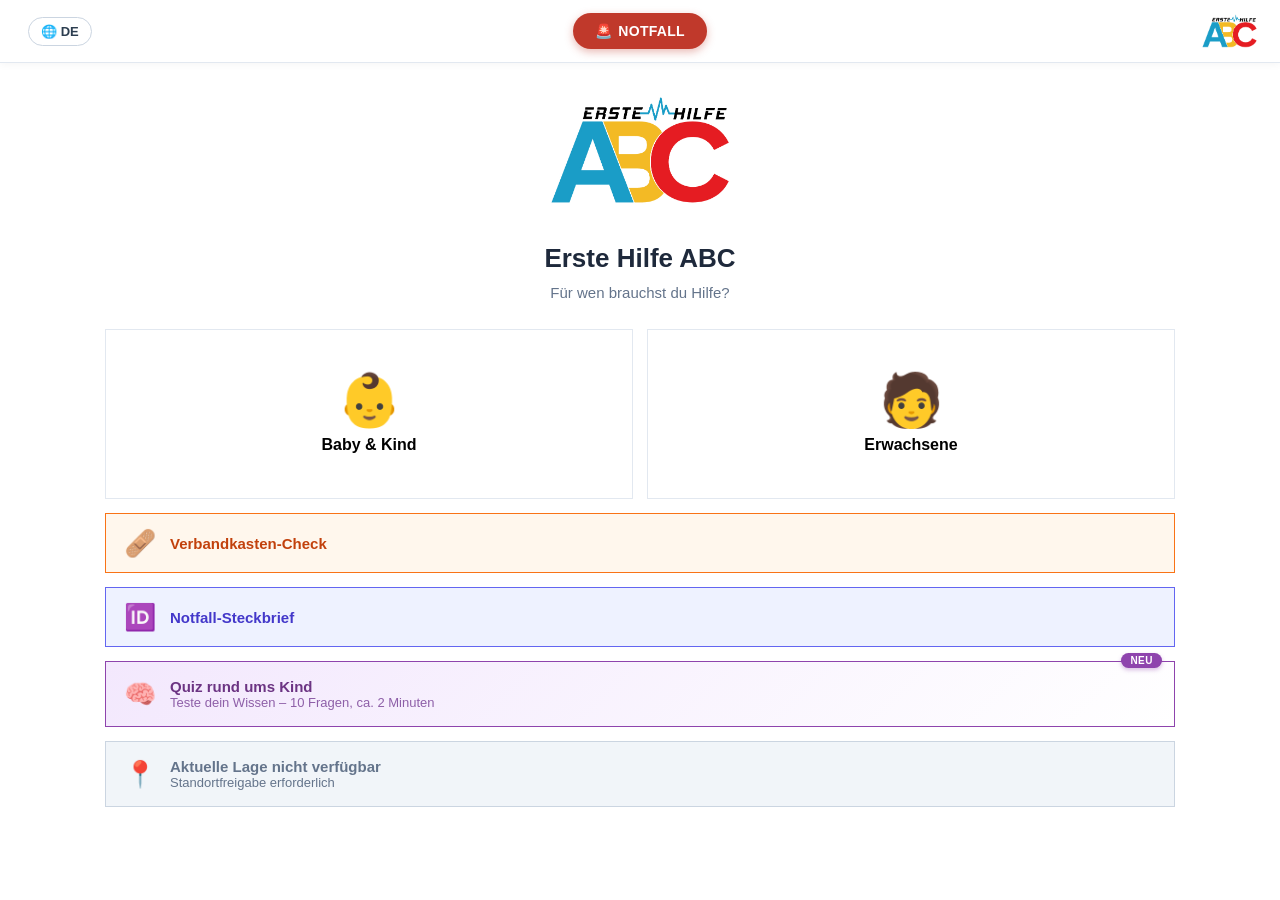
==== commit b8456f0c: "Ukrainisch ergänzt - noch nicht vollständig" ====
--- a/index.html
+++ b/index.html
@@ -24,13 +24,22 @@
             </button>
         </div>
 
-        <!-- Sprachumschalter -->
-        <button id="lang-toggle-btn" onclick="toggleLanguage()" title="Language / Sprache" style="background:#fff; border:1px solid #cbd5e1; border-radius:20px; padding:6px 12px; font-size:13px; font-weight:700; color:#2c3e50; cursor:pointer; margin-left:8px;">
-            🌐 <span id="lang-toggle-label">EN</span>
+        <!-- Sprachumschalter: zyklisch DE -> EN -> UA -> DE (siehe toggleLanguage in lang.js) -->
+        <button id="lang-toggle-btn" onclick="toggleLanguage()" title="Language / Sprache / Мова" style="background:#fff; border:1px solid #cbd5e1; border-radius:20px; padding:6px 12px; font-size:13px; font-weight:700; color:#2c3e50; cursor:pointer; margin-left:8px;">
+            🌐 <span id="lang-toggle-label">DE</span>
         </button>
 
         <!-- Kleines Logo im Header -->
         <img src="logo.jpg" alt="Erste Hilfe ABC Logo" class="header-logo" onclick="goToCategoryChooser()" style="cursor: pointer;">
+    </div>
+
+    <!-- Warnhinweis für die noch nicht gegengeprüfte ukrainische Übersetzung.
+         Standardmäßig versteckt, wird von applyTranslations() (lang.js) ein-
+         geblendet, solange currentLang === 'uk' ist. Bleibt sichtbar, bis die
+         Übersetzung von Muttersprachlern geprüft wurde (siehe Absprache mit
+         Johannes) - dann diesen Block entfernen bzw. dauerhaft ausblenden. -->
+    <div id="uk-unreviewed-banner" style="display:none; max-width:600px; margin:10px auto 0 auto; padding:10px 14px; background:#fff7ed; border:1px solid #f97316; border-radius:10px; color:#7c2d12; font-size:13px; line-height:1.5; text-align:center;">
+        ⚠️ Переклад ще не перевірений носієм мови — можливі неточності. У разі сумніву завжди телефонуйте 112.
     </div>
 
     <!-- Hauptinhalt der App -->
@@ -105,8 +114,8 @@
         <section id="screen-start" class="app-screen screen-hidden">
             <button class="back-btn" onclick="goToCategoryChooser()"><span data-i18n="backToChooser">⬅ Zurück zur Auswahl</span></button>
 
-            <h1 id="main-title-kind">👶 Baby &amp; Kind</h1>
-            <p id="main-subtitle-kind">Wähle eine Situation aus:</p>
+            <h1 id="main-title-kind" data-i18n="mainTitleKind">👶 Baby &amp; Kind</h1>
+            <p id="main-subtitle-kind" data-i18n="chooseSituation">Wähle eine Situation aus:</p>
 
             <!-- Prominenter Präventions-Banner -->
             <button onclick="showScreen('screen-pravention')" class="promo-banner">
@@ -151,8 +160,8 @@
         <section id="screen-erwachsene" class="app-screen screen-hidden">
             <button class="back-btn" onclick="goToCategoryChooser()"><span data-i18n="backToChooser">⬅ Zurück zur Auswahl</span></button>
 
-            <h1 id="main-title-erwachsene">🧑 Erwachsene</h1>
-            <p id="main-subtitle-erwachsene">Wähle eine Situation aus:</p>
+            <h1 id="main-title-erwachsene" data-i18n="mainTitleErwachsene">🧑 Erwachsene</h1>
+            <p id="main-subtitle-erwachsene" data-i18n="chooseSituation">Wähle eine Situation aus:</p>
 
             <!-- Suche -->
             <div style="margin-bottom: 20px;">
@@ -1695,7 +1704,7 @@
         <section id="screen-notfallcheck_erw" class="app-screen screen-hidden">
             <button class="back-btn" onclick="resetNotfallCheckErw(); goToStart();"><span data-i18n="back">⬅ Zurück</span></button>
 
-            <div class="learn-content" style="display: block;">
+            <div class="learn-content" style="display: block;" data-i18n-html="content_notfallcheck_erw">
                 <h1 style="color: #d35400;">❓ Notfall oder nicht?</h1>
                 <p>Nutze die <strong>3-A-Regel</strong>, um herauszufinden, ob eine erwachsene Person sofortige Hilfe (Notruf 112) braucht. Klicke auf die Antwort, die am besten zutrifft.</p>
 
@@ -1817,59 +1826,59 @@
             <button class="back-btn" onclick="goToStart()"><span data-i18n="back">⬅ Zurück</span></button>
             
             <div class="learn-content" style="display: block;">
-                <h1 style="color: #27ae60;">🛡️ Interaktiver Zuhause-Check</h1>
-                
+                <h1 style="color: #27ae60;" data-i18n="riskTitle">🛡️ Interaktiver Zuhause-Check</h1>
+
                 <div style="background: #e8f8f5; border-left: 5px solid #27ae60; padding: 16px; margin-bottom: 25px; border-radius: 8px; box-shadow: 0 2px 5px rgba(0,0,0,0.05);">
-                    <strong style="color: #1e8449; font-size: 16px; display: block; margin-bottom: 8px;">💡 Wusstest Du, dass sich rund 60% der Kindernotfälle präventiv verhindern lassen?</strong>
-                    <p style="margin: 0; color: #2c3e50; font-size: 14px; line-height: 1.6;">
+                    <strong style="color: #1e8449; font-size: 16px; display: block; margin-bottom: 8px;" data-i18n="riskIntroStrong">💡 Wusstest Du, dass sich rund 60% der Kindernotfälle präventiv verhindern lassen?</strong>
+                    <p style="margin: 0; color: #2c3e50; font-size: 14px; line-height: 1.6;" data-i18n="riskIntroText">
                         Die richtigen Sicherheitsmaßnahmen zum richtigen Zeitpunkt sorgen dafür, dass Deine Wohnung kindersicher ist, Du Dich aber darin auch noch frei bewegen kannst. Mache Dein Zuhause jetzt Schritt für Schritt sicher – maßgeschneidert auf das Alter Deines Kindes und Eure Wohnsituation!
                     </p>
                 </div>
 
                 <div id="quiz-step-1" class="quiz-card" style="background: #ffffff; padding: 15px; border-radius: 12px; margin-bottom: 20px; box-shadow: 0 2px 8px rgba(0,0,0,0.1); border: 1px solid #cbd5e1;">
-                    <h3 style="margin-top:0; color: #2c3e50;">👶 1. Wähle die Entwicklungsstufe:</h3>
+                    <h3 style="margin-top:0; color: #2c3e50;" data-i18n="riskStep1Title">👶 1. Wähle die Entwicklungsstufe:</h3>
                     <div style="display: flex; flex-direction: column; gap: 10px; margin-top: 10px;">
                         <label style="padding: 10px; border: 2px solid #e2e8f0; border-radius: 8px; cursor: pointer; color: #2c3e50;">
-                            <input type="radio" name="dev_stage" value="baby" checked> <strong>Säugling (0–5 Monate):</strong> Noch immobil, liegt auf Rücken/Bauch.
+                            <input type="radio" name="dev_stage" value="baby" checked> <span data-i18n-html="riskStageBaby"><strong>Säugling (0–5 Monate):</strong> Noch immobil, liegt auf Rücken/Bauch.</span>
                         </label>
                         <label style="padding: 10px; border: 2px solid #e2e8f0; border-radius: 8px; cursor: pointer; color: #2c3e50;">
-                            <input type="radio" name="dev_stage" value="crawler"> <strong>Krabbelkind (6–12 Monate):</strong> Robben, Krabbeln, Greifen (orale Phase).
+                            <input type="radio" name="dev_stage" value="crawler"> <span data-i18n-html="riskStageCrawler"><strong>Krabbelkind (6–12 Monate):</strong> Robben, Krabbeln, Greifen (orale Phase).</span>
                         </label>
                         <label style="padding: 10px; border: 2px solid #e2e8f0; border-radius: 8px; cursor: pointer; color: #2c3e50;">
-                            <input type="radio" name="dev_stage" value="toddler"> <strong>Kleinkind (1–3+ Jahre):</strong> Laufen, Klettern, Schränke öffnen.
+                            <input type="radio" name="dev_stage" value="toddler"> <span data-i18n-html="riskStageToddler"><strong>Kleinkind (1–3+ Jahre):</strong> Laufen, Klettern, Schränke öffnen.</span>
                         </label>
                     </div>
                 </div>
 
                 <div id="quiz-step-2" class="quiz-card" style="background: #ffffff; padding: 15px; border-radius: 12px; margin-bottom: 20px; box-shadow: 0 2px 8px rgba(0,0,0,0.1); border: 1px solid #cbd5e1;">
-                    <h3 style="margin-top:0; color: #2c3e50;">🏡 2. Was trifft auf eure Wohnsituation zu?</h3>
+                    <h3 style="margin-top:0; color: #2c3e50;" data-i18n="riskStep2Title">🏡 2. Was trifft auf eure Wohnsituation zu?</h3>
                     <div style="display: flex; flex-direction: column; gap: 10px; margin-top: 10px; color: #2c3e50;">
-                        <label><input type="checkbox" id="has-grandparents" checked> Besuche bei Oma &amp; Opa / Verwandten</label>
-                        <label><input type="checkbox" id="has-stairs"> Treppen im Haus/Wohnung</label>
-                        <label><input type="checkbox" id="has-fireplace"> Kaminofen vorhanden</label>
-                        <label><input type="checkbox" id="has-pets"> Haustiere (Hund / Katze / Nagetiere)</label>
-                        <label><input type="checkbox" id="has-water"> Gartenteich, Pool, Brunnen oder Regentonne</label>
-                        <label><input type="checkbox" id="has-garage"> Garage / Gartenschuppen / Abstellraum</label>
+                        <label><input type="checkbox" id="has-grandparents" checked> <span data-i18n="riskSituGrandparents">Besuche bei Oma &amp; Opa / Verwandten</span></label>
+                        <label><input type="checkbox" id="has-stairs"> <span data-i18n="riskSituStairs">Treppen im Haus/Wohnung</span></label>
+                        <label><input type="checkbox" id="has-fireplace"> <span data-i18n="riskSituFireplace">Kaminofen vorhanden</span></label>
+                        <label><input type="checkbox" id="has-pets"> <span data-i18n="riskSituPets">Haustiere (Hund / Katze / Nagetiere)</span></label>
+                        <label><input type="checkbox" id="has-water"> <span data-i18n="riskSituWater">Gartenteich, Pool, Brunnen oder Regentonne</span></label>
+                        <label><input type="checkbox" id="has-garage"> <span data-i18n="riskSituGarage">Garage / Gartenschuppen / Abstellraum</span></label>
                     </div>
 
-                    <button onclick="generateRiskCheck()" style="margin-top: 20px; background: #27ae60; color: white; border: none; padding: 14px 25px; border-radius: 25px; font-size: 16px; font-weight: bold; width: 100%; cursor: pointer; box-shadow: 0 4px 6px rgba(0,0,0,0.1);">
+                    <button onclick="generateRiskCheck()" style="margin-top: 20px; background: #27ae60; color: white; border: none; padding: 14px 25px; border-radius: 25px; font-size: 16px; font-weight: bold; width: 100%; cursor: pointer; box-shadow: 0 4px 6px rgba(0,0,0,0.1);" data-i18n="riskStartBtn">
                         🚀 Persönlichen Check starten
                     </button>
                 </div>
 
                 <div id="quiz-step-3" class="screen-hidden">
                     <div id="questions-container"></div>
-                    <button onclick="evaluateRiskCheck()" style="margin-top: 20px; background: #c0392b; color: white; border: none; padding: 15px 25px; border-radius: 30px; font-size: 18px; font-weight: bold; width: 100%; cursor: pointer; box-shadow: 0 4px 6px rgba(0,0,0,0.2);">
+                    <button onclick="evaluateRiskCheck()" style="margin-top: 20px; background: #c0392b; color: white; border: none; padding: 15px 25px; border-radius: 30px; font-size: 18px; font-weight: bold; width: 100%; cursor: pointer; box-shadow: 0 4px 6px rgba(0,0,0,0.2);" data-i18n="riskShowResultBtn">
                         📊 Ergebnis anzeigen
                     </button>
                 </div>
 
                 <div id="quiz-results" class="screen-hidden" style="background: #ffffff; padding: 20px; border-radius: 12px; box-shadow: 0 4px 12px rgba(0,0,0,0.15); border: 1px solid #cbd5e1;">
-                    <h2 style="margin-top:0; color: #2c3e50; text-align: center;">🎯 Dein Sicherheits-Ergebnis</h2>
+                    <h2 style="margin-top:0; color: #2c3e50; text-align: center;" data-i18n="riskResultTitle">🎯 Dein Sicherheits-Ergebnis</h2>
                     <div id="score-display" style="font-size: 32px; font-weight: bold; text-align: center; margin: 15px 0;"></div>
                     <div id="recommendations-container"></div>
-                    
-                    <button onclick="resetRiskCheck()" style="margin-top: 20px; background: #34495e; color: white; border: none; padding: 12px 20px; border-radius: 20px; width: 100%; font-size: 15px; font-weight: bold; cursor: pointer;">
+
+                    <button onclick="resetRiskCheck()" style="margin-top: 20px; background: #34495e; color: white; border: none; padding: 12px 20px; border-radius: 20px; width: 100%; font-size: 15px; font-weight: bold; cursor: pointer;" data-i18n="riskRedoBtn">
                         🔄 Check erneut durchführen
                     </button>
                 </div>
@@ -1880,7 +1889,7 @@
         <section id="screen-feedback" class="app-screen screen-hidden">
             <button class="back-btn" onclick="goToStart()"><span data-i18n="back">⬅ Zurück</span></button>
             
-            <div class="learn-content" style="display: block;">
+            <div class="learn-content" style="display: block;" data-i18n-html="content_feedback">
                 <h1 style="color: #2980b9;">💬 Feedback &amp; Unterstützung</h1>
                 <p>Deine Rückmeldung hilft uns, diese App für alle Nutzer:innen noch besser und sicherer zu machen!</p>
 
@@ -2067,7 +2076,7 @@
         <section id="screen-notfallcheck" class="app-screen screen-hidden">
             <button class="back-btn" onclick="resetNotfallCheck(); goToStart();"><span data-i18n="back">⬅ Zurück</span></button>
             
-            <div class="learn-content" style="display: block;">
+            <div class="learn-content" style="display: block;" data-i18n-html="content_notfallcheck">
                 <h1 style="color: #d35400;">❓ Notfall oder nicht?</h1>
                 <p>Nutze die <strong>3-A-Regel</strong>, um herauszufinden, ob Dein Kind sofortige ärztliche Hilfe braucht. Klicke auf die Antwort, die am besten zutrifft.</p>
 
@@ -2946,7 +2955,7 @@
 <section id="screen-notrufnummern" class="app-screen screen-hidden">
     <button class="back-btn" onclick="goToStart()"><span data-i18n="back">⬅ Zurück</span></button>
     
-    <div class="learn-content" style="display: block;">
+    <div class="learn-content" style="display: block;" data-i18n-html="content_notrufnummern">
         <h1 style="color: #c0392b;">📞 Wichtige Notrufnummern</h1>
         <p>Tippe direkt auf eine Nummer, um den Anruf zu starten:</p>
 
@@ -2999,7 +3008,7 @@
         <section id="screen-notfallpass" class="app-screen screen-hidden">
             <button class="back-btn" onclick="goToStart()"><span data-i18n="back">⬅ Zurück</span></button>
             
-            <div class="learn-content" style="display: block;">
+            <div class="learn-content" style="display: block;" data-i18n-html="content_notfallpass">
                 <h1 style="color: #27ae60;">📋 Kinder-Notfallpass &amp; SOS-Systeme</h1>
                 <p style="font-size: 14px; color: #475569; line-height: 1.5;">Im Notfall zählt jede Sekunde. Rettungskräfte oder Ersthelfer müssen Vorerkrankungen, Allergien oder deine Kontaktdaten sofort erkennen können.</p>
 
@@ -3082,13 +3091,13 @@
         <!-- Wird jetzt per JS (aktualisiereGlobaleNotfallLeisten) themenabhängig ein-/ausgeblendet, -->
         <!-- statt bei JEDEM Thema im Notfallmodus zu erscheinen. Default: versteckt. -->
         <div id="global-emergency-bar" style="display: none; max-width: 600px; margin: 20px auto; padding: 15px; background: #2c0e0e; border: 2px solid #e74c3c; border-radius: 15px; text-align: center; box-shadow: 0 4px 15px rgba(0,0,0,0.4);">
-            <h3 style="color: #ffffff; margin-top: 0; margin-bottom: 10px;">🚨 Schneller Notruf 112</h3>
+            <h3 style="color: #ffffff; margin-top: 0; margin-bottom: 10px;" data-i18n="quickCallTitle">🚨 Schneller Notruf 112</h3>
 
             <div id="geo-location-display" style="color: #f1c40f; font-weight: bold; margin-bottom: 15px; font-size: 14px;">
                 📍 Standort wird ermittelt...
             </div>
 
-            <button onclick="triggerEmergencyCall()" style="background-color: #e74c3c; color: white; border: none; padding: 15px 30px; border-radius: 30px; font-size: 18px; font-weight: bold; cursor: pointer; width: 100%; box-shadow: 0 4px 6px rgba(0,0,0,0.2); transition: background 0.2s;">
+            <button onclick="triggerEmergencyCall()" style="background-color: #e74c3c; color: white; border: none; padding: 15px 30px; border-radius: 30px; font-size: 18px; font-weight: bold; cursor: pointer; width: 100%; box-shadow: 0 4px 6px rgba(0,0,0,0.2); transition: background 0.2s;" data-i18n="quickCallButton">
                 📞 Jetzt 112 anrufen
             </button>
         </div>
@@ -3096,9 +3105,9 @@
         <!-- GLOBALE LEISTE FÜR LAPIDARE THEMEN: Statt Notruf lieber zum "Notfall oder -->
         <!-- nicht?"-Check verweisen. Default: versteckt, per JS gesteuert. -->
         <div id="global-notfallcheck-bar" style="display: none; max-width: 600px; margin: 20px auto; padding: 15px; background: #fef9e7; border: 2px solid #f39c12; border-radius: 15px; text-align: center; box-shadow: 0 4px 15px rgba(0,0,0,0.15); cursor: pointer;">
-            <h3 style="color: #d35400; margin-top: 0; margin-bottom: 8px;">❓ Kein klarer Notfall?</h3>
-            <p style="color: #7a4a04; margin: 0 0 12px 0; font-size: 14px; line-height: 1.4;">Unsicher, ob das ein Fall für den Notruf ist? Der kurze Check hilft dir bei der Einschätzung.</p>
-            <button style="background-color: #f39c12; color: white; border: none; padding: 15px 30px; border-radius: 30px; font-size: 16px; font-weight: bold; cursor: pointer; width: 100%; box-shadow: 0 4px 6px rgba(0,0,0,0.15);">
+            <h3 style="color: #d35400; margin-top: 0; margin-bottom: 8px;" data-i18n="notfallCheckBarTitle">❓ Kein klarer Notfall?</h3>
+            <p style="color: #7a4a04; margin: 0 0 12px 0; font-size: 14px; line-height: 1.4;" data-i18n="notfallCheckBarText">Unsicher, ob das ein Fall für den Notruf ist? Der kurze Check hilft dir bei der Einschätzung.</p>
+            <button style="background-color: #f39c12; color: white; border: none; padding: 15px 30px; border-radius: 30px; font-size: 16px; font-weight: bold; cursor: pointer; width: 100%; box-shadow: 0 4px 6px rgba(0,0,0,0.15);" data-i18n="notfallCheckBarButton">
                 🚦 Notfall-Check starten
             </button>
         </div>
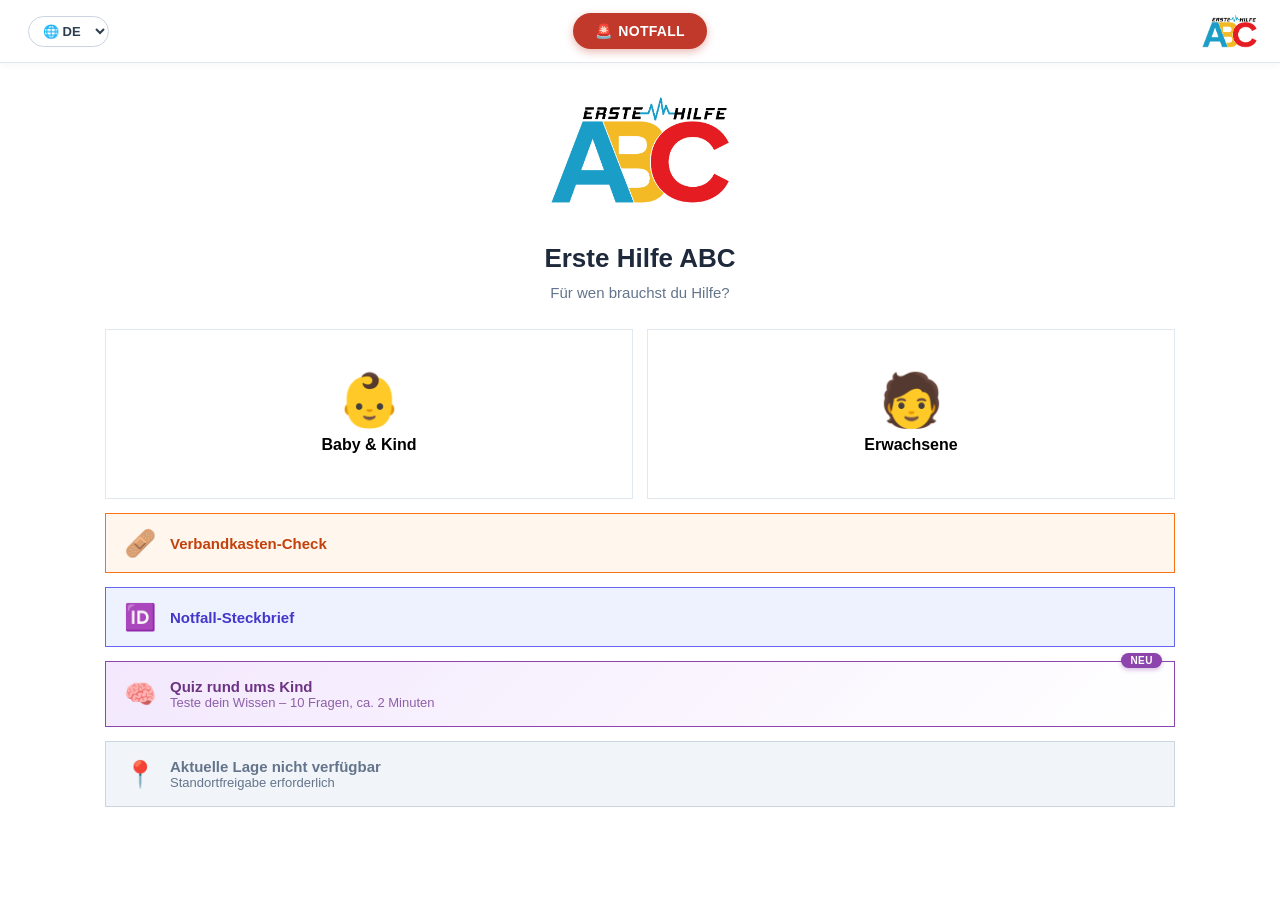
==== commit 135c0075: "Bugfix beim Übersetzer" ====
--- a/index.html
+++ b/index.html
@@ -24,10 +24,12 @@
             </button>
         </div>
 
-        <!-- Sprachumschalter: zyklisch DE -> EN -> UA -> DE (siehe toggleLanguage in lang.js) -->
-        <button id="lang-toggle-btn" onclick="toggleLanguage()" title="Language / Sprache / Мова" style="background:#fff; border:1px solid #cbd5e1; border-radius:20px; padding:6px 12px; font-size:13px; font-weight:700; color:#2c3e50; cursor:pointer; margin-left:8px;">
-            🌐 <span id="lang-toggle-label">DE</span>
-        </button>
+        <!-- Sprachauswahl als Dropdown: DE / EN / UA (siehe setLanguage in lang.js) -->
+        <select id="lang-select" onchange="setLanguage(this.value)" title="Language / Sprache / Мова" style="background:#fff; border:1px solid #cbd5e1; border-radius:20px; padding:6px 10px; font-size:13px; font-weight:700; color:#2c3e50; cursor:pointer; margin-left:8px;">
+            <option value="de">🌐 DE</option>
+            <option value="en">🌐 EN</option>
+            <option value="uk">🌐 UA</option>
+        </select>
 
         <!-- Kleines Logo im Header -->
         <img src="logo.jpg" alt="Erste Hilfe ABC Logo" class="header-logo" onclick="goToCategoryChooser()" style="cursor: pointer;">
@@ -119,7 +121,7 @@
 
             <!-- Prominenter Präventions-Banner -->
             <button onclick="showScreen('screen-pravention')" class="promo-banner">
-                🛡️ Interaktiver Zuhause-Check (Prävention)
+                🛡️ <span data-i18n="homeCheckPromoBtn">Interaktiver Zuhause-Check (Prävention)</span>
             </button>
 
             <!-- Suche -->
@@ -142,12 +144,14 @@
 
             <!-- ⚖️ RECHTLICHER HINWEIS / DISCLAIMER -->
             <div class="app-disclaimer">
-                <strong>Rechtlicher Hinweis &amp; Haftungsausschluss:</strong><br>
-                Die Inhalte dieser App wurden mit größter Sorgfalt und nach aktuellen medizinischen Leitlinien erstellt. Sie dienen ausschließlich der unverbindlichen Information und als Gedächtnisstütze. Die Nutzung der bereitgestellten Informationen erfolgt auf eigene Verantwortung. 
+                <div data-i18n-html="mainLegalDisclaimer">
+                    <strong>Rechtlicher Hinweis &amp; Haftungsausschluss:</strong><br>
+                    Die Inhalte dieser App wurden mit größter Sorgfalt und nach aktuellen medizinischen Leitlinien erstellt. Sie dienen ausschließlich der unverbindlichen Information und als Gedächtnisstütze. Die Nutzung der bereitgestellten Informationen erfolgt auf eigene Verantwortung.
+                    <br><br>
+                    <strong>Wichtig:</strong> Diese App ersetzt im Ernstfall niemals den professionellen Notruf (112), die medizinische Diagnose oder die Behandlung durch einen Arzt! Es wird keinerlei Haftung für Schäden übernommen, die aus der Anwendung oder Nichtanwendung der hier bereitgestellten Informationen entstehen.
+                </div>
                 <br><br>
-                <strong>Wichtig:</strong> Diese App ersetzt im Ernstfall niemals den professionellen Notruf (112), die medizinische Diagnose oder die Behandlung durch einen Arzt! Es wird keinerlei Haftung für Schäden übernommen, die aus der Anwendung oder Nichtanwendung der hier bereitgestellten Informationen entstehen.
-                <br><br>
-                <small><em>Hinweis zur Transparenz: Als Amazon-Partner verdiene ich an qualifizierten Verkäufen über die in der App enthaltenen Empfehlungslinks.</em></small>
+                <small><em data-i18n="affiliateDisclaimer">Hinweis zur Transparenz: Als Amazon-Partner verdiene ich an qualifizierten Verkäufen über die in der App enthaltenen Empfehlungslinks.</em></small>
                 <div style="text-align:center; margin-top:12px; font-size:12px;">
                     <a href="./datenschutz.html" style="color:#2980b9; text-decoration:none;" data-i18n="privacyLink">Datenschutz</a>
                     &nbsp;·&nbsp;
@@ -178,12 +182,14 @@
 
             <!-- ⚖️ RECHTLICHER HINWEIS / DISCLAIMER -->
             <div class="app-disclaimer">
-                <strong>Rechtlicher Hinweis &amp; Haftungsausschluss:</strong><br>
-                Die Inhalte dieser App wurden mit größter Sorgfalt und nach aktuellen medizinischen Leitlinien erstellt. Sie dienen ausschließlich der unverbindlichen Information und als Gedächtnisstütze. Die Nutzung der bereitgestellten Informationen erfolgt auf eigene Verantwortung. 
+                <div data-i18n-html="mainLegalDisclaimer">
+                    <strong>Rechtlicher Hinweis &amp; Haftungsausschluss:</strong><br>
+                    Die Inhalte dieser App wurden mit größter Sorgfalt und nach aktuellen medizinischen Leitlinien erstellt. Sie dienen ausschließlich der unverbindlichen Information und als Gedächtnisstütze. Die Nutzung der bereitgestellten Informationen erfolgt auf eigene Verantwortung.
+                    <br><br>
+                    <strong>Wichtig:</strong> Diese App ersetzt im Ernstfall niemals den professionellen Notruf (112), die medizinische Diagnose oder die Behandlung durch einen Arzt! Es wird keinerlei Haftung für Schäden übernommen, die aus der Anwendung oder Nichtanwendung der hier bereitgestellten Informationen entstehen.
+                </div>
                 <br><br>
-                <strong>Wichtig:</strong> Diese App ersetzt im Ernstfall niemals den professionellen Notruf (112), die medizinische Diagnose oder die Behandlung durch einen Arzt! Es wird keinerlei Haftung für Schäden übernommen, die aus der Anwendung oder Nichtanwendung der hier bereitgestellten Informationen entstehen.
-                <br><br>
-                <small><em>Hinweis zur Transparenz: Als Amazon-Partner verdiene ich an qualifizierten Verkäufen über die in der App enthaltenen Empfehlungslinks.</em></small>
+                <small><em data-i18n="affiliateDisclaimer">Hinweis zur Transparenz: Als Amazon-Partner verdiene ich an qualifizierten Verkäufen über die in der App enthaltenen Empfehlungslinks.</em></small>
                 <div style="text-align:center; margin-top:12px; font-size:12px;">
                     <a href="./datenschutz.html" style="color:#2980b9; text-decoration:none;" data-i18n="privacyLink">Datenschutz</a>
                     &nbsp;·&nbsp;
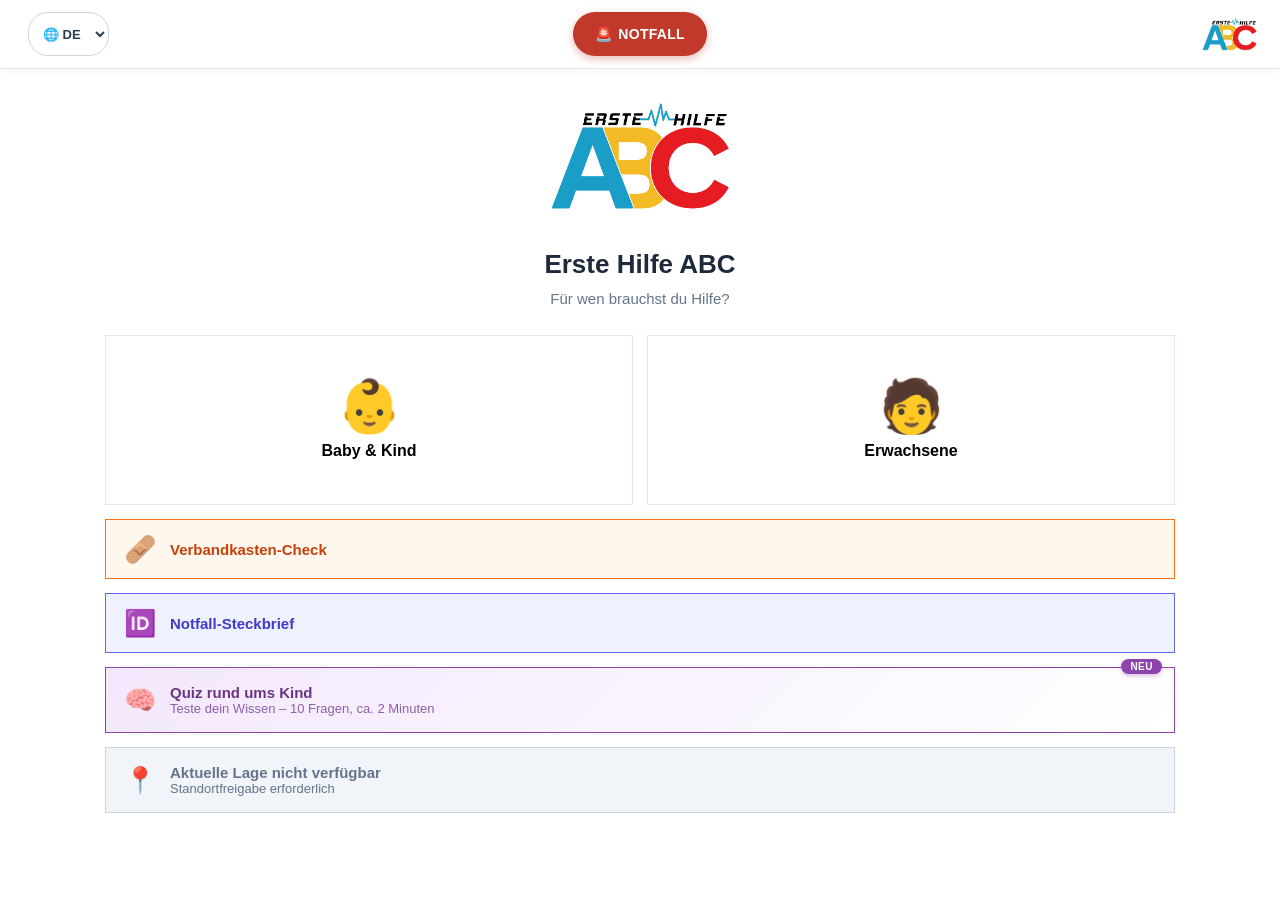
==== commit 547e4c21: "finalisierung" ====
--- a/index.html
+++ b/index.html
@@ -2,7 +2,7 @@
 <html lang="de">
 <head>
     <meta charset="UTF-8">
-    <meta name="viewport" content="width=device-width, initial-scale=1.0, maximum-scale=1.0, user-scalable=no"> 
+    <meta name="viewport" content="width=device-width, initial-scale=1.0"> 
     <title>Erste Hilfe ABC</title>
     
     <!-- 🍎 Apple / iOS Spezifika für PWAs -->
@@ -25,7 +25,7 @@
         </div>
 
         <!-- Sprachauswahl als Dropdown: DE / EN / UA (siehe setLanguage in lang.js) -->
-        <select id="lang-select" onchange="setLanguage(this.value)" title="Language / Sprache / Мова" style="background:#fff; border:1px solid #cbd5e1; border-radius:20px; padding:6px 10px; font-size:13px; font-weight:700; color:#2c3e50; cursor:pointer; margin-left:8px;">
+        <select id="lang-select" onchange="setLanguage(this.value)" title="Language / Sprache / Мова" style="background:#fff; border:1px solid #cbd5e1; border-radius:20px; padding:6px 10px; min-height:44px; font-size:13px; font-weight:700; color:#2c3e50; cursor:pointer; margin-left:8px;">
             <option value="de">🌐 DE</option>
             <option value="en">🌐 EN</option>
             <option value="uk">🌐 UA</option>
@@ -956,7 +956,7 @@
                     <button onclick="kopfverletzungAuswerten()" style="margin-top:14px; background-color:#f1c40f; color:#2c0e0e; border:none; padding:12px 20px; border-radius:25px; font-weight:bold; width:100%; cursor:pointer; font-size:15px;">
                         Einschätzen
                     </button>
-                    <div id="kopf-warnzeichen-ergebnis" style="margin-top:12px;"></div>
+                    <div id="kopf-warnzeichen-ergebnis" role="status" aria-live="assertive" style="margin-top:12px;"></div>
                 </div>
 
                 <div class="emergency-step">
@@ -1790,7 +1790,7 @@
                 </div>
 
                 <!-- ERGEBNIS: NOTFALL -->
-                <div id="checkerw-result-emergency" class="screen-hidden" style="background: #2c0e0e; padding: 25px; border-radius: 12px; border-left: 6px solid #e74c3c; color: white;">
+                <div id="checkerw-result-emergency" class="screen-hidden" role="status" aria-live="assertive" style="background: #2c0e0e; padding: 25px; border-radius: 12px; border-left: 6px solid #e74c3c; color: white;">
                     <h2 style="margin-top:0; color: #e74c3c;">🚨 NOTFALL ERKANNT</h2>
                     <p style="font-size: 15px; line-height: 1.5; margin-bottom: 15px;">
                         Eines der lebenswichtigen Vitalzeichen ist gestört, ein Alarmsignal trifft zu, oder das Bauchgefühl schlägt Alarm. Zögere nicht!
@@ -1810,7 +1810,7 @@
                 </div>
 
                 <!-- ERGEBNIS: STABIL -->
-                <div id="checkerw-result-relax" class="screen-hidden" style="background: #e8f8f5; padding: 25px; border-radius: 12px; border-left: 6px solid #27ae60; color: #1e8449;">
+                <div id="checkerw-result-relax" class="screen-hidden" role="status" aria-live="polite" style="background: #e8f8f5; padding: 25px; border-radius: 12px; border-left: 6px solid #27ae60; color: #1e8449;">
                     <h2 style="margin-top:0; color: #27ae60;">💚 PERSON IST STABIL</h2>
                     <p style="font-size: 15px; line-height: 1.5; margin-bottom: 20px; color: #2c3e50;">
                         Die Person ist ansprechbar, atmet normal, sieht unauffällig aus, zeigt keine Alarmsignale und das Bauchgefühl ist entspannt. Das ist ein sehr gutes Zeichen! Es handelt sich sehr wahrscheinlich um keinen akuten Notfall.
@@ -1950,7 +1950,7 @@
                 <button onclick="vkErinnerungAktivieren()" class="btn-secondary" style="background-color:#f97316; color:white !important; border:none; width:100%;">
                     <span data-i18n="vkActivateBtn">Erinnerungen aktivieren</span>
                 </button>
-                <p id="vk-push-status" style="margin:10px 0 0 0; font-size:13px; color:#7c2d12;"></p>
+                <p id="vk-push-status" role="status" aria-live="polite" style="margin:10px 0 0 0; font-size:13px; color:#7c2d12;"></p>
             </div>
 
             <a href="https://www.amazon.de/s?k=kfz+verbandkasten+din+13164+lange+haltbarkeit&tag=ehabc-21" target="_blank"
@@ -2147,7 +2147,7 @@
                 </div>
 
                 <!-- ERGEBNIS: NOTFALL -->
-                <div id="check-result-emergency" class="screen-hidden" style="background: #2c0e0e; padding: 25px; border-radius: 12px; border-left: 6px solid #e74c3c; color: white;">
+                <div id="check-result-emergency" class="screen-hidden" role="status" aria-live="assertive" style="background: #2c0e0e; padding: 25px; border-radius: 12px; border-left: 6px solid #e74c3c; color: white;">
                     <h2 style="margin-top:0; color: #e74c3c;">🚨 NOTFALL ERKANNT</h2>
                     <p style="font-size: 15px; line-height: 1.5; margin-bottom: 15px;">
                         Eines der lebenswichtigen Vitalzeichen ist gestört oder Dein Bauchgefühl schlägt Alarm. Zögere nicht!
@@ -2167,7 +2167,7 @@
                 </div>
 
                 <!-- ERGEBNIS: BAGATELLE / STABIL -->
-                <div id="check-result-relax" class="screen-hidden" style="background: #e8f8f5; padding: 25px; border-radius: 12px; border-left: 6px solid #27ae60; color: #1e8449;">
+                <div id="check-result-relax" class="screen-hidden" role="status" aria-live="polite" style="background: #e8f8f5; padding: 25px; border-radius: 12px; border-left: 6px solid #27ae60; color: #1e8449;">
                     <h2 style="margin-top:0; color: #27ae60;">💚 KIND IST STABIL</h2>
                     <p style="font-size: 15px; line-height: 1.5; margin-bottom: 20px; color: #2c3e50;">
                         Dein Kind ist ansprechbar, atmet normal, sieht rosig aus und Dein Bauchgefühl ist entspannt. Das ist ein sehr gutes Zeichen! Es handelt sich sehr wahrscheinlich um keinen akuten Notfall.
@@ -2717,7 +2717,7 @@
                     <button onclick="kindSturzAuswerten()" style="margin-top:14px; background-color:#f1c40f; color:#2c0e0e; border:none; padding:12px 20px; border-radius:25px; font-weight:bold; width:100%; cursor:pointer; font-size:15px;">
                         Einschätzen
                     </button>
-                    <div id="kind-sturz-warnzeichen-ergebnis" style="margin-top:12px;"></div>
+                    <div id="kind-sturz-warnzeichen-ergebnis" role="status" aria-live="assertive" style="margin-top:12px;"></div>
                 </div>
 
                 <div class="emergency-step" style="background-color: #1a252f; border-left-color: #3498db;">
@@ -3122,17 +3122,17 @@
     <!-- FESTES INSTALLATIONS-MODAL (FÜR DEN GRÜNEN BUTTON) -->
     <div id="install-modal" class="modal-hidden" style="position:fixed; top:0; left:0; width:100%; height:100%; background:rgba(0,0,0,0.6); z-index:9999; justify-content:center; align-items:center; padding: 20px;">
         <div style="background:#ffffff; max-width:450px; width:100%; padding:25px; border-radius:16px; box-shadow:0 10px 25px rgba(0,0,0,0.3); color:#2c3e50; position:relative; text-align:left;">
-            <h2 style="margin-top:0; color:#27ae60; font-size:20px;">📲 App zum Startbildschirm</h2>
-            <p style="font-size:14px; color:#555; line-height:1.5;">Installiere diese App auf deinem Handy, um sie wie eine echte App (ohne Adresszeile) und auch offline zu nutzen:</p>
-            
-            <div style="background:#f8fafc; padding:12px 15px; border-radius:8px; border:1px solid #e2e8f0; margin-bottom:15px; font-size:14px; line-height:1.6;">
+            <h2 style="margin-top:0; color:#27ae60; font-size:20px;" data-i18n="installModalTitle">📲 App zum Startbildschirm</h2>
+            <p style="font-size:14px; color:#555; line-height:1.5;" data-i18n="installModalIntro">Installiere diese App auf deinem Handy, um sie wie eine echte App (ohne Adresszeile) und auch offline zu nutzen:</p>
+
+            <div style="background:#f8fafc; padding:12px 15px; border-radius:8px; border:1px solid #e2e8f0; margin-bottom:15px; font-size:14px; line-height:1.6;" data-i18n-html="installIosInstructionsHtml">
                 <strong>🍎 Für iPhone / iPad (Safari):</strong><br>
                 1. Tippe unten in Safari auf das <strong>Teilen-Symbol</strong> (Viereck mit Pfeil nach oben 📤).<br>
                 2. Scrolle im Menü nach unten und wähle <strong>„Zum Home-Bildschirm“</strong> ➕.<br>
                 3. Tippe oben rechts auf <strong>„Hinzufügen“</strong>.
             </div>
 
-            <div style="background:#f8fafc; padding:12px 15px; border-radius:8px; border:1px solid #e2e8f0; margin-bottom:15px; font-size:14px; line-height:1.6;">
+            <div style="background:#f8fafc; padding:12px 15px; border-radius:8px; border:1px solid #e2e8f0; margin-bottom:15px; font-size:14px; line-height:1.6;" data-i18n-html="installAndroidInstructionsHtml">
                 <strong>🤖 Für Android (Chrome):</strong><br>
                 1. Tippe oben rechts auf die <strong>drei Punkte</strong> (Menü ⋮).<br>
                 2. Wähle <strong>„Zum Startbildschirm hinzufügen“</strong> oder <strong>„App installieren“</strong>.<br>
@@ -3140,7 +3140,7 @@
             </div>
 
             <button onclick="closeInstallGuide()" style="background:#34495e; color:white; border:none; padding:12px 20px; border-radius:25px; font-weight:bold; width:100%; cursor:pointer; font-size:15px;">
-                Verstanden &amp; Schließen
+                <span data-i18n="installCloseBtn">Verstanden &amp; Schließen</span>
             </button>
         </div>
     </div>
--- a/style.css
+++ b/style.css
@@ -73,6 +73,7 @@
     border: none;
     border-radius: 30px;
     padding: 10px 22px;
+    min-height: 44px;
     font-size: 14px;
     font-weight: 700;
     letter-spacing: 0.3px;
@@ -347,6 +348,7 @@
     color: white;
     border: none;
     padding: 10px 18px;
+    min-height: 44px;
     border-radius: 20px;
     font-size: 14px;
     font-weight: bold;
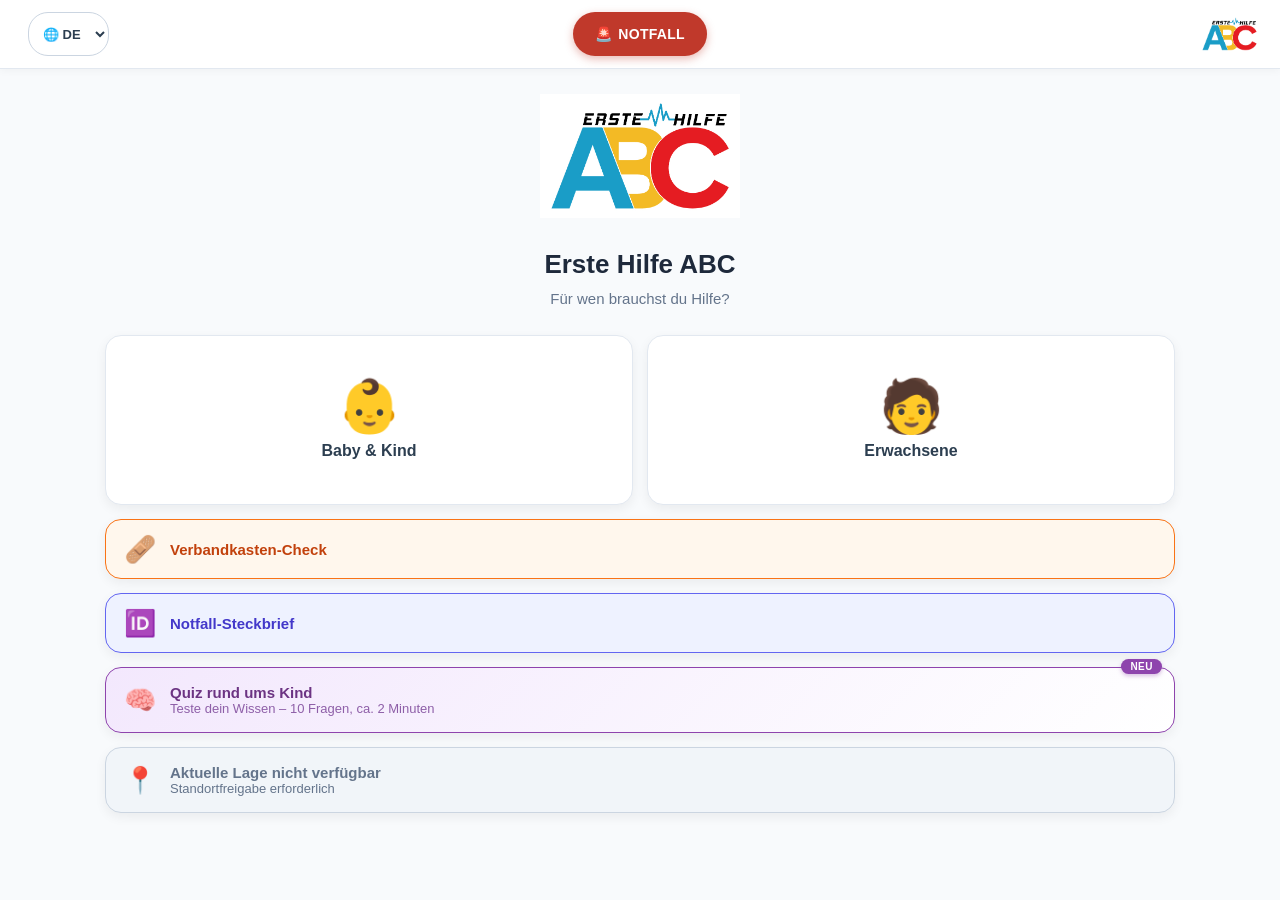
==== commit 4615f87d: "Optische Anpassungen bei Häckchen und Elearning" ====
--- a/index.html
+++ b/index.html
@@ -921,35 +921,35 @@
                     <strong>WARNZEICHEN PRÜFEN:</strong> Kreuze an, was auf die betroffene Person zutrifft:
                     <div style="margin-top: 12px; text-align: left; font-weight: normal;">
                         <label style="display:flex; gap:8px; align-items:flex-start; margin-bottom:9px;">
-                            <input type="checkbox" class="kopf-warnzeichen-check" style="margin-top:3px; width:auto;">
+                            <input type="checkbox" class="kopf-warnzeichen-check" style="margin-top:3px; width:22px; height:22px; min-width:22px; flex-shrink:0; accent-color:#c0392b; cursor:pointer;">
                             <span>Bewusstlosigkeit (auch wenn sie nur kurz war)</span>
                         </label>
                         <label style="display:flex; gap:8px; align-items:flex-start; margin-bottom:9px;">
-                            <input type="checkbox" class="kopf-warnzeichen-check" style="margin-top:3px; width:auto;">
+                            <input type="checkbox" class="kopf-warnzeichen-check" style="margin-top:3px; width:22px; height:22px; min-width:22px; flex-shrink:0; accent-color:#c0392b; cursor:pointer;">
                             <span>Verwirrtheit, Orientierungslosigkeit oder plötzliche Wesensänderung</span>
                         </label>
                         <label style="display:flex; gap:8px; align-items:flex-start; margin-bottom:9px;">
-                            <input type="checkbox" class="kopf-warnzeichen-check" style="margin-top:3px; width:auto;">
+                            <input type="checkbox" class="kopf-warnzeichen-check" style="margin-top:3px; width:22px; height:22px; min-width:22px; flex-shrink:0; accent-color:#c0392b; cursor:pointer;">
                             <span>Krampfanfall</span>
                         </label>
                         <label style="display:flex; gap:8px; align-items:flex-start; margin-bottom:9px;">
-                            <input type="checkbox" class="kopf-warnzeichen-check" style="margin-top:3px; width:auto;">
+                            <input type="checkbox" class="kopf-warnzeichen-check" style="margin-top:3px; width:22px; height:22px; min-width:22px; flex-shrink:0; accent-color:#c0392b; cursor:pointer;">
                             <span>Lähmungserscheinungen oder Probleme beim Sprechen oder Sehen</span>
                         </label>
                         <label style="display:flex; gap:8px; align-items:flex-start; margin-bottom:9px;">
-                            <input type="checkbox" class="kopf-warnzeichen-check" style="margin-top:3px; width:auto;">
+                            <input type="checkbox" class="kopf-warnzeichen-check" style="margin-top:3px; width:22px; height:22px; min-width:22px; flex-shrink:0; accent-color:#c0392b; cursor:pointer;">
                             <span>Wiederholtes Erbrechen oder starke, zunehmende Kopfschmerzen</span>
                         </label>
                         <label style="display:flex; gap:8px; align-items:flex-start; margin-bottom:9px;">
-                            <input type="checkbox" class="kopf-warnzeichen-check" style="margin-top:3px; width:auto;">
+                            <input type="checkbox" class="kopf-warnzeichen-check" style="margin-top:3px; width:22px; height:22px; min-width:22px; flex-shrink:0; accent-color:#c0392b; cursor:pointer;">
                             <span>Flüssigkeits- oder Blutaustritt aus Nase oder Ohren</span>
                         </label>
                         <label style="display:flex; gap:8px; align-items:flex-start; margin-bottom:9px;">
-                            <input type="checkbox" class="kopf-warnzeichen-check" style="margin-top:3px; width:auto;">
+                            <input type="checkbox" class="kopf-warnzeichen-check" style="margin-top:3px; width:22px; height:22px; min-width:22px; flex-shrink:0; accent-color:#c0392b; cursor:pointer;">
                             <span>Offene Kopfverletzung</span>
                         </label>
                         <label style="display:flex; gap:8px; align-items:flex-start; margin-bottom:0;">
-                            <input type="checkbox" class="kopf-warnzeichen-check" style="margin-top:3px; width:auto;">
+                            <input type="checkbox" class="kopf-warnzeichen-check" style="margin-top:3px; width:22px; height:22px; min-width:22px; flex-shrink:0; accent-color:#c0392b; cursor:pointer;">
                             <span>Betroffene Person ist ein Kind/Säugling und Du bist unsicher</span>
                         </label>
                     </div>
@@ -2067,7 +2067,7 @@
                     <div id="wq-results-correct" class="wq-results-correct"></div>
 
                     <div class="wq-course-hint">
-                        📚 Noch mehr lernen? Der ausführliche Erste-Hilfe-Kurs für Baby &amp; Kind kommt bald!
+                        📚 Noch mehr lernen? Der ausführliche E-Learning-Kurs für Baby &amp; Kind kommt bald!
                         <br>
                         <a href="https://www.erste-hilfe-abc.de/rund-ums-baby/e-learning-baby" class="wq-course-btn" target="_blank" rel="noopener">Jetzt unverbindlich vormerken</a>
                     </div>
@@ -2686,31 +2686,31 @@
                     <strong>BLITZ-CHECK AUF GEHIRNERSCHÜTTERUNG:</strong> Kreuze an, was zutrifft:
                     <div style="margin-top: 12px; text-align: left; font-weight: normal;">
                         <label style="display:flex; gap:8px; align-items:flex-start; margin-bottom:9px;">
-                            <input type="checkbox" class="kind-sturz-warnzeichen-check" style="margin-top:3px; width:auto;">
+                            <input type="checkbox" class="kind-sturz-warnzeichen-check" style="margin-top:3px; width:22px; height:22px; min-width:22px; flex-shrink:0; accent-color:#c0392b; cursor:pointer;">
                             <span>Das Kind war direkt nach dem Sturz kurz bewusstlos</span>
                         </label>
                         <label style="display:flex; gap:8px; align-items:flex-start; margin-bottom:9px;">
-                            <input type="checkbox" class="kind-sturz-warnzeichen-check" style="margin-top:3px; width:auto;">
+                            <input type="checkbox" class="kind-sturz-warnzeichen-check" style="margin-top:3px; width:22px; height:22px; min-width:22px; flex-shrink:0; accent-color:#c0392b; cursor:pointer;">
                             <span>Das Kind erbricht sich (auch Stunden später noch)</span>
                         </label>
                         <label style="display:flex; gap:8px; align-items:flex-start; margin-bottom:9px;">
-                            <input type="checkbox" class="kind-sturz-warnzeichen-check" style="margin-top:3px; width:auto;">
+                            <input type="checkbox" class="kind-sturz-warnzeichen-check" style="margin-top:3px; width:22px; height:22px; min-width:22px; flex-shrink:0; accent-color:#c0392b; cursor:pointer;">
                             <span>Das Kind ist extrem schläfrig, apathisch oder lässt sich schwer wecken</span>
                         </label>
                         <label style="display:flex; gap:8px; align-items:flex-start; margin-bottom:9px;">
-                            <input type="checkbox" class="kind-sturz-warnzeichen-check" style="margin-top:3px; width:auto;">
+                            <input type="checkbox" class="kind-sturz-warnzeichen-check" style="margin-top:3px; width:22px; height:22px; min-width:22px; flex-shrink:0; accent-color:#c0392b; cursor:pointer;">
                             <span>Die Pupillen sind ungleich groß oder das Kind schielt plötzlich</span>
                         </label>
                         <label style="display:flex; gap:8px; align-items:flex-start; margin-bottom:9px;">
-                            <input type="checkbox" class="kind-sturz-warnzeichen-check" style="margin-top:3px; width:auto;">
+                            <input type="checkbox" class="kind-sturz-warnzeichen-check" style="margin-top:3px; width:22px; height:22px; min-width:22px; flex-shrink:0; accent-color:#c0392b; cursor:pointer;">
                             <span>Blut oder klare Flüssigkeit läuft aus Ohr oder Nase</span>
                         </label>
                         <label style="display:flex; gap:8px; align-items:flex-start; margin-bottom:9px;">
-                            <input type="checkbox" class="kind-sturz-warnzeichen-check" style="margin-top:3px; width:auto;">
+                            <input type="checkbox" class="kind-sturz-warnzeichen-check" style="margin-top:3px; width:22px; height:22px; min-width:22px; flex-shrink:0; accent-color:#c0392b; cursor:pointer;">
                             <span>Das Kind lässt sich nicht in angemessener Zeit beruhigen (bleibt untröstlich)</span>
                         </label>
                         <label style="display:flex; gap:8px; align-items:flex-start; margin-bottom:0;">
-                            <input type="checkbox" class="kind-sturz-warnzeichen-check" style="margin-top:3px; width:auto;">
+                            <input type="checkbox" class="kind-sturz-warnzeichen-check" style="margin-top:3px; width:22px; height:22px; min-width:22px; flex-shrink:0; accent-color:#c0392b; cursor:pointer;">
                             <span>Das Kind verhält sich nicht tageszeitkonform (z. B. tagsüber ungewöhnlich schläfrig oder nachts auffällig wach/unruhig)</span>
                         </label>
                     </div>
--- a/style.css
+++ b/style.css
@@ -1,4 +1,3 @@
-CSS
 /* =========================================================
    ERSTE HILFE ABC - MODERN PWA STYLESHEET
    ========================================================= */
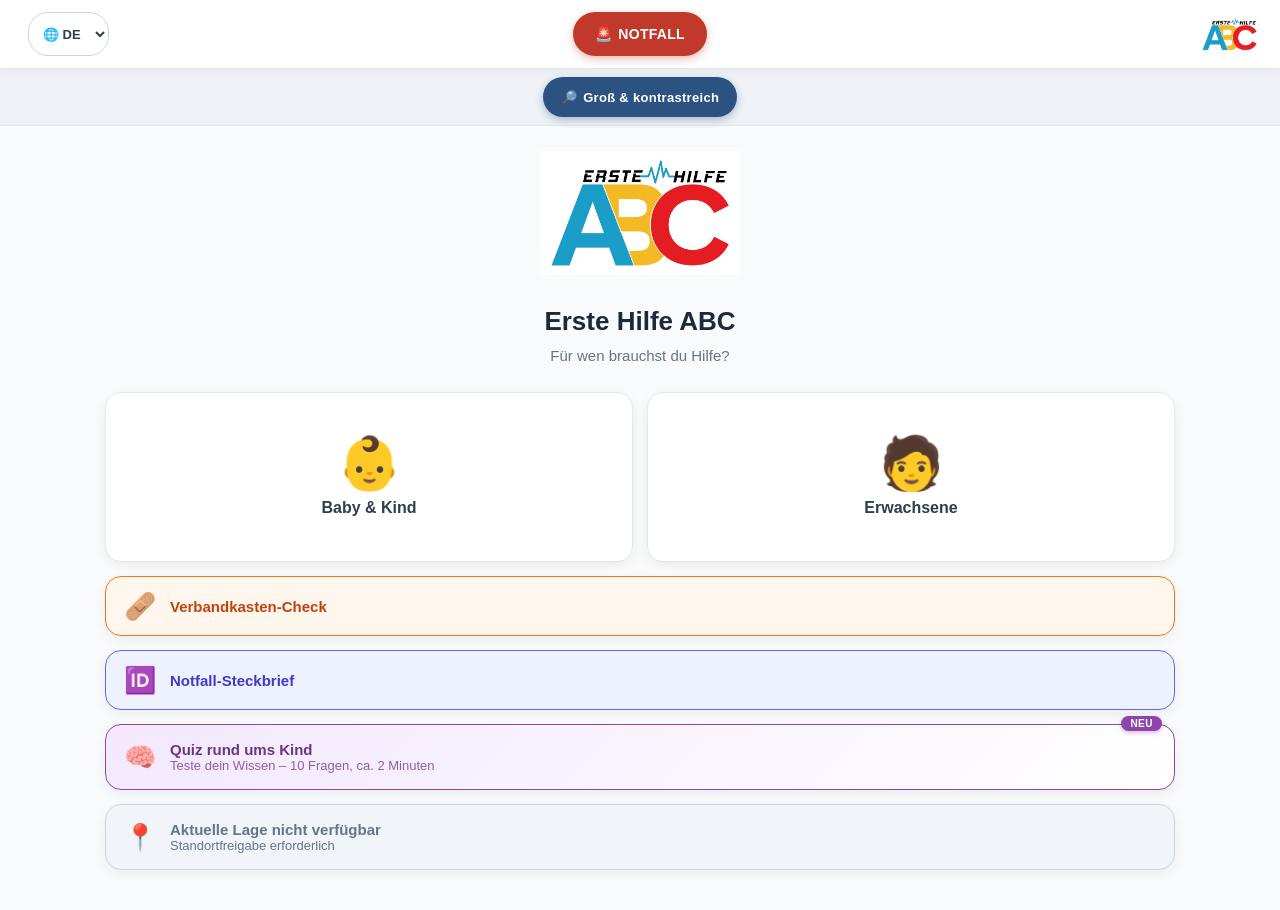
==== commit 4292f736: "Seniorenmodus eingeführt und red. Ergänzungen" ====
--- a/index.html
+++ b/index.html
@@ -35,6 +35,16 @@
         <img src="logo.jpg" alt="Erste Hilfe ABC Logo" class="header-logo" onclick="goToCategoryChooser()" style="cursor: pointer;">
     </div>
 
+    <!-- Eigene schmale Leiste für den Senioren-Modus (siehe toggleSeniorMode() in
+         script.js): bewusst NICHT in #mode-switcher-container, weil dort auf
+         schmalen Handy-Breiten kein Platz mehr neben dem absolut zentrierten
+         NOTFALL-Button ist, ohne dass sich Elemente überlappen. -->
+    <div id="accessibility-bar">
+        <button id="senior-mode-toggle-btn" class="senior-toggle-btn" onclick="toggleSeniorMode()" aria-pressed="false" title="Seniorenmodus: größere Schrift &amp; mehr Kontrast">
+            🔎 <span data-i18n="seniorModeBtn">Groß &amp; kontrastreich</span>
+        </button>
+    </div>
+
     <!-- Warnhinweis für die noch nicht gegengeprüfte ukrainische Übersetzung.
          Standardmäßig versteckt, wird von applyTranslations() (lang.js) ein-
          geblendet, solange currentLang === 'uk' ist. Bleibt sichtbar, bis die
@@ -261,30 +271,42 @@
 
                 <div class="emergency-step">
                     <span class="step-num">1</span>
-                    <strong>HILFE HOLEN:</strong> Laut um Hilfe rufen. Notruf 112 wählen (Lautsprecher an!). Ist eine zweite Person da, soll sie sofort ein Defibrillationsgerät (AED) holen, falls in der Nähe eines vorhanden ist.
+                    <div class="step-body">
+                        <div class="step-core">Laut um Hilfe rufen, 112 wählen (Lautsprecher an).</div>
+                        <div class="step-detail">Ist jemand da: AED holen lassen, falls in der Nähe eines vorhanden ist.</div>
+                    </div>
                 </div>
 
                 <div class="emergency-step" style="background-color: #78281f; border-color: #c0392b;">
                     <span class="step-num">2</span>
-                    <strong>HERZDRUCKMASSAGE:</strong><br>
-                    • Person auf harten Untergrund legen, Oberkörper freimachen.<br>
-                    • Handballen auf die untere Hälfte des Brustbeins setzen, zweite Hand darüber, Finger verschränken.<br>
-                    • Mit gestreckten Armen <strong>5–6 cm tief</strong> drücken, Frequenz <strong>100–120 Kompressionen/Minute</strong>. Nach jedem Druck das Brustbein vollständig entlasten.
-                </div>
-
-                <div class="emergency-step">
-                    <span class="step-num">3</span>
-                    <strong>IM WECHSEL BEATMEN:</strong> Nach 30 Herzdruckmassagen: Kopf überstrecken, Nase zuhalten, normal einatmen und ca. 1 Sekunde lang gleichmäßig in den Mund blasen, bis sich der Brustkorb hebt. Zweimal beatmen, dann wieder 30 Kompressionen. Immer im Rhythmus <strong>30 : 2</strong> weitermachen.
+                    <div class="step-body">
+                        <div class="step-core">So tief wie möglich drücken – 100–120×/Minute.</div>
+                        <div class="step-detail">Harter Untergrund, Oberkörper frei. Handballen auf die untere Brustbeinhälfte, zweite Hand drauf, Arme durchgestreckt. Der Widerstand steigt spürbar, wenn das Herz ausreichend zusammengedrückt ist. Nach jedem Druck das Brustbein vollständig entlasten.</div>
+                    </div>
+                </div>
+
+                <div class="emergency-step">
+                    <span class="step-num">3</span>
+                    <div class="step-body">
+                        <div class="step-core">Nach 30 Kompressionen: 2× beatmen.</div>
+                        <div class="step-detail">Kopf überstrecken, Nase zuhalten, normal einatmen, ca. 1 Sekunde in den Mund blasen, bis sich der Brustkorb hebt. Danach wieder 30 Kompressionen. Rhythmus <strong>30 : 2</strong>.</div>
+                    </div>
                 </div>
 
                 <div class="emergency-step" style="background-color: #2c0e0e; border-left-color: #c0392b;">
                     <span class="step-num">4</span>
-                    <strong>AED (DEFIBRILLATOR) NUTZEN, SOBALD VERFÜGBAR:</strong> Gerät einschalten und den Sprachanweisungen folgen. Elektroden wie abgebildet auf den freien Brustkorb kleben. <strong>Bei der Analyse/Schockabgabe darf niemand die Person berühren!</strong> Zwischen den Analysen jeweils 2 Minuten mit Herzdruckmassage/Beatmung weitermachen.
+                    <div class="step-body">
+                        <div class="step-core">AED sobald verfügbar: einschalten &amp; Anweisungen folgen.</div>
+                        <div class="step-detail">Elektroden wie abgebildet auf den freien Brustkorb kleben. <strong>Bei Analyse/Schockabgabe darf niemand die Person berühren!</strong> Dazwischen weiter im Rhythmus 30:2, bis zur nächsten Analyse (ca. alle 2 Minuten).</div>
+                    </div>
                 </div>
 
                 <div class="emergency-step">
                     <span class="step-num">5</span>
-                    <strong>WEITERMACHEN</strong> bis der Rettungsdienst übernimmt oder die Person Lebenszeichen zeigt (z. B. eigene Atmung, Husten, Bewegung) – dann in die Seitenlage bringen und die Atmung weiter beobachten.
+                    <div class="step-body">
+                        <div class="step-core">Weitermachen, bis der Rettungsdienst übernimmt oder Lebenszeichen da sind.</div>
+                        <div class="step-detail">Atmet die Person wieder normal, hustet oder bewegt sie sich: in die Seitenlage bringen und die Atmung weiter beobachten.</div>
+                    </div>
                 </div>
 
                 <div style="text-align: center; margin-top: 20px; margin-bottom: 10px;">
@@ -1899,6 +1921,18 @@
                 <h1 style="color: #2980b9;">💬 Feedback &amp; Unterstützung</h1>
                 <p>Deine Rückmeldung hilft uns, diese App für alle Nutzer:innen noch besser und sicherer zu machen!</p>
 
+                <!-- Bewertungs-Hinweis: standardmäßig ausgeblendet, wird nur auf Android
+                     eingeblendet (siehe aktualisiereBewertungsHinweis() in script.js) -
+                     eine Play-Store-Bewertung ergibt auf iOS/Desktop-Web keinen Sinn. -->
+                <div id="rate-us-card" style="display:none; background: #fffbeb; padding: 20px; border-radius: 12px; box-shadow: 0 2px 8px rgba(0,0,0,0.1); border: 1px solid #fbbf24; margin-bottom: 20px; color: #2c3e50;">
+                    <h3 style="margin-top: 0;">⭐ Gefällt dir die App?</h3>
+                    <p style="font-size: 14px; line-height: 1.5;">Wenn dir die App schon geholfen hat oder du sie einfach gut findest: Eine kurze Bewertung im Play Store hilft anderen, sie zu finden – und dauert nur eine Minute!</p>
+
+                    <a href="https://play.google.com/store/apps/details?id=de.erstehilfeabc.notfallapp" target="_blank" rel="noopener" style="display: block; background-color: #f59e0b; color: white !important; text-decoration: none; padding: 14px 20px; border-radius: 25px; font-weight: bold; font-size: 15px; text-align: center; box-shadow: 0 4px 6px rgba(0,0,0,0.1); margin-top: 10px;">
+                        ⭐ Jetzt im Play Store bewerten
+                    </a>
+                </div>
+
                 <div style="background: #ffffff; padding: 20px; border-radius: 12px; box-shadow: 0 2px 8px rgba(0,0,0,0.1); border: 1px solid #cbd5e1; margin-bottom: 20px; color: #2c3e50;">
                     <h3 style="margin-top: 0;">🐛 Etwas funktioniert nicht?</h3>
                     <p style="font-size: 14px; line-height: 1.5;">Ein Button reagiert nicht, ein Bild wird nicht geladen oder eine Ansicht sieht komisch aus? Sag mir kurz Bescheid, damit ich es sofort reparieren kann.</p>
--- a/style.css
+++ b/style.css
@@ -354,6 +354,14 @@
     cursor: pointer;
     margin-bottom: 20px;
     box-shadow: 0 2px 5px rgba(0,0,0,0.1);
+    /* Bleibt beim Scrollen sichtbar ("schwebt" mit) statt aus dem Bildschirm zu
+       verschwinden - positioniert sich direkt unter der oben fixierten
+       Kopfzeile (#mode-switcher-container). Deren tatsächliche Höhe wird per
+       JS in --header-height geschrieben (siehe aktualisiereHeaderHoehe() in
+       script.js), damit es auf jedem Gerät exakt passt und nichts überlappt. */
+    position: sticky;
+    top: calc(var(--header-total-height, 64px) + 10px);
+    z-index: 900;
 }
 
 .back-btn:active {
@@ -383,6 +391,44 @@
     line-height: 26px;
     font-weight: bold;
     margin-right: 8px;
+}
+
+/* Zweistufiger Aufbau (siehe Absprache mit Johannes): fetter, kurzer
+   Kernsatz zum Erfassen in ca. 1-2 Sekunden, darunter die Details in
+   kleinerer Schrift für alle, die noch genauer lesen wollen/können.
+   Wird schrittweise auf weitere Themen ausgerollt. Das Flex-Layout gilt
+   bewusst NUR für Schritte mit .step-body (per :has() - wird von allen
+   relevanten Browsern/WebViews unterstützt), damit alle noch nicht
+   umgestellten Themen unverändert im bisherigen Fließtext-Stil bleiben
+   und nicht aus Versehen mit-betroffen sind. */
+.emergency-step:has(.step-body) {
+    display: flex;
+    align-items: flex-start;
+    gap: 10px;
+}
+
+.emergency-step:has(.step-body) .step-num {
+    flex-shrink: 0;
+    margin-right: 0;
+}
+
+.step-body {
+    flex: 1;
+    min-width: 0;
+}
+
+.step-core {
+    font-size: 1.15em;
+    font-weight: 800;
+    line-height: 1.35;
+}
+
+.step-detail {
+    margin-top: 5px;
+    font-size: 0.88em;
+    font-weight: 400;
+    color: #cbd5e1;
+    line-height: 1.5;
 }
 
 .product-box {
@@ -1003,3 +1049,163 @@
         font-size: 21px;
     }
 }
+
+/* =========================================================
+   SENIOREN-MODUS: größere Schrift, mehr Kontrast, größere
+   Tippflächen. Wird per toggleSeniorMode() in script.js als
+   Klasse "senior-mode" auf <body> gesetzt und in localStorage
+   gemerkt (siehe SENIOR_MODE_STORAGE_KEY). Deckt bewusst zuerst
+   die Bereiche ab, die im Notfall wirklich gelesen werden müssen
+   (Notfallmodus-Schritte, Lernmodus-Texte, Startseiten-Kacheln,
+   Buttons) - Detailbereiche wie das Wissensquiz können bei Bedarf
+   in einem weiteren Schritt ergänzt werden. */
+
+#accessibility-bar {
+    display: flex;
+    justify-content: center;
+    padding: 8px 20px;
+    background: #eef2f7;
+    border-bottom: 1px solid #e2e8f0;
+    /* Bleibt wie #mode-switcher-container beim Scrollen sichtbar, direkt
+       darunter angedockt (top = dessen Höhe) - siehe aktualisiereHeaderHoehe()
+       in script.js, die --header-height sowie --header-total-height pflegt. */
+    position: sticky;
+    top: var(--header-height, 64px);
+    z-index: 999;
+}
+
+.senior-toggle-btn {
+    display: inline-flex;
+    align-items: center;
+    justify-content: center;
+    gap: 6px;
+    border: none;
+    border-radius: 30px;
+    padding: 8px 18px;
+    min-height: 40px;
+    font-size: 13px;
+    font-weight: 700;
+    letter-spacing: 0.3px;
+    color: #ffffff;
+    background-color: #2c5282;
+    box-shadow: 0 3px 8px rgba(44, 82, 130, 0.35);
+    cursor: pointer;
+    transition: all 0.2s ease;
+}
+
+.senior-toggle-btn:active {
+    transform: scale(0.96);
+}
+
+.senior-toggle-btn.is-active {
+    background-color: #1a365d;
+    box-shadow: 0 0 0 3px rgba(26, 54, 93, 0.35);
+}
+
+/* --- Basis: größere Schrift & mehr Zeilenabstand für Fließtext --- */
+body.senior-mode {
+    font-size: 19px;
+    line-height: 1.65;
+    --text-color: #000000;
+}
+
+body.senior-mode .learn-content h1,
+body.senior-mode .panic-content h1 {
+    font-size: 30px;
+    line-height: 1.3;
+}
+
+body.senior-mode .learn-content h2 {
+    font-size: 24px;
+}
+
+body.senior-mode .learn-content h3 {
+    font-size: 21px;
+}
+
+body.senior-mode .learn-content p,
+body.senior-mode .learn-content li,
+body.senior-mode .app-disclaimer,
+body.senior-mode .product-box {
+    font-size: 19px;
+    line-height: 1.65;
+}
+
+/* --- Notfallmodus-Schritte: die wichtigsten Inhalte überhaupt --- */
+body.senior-mode .emergency-step {
+    font-size: 21px;
+    line-height: 1.6;
+    padding: 20px;
+    border-left-width: 8px;
+}
+
+body.senior-mode .step-num {
+    width: 34px;
+    height: 34px;
+    line-height: 34px;
+    font-size: 19px;
+}
+
+body.senior-mode .step-core {
+    font-size: 1.2em;
+}
+
+body.senior-mode .step-detail {
+    font-size: 0.95em;
+    color: #e2e8f0;
+}
+
+/* --- Kopfzeile, Buttons & Bedienelemente: mehr Kontrast, größere Tippflächen --- */
+body.senior-mode #main-title,
+body.senior-mode #main-title-kind,
+body.senior-mode #main-title-erwachsene {
+    font-size: 30px;
+}
+
+body.senior-mode #main-subtitle,
+body.senior-mode #main-subtitle-kind,
+body.senior-mode #main-subtitle-erwachsene {
+    font-size: 18px;
+    color: #334155;
+}
+
+body.senior-mode .category-card {
+    font-size: 20px;
+    min-height: 160px;
+    border-width: 2px;
+}
+
+body.senior-mode .category-icon {
+    font-size: 50px;
+}
+
+body.senior-mode .topic-card {
+    font-size: 17px;
+    min-height: 100px;
+    border-width: 2px;
+    font-weight: 700;
+}
+
+body.senior-mode .emergency-toggle-btn,
+body.senior-mode .senior-toggle-btn,
+body.senior-mode .back-btn,
+body.senior-mode .btn-secondary,
+body.senior-mode .promo-banner,
+body.senior-mode #lang-select {
+    font-size: 17px;
+    min-height: 52px;
+    padding-top: 14px;
+    padding-bottom: 14px;
+}
+
+body.senior-mode #search-input,
+body.senior-mode #search-input-erwachsene {
+    font-size: 18px;
+    padding: 16px 20px;
+    border-width: 2px;
+}
+
+body.senior-mode .product-link-btn {
+    font-size: 17px;
+    padding: 16px 18px;
+}
